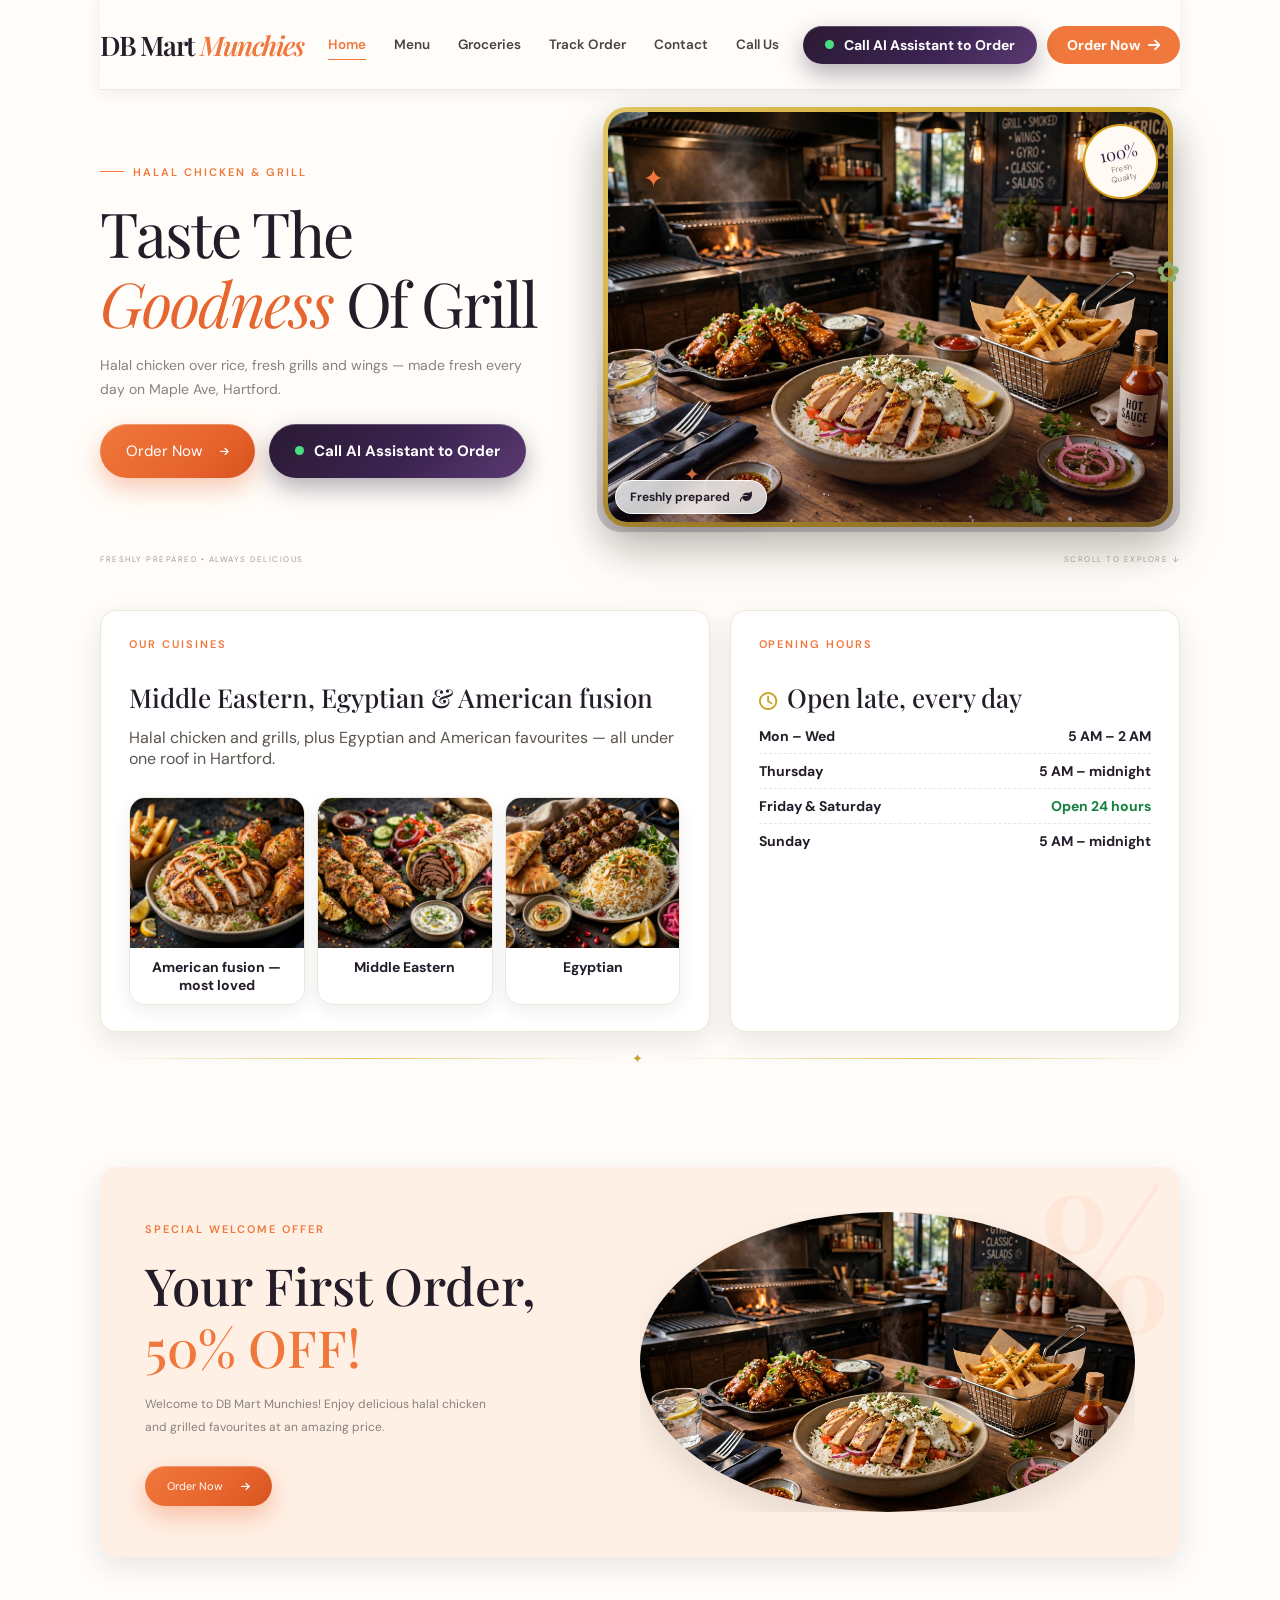
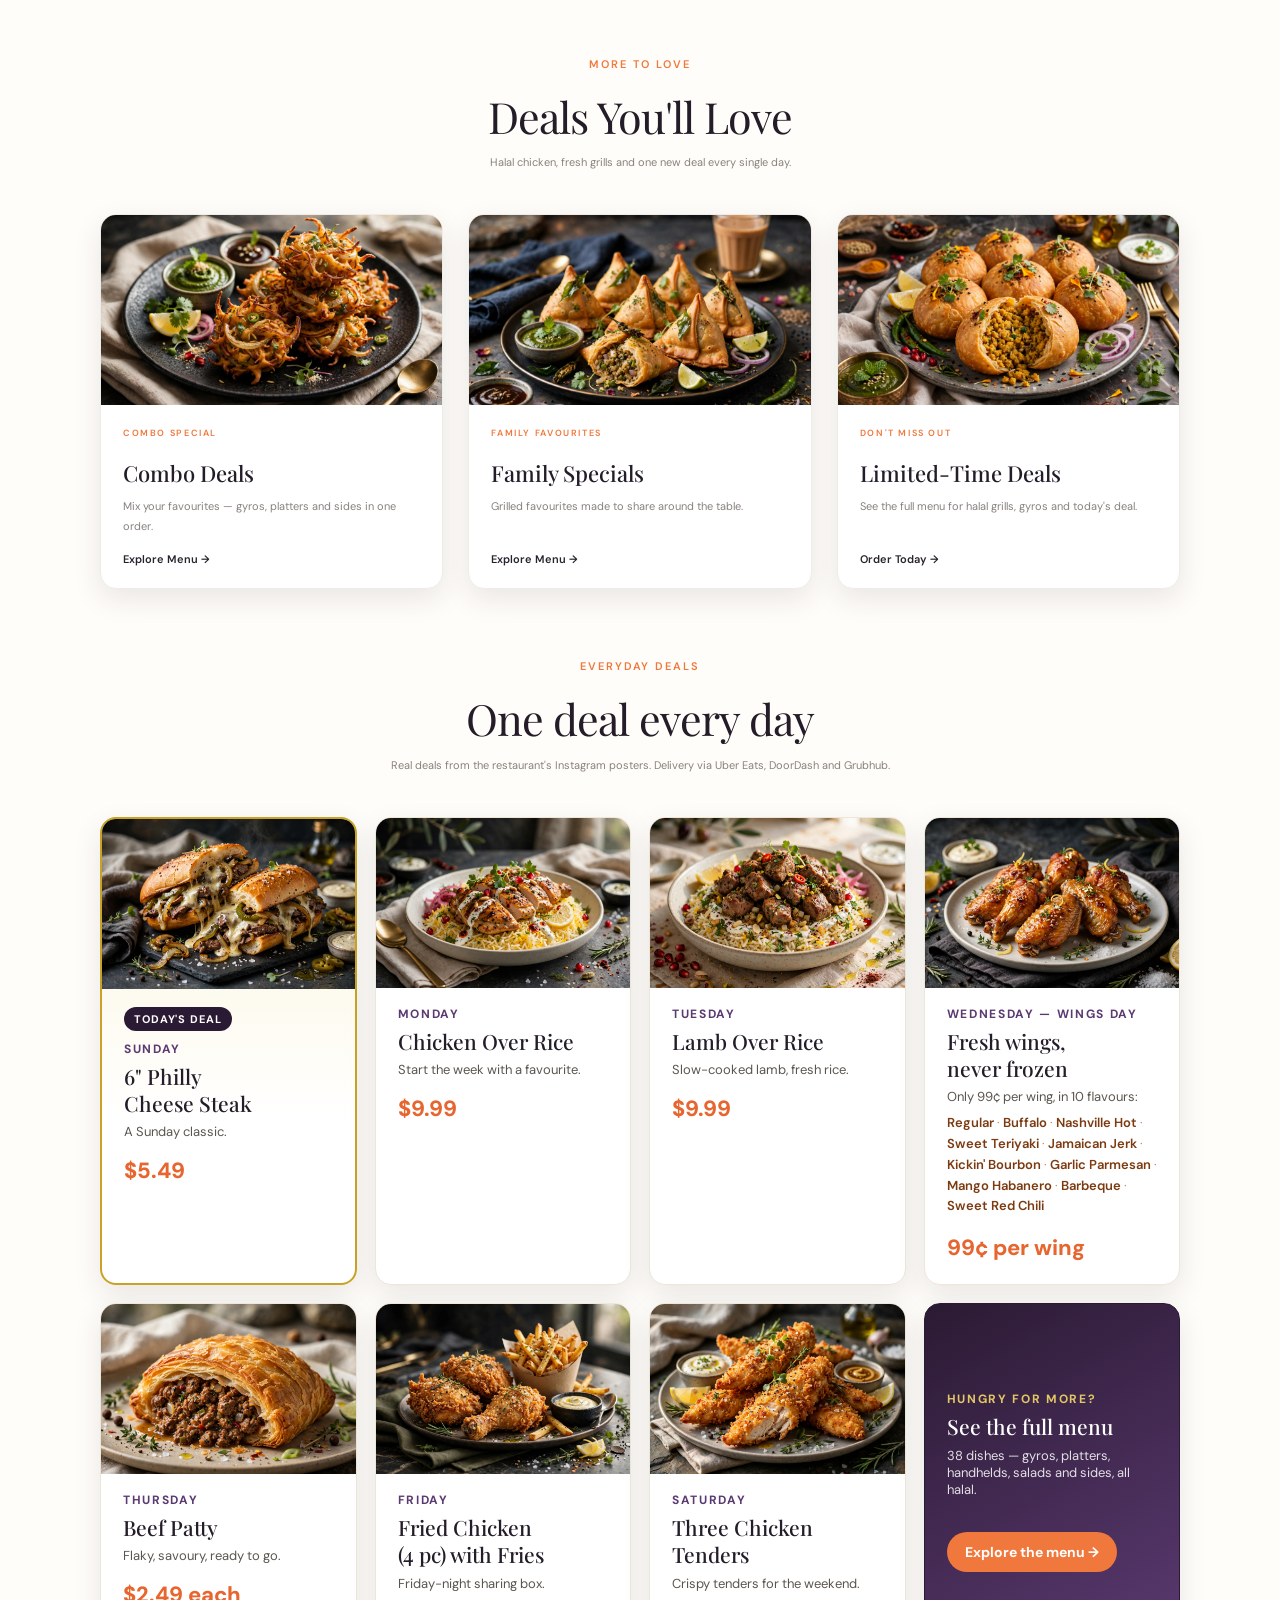
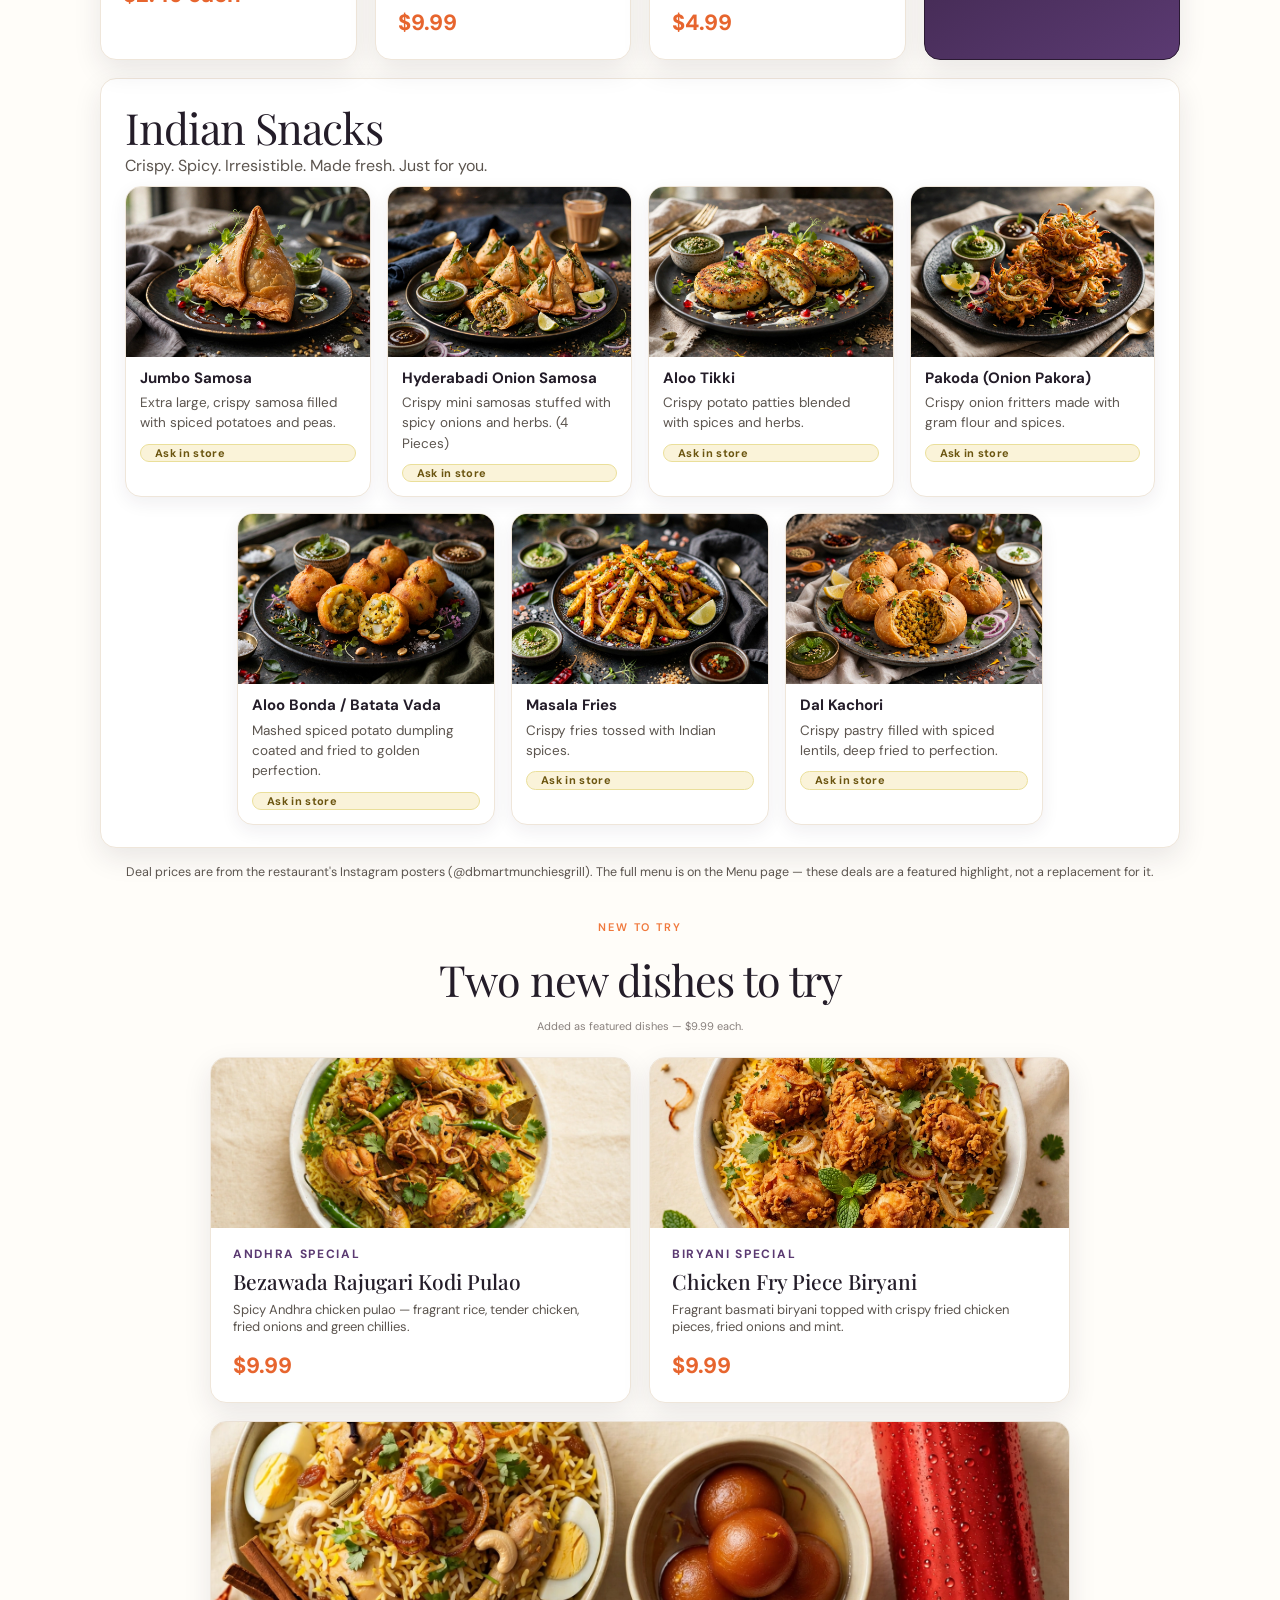
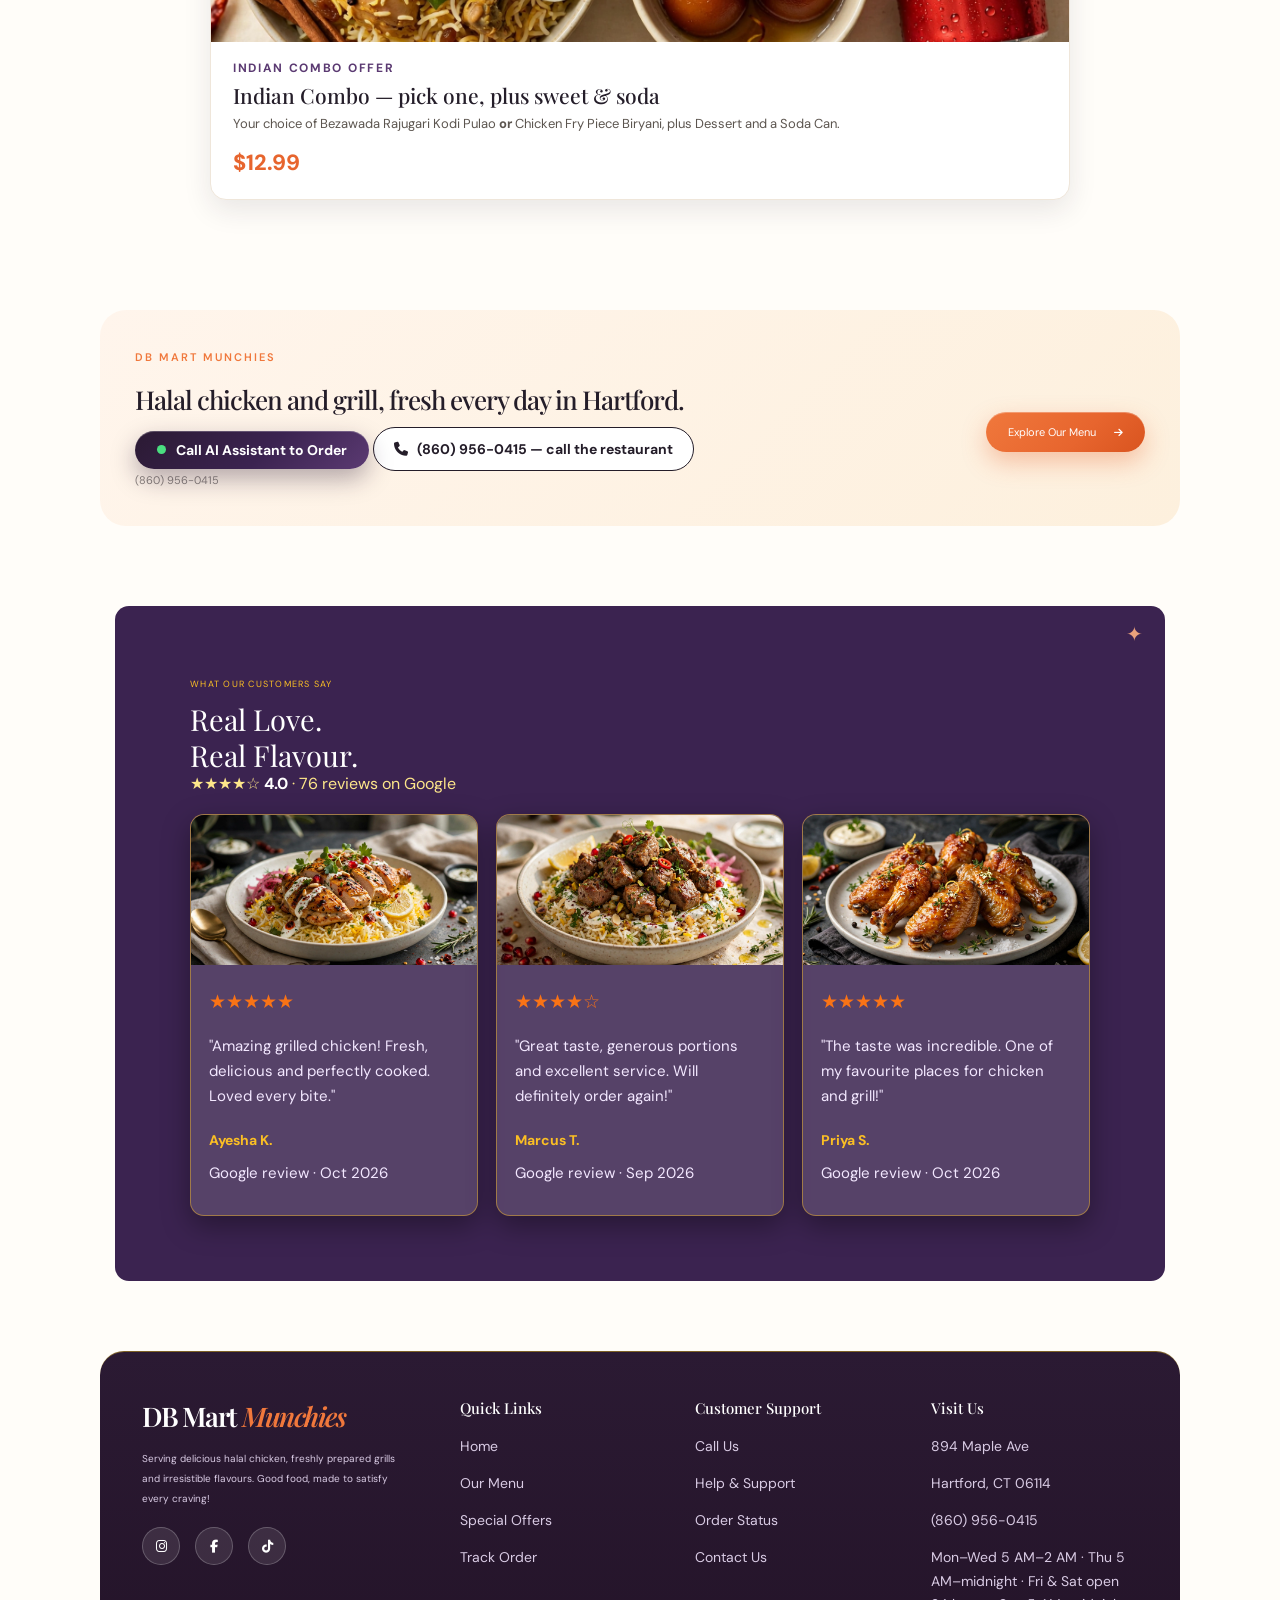
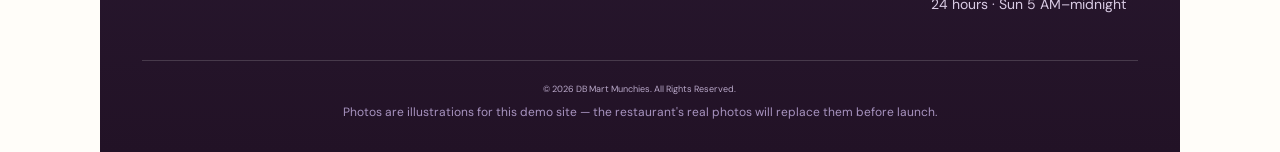
==== index.html @ 598a381e "Polish pass: compact wing flavours, deal cards size to content (no empty bands, esp. mobile), serif " ====
<!DOCTYPE html>
<html lang="en">
<head>
    <meta charset="UTF-8">
    <meta name="viewport" content="width=device-width, initial-scale=1.0">

    <title>DB Mart Munchies — Halal Chicken &amp; Grill | Hartford, CT</title>

    <link rel="preconnect" href="https://fonts.googleapis.com">
    <link rel="preconnect" href="https://fonts.gstatic.com" crossorigin>

    <link href="https://fonts.googleapis.com/css2?family=DM+Sans:wght@400;500;600;700&family=Playfair+Display:ital,wght@0,400;0,500;0,600;1,400&display=swap" rel="stylesheet">

    <link rel="stylesheet" href="style.css">
    <link rel="stylesheet" href="https://cdnjs.cloudflare.com/ajax/libs/font-awesome/6.7.2/css/all.min.css">
<link rel="stylesheet" href="premium.css?v=6">
</head>

<body>

<div class="page-shell">

    <!-- NAVBAR -->
    
<header class="navbar container" id="home">

    <a href="index.html" class="logo">
        DB Mart<span> Munchies</span>
    </a>

    <nav class="nav-links" id="navLinks">
        <a href="index.html" class="active">Home</a>
        <a href="menu.html">Menu</a>
        <a href="groceries.html">Groceries</a>
        <a href="track-order.html">Track Order</a>
        <a href="#contact">Contact</a>
        <a href="call.html">Call Us</a>
    </nav>

    <div class="nav-actions">

        <button type="button" class="ai-call-btn" onclick="callRestaurant()"><span class="live-dot" aria-hidden="true"></span>Call AI Assistant to Order</button>

            <a href="menu.html" class="nav-order-btn">
            Order Now
            <i class="fa-solid fa-arrow-right"></i>
        </a>

        <button class="menu-toggle" id="menuToggle"
                aria-label="Toggle menu">
            <i class="fa-solid fa-bars"></i>
        </button>

    </div>

</header>



    <main>

        <!-- HERO SECTION -->
        <section class="hero container">

            <div class="hero-content hero-enter-text">

                <span class="eyebrow">
    <span class="eyebrow-line"></span>
    HALAL CHICKEN & GRILL
</span>

             <h1>
    Taste The
    <br>
    <em>Goodness</em> Of Grill
</h1>

<p>
    Halal chicken over rice, fresh grills and wings —
    made fresh every day on Maple Ave, Hartford.
</p>

                <div class="hero-actions">
                    <a href="menu.html" class="primary-btn">
                        Order Now
                        <i class="fa-solid fa-arrow-right"></i>
                    </a>
                    <button type="button" class="ai-call-btn" onclick="callRestaurant()"><span class="live-dot" aria-hidden="true"></span>Call AI Assistant to Order</button>
                </div>
            </div>

           <div class="hero-visual hero-enter-image">

                <div class="hero-glow"></div>

                <img
                    src="assets/images/hero-american-grill.webp"
                    alt="American-style grill table — chicken over rice, wings and fries"
                    class="hero-image "
                >

                <div class="hero-stamp">
                    <span>100%</span>
                    <small>Fresh<br>Quality</small>
                </div>

                <span class="decor decor-one">✦</span>
                <span class="decor decor-two">✿</span>
                <span class="decor decor-three">✦</span>

                <div class="hero-caption">
                    <span>Freshly prepared</span>
                    <i class="fa-solid fa-leaf"></i>
                </div>
            </div>

            <div class="hero-bottom-text">
                <span>FRESHLY PREPARED • ALWAYS DELICIOUS</span>
                <span>SCROLL TO EXPLORE ↓</span>
            </div>

        </section>




<!-- CUISINES & HOURS — real restaurant content -->
<section class="info-band" aria-label="Cuisines and opening hours">
  <div class="info-card">
    <span class="eyebrow">OUR CUISINES</span>
    <h2>Middle Eastern, Egyptian &amp; American fusion</h2>
    <p>Halal chicken and grills, plus Egyptian and American favourites — all under one roof in Hartford.</p>
    <div class="cuisine-thumbs">
      <figure><img src="assets/images/cuisines/american-fusion.webp" alt="American fusion chicken over rice with wings and fries" loading="lazy"><figcaption>American fusion — most loved</figcaption></figure>
      <figure><img src="assets/images/cuisines/middle-eastern.webp" alt="Middle Eastern grilled chicken and gyro" loading="lazy"><figcaption>Middle Eastern</figcaption></figure>
      <figure><img src="assets/images/cuisines/egyptian.webp" alt="Egyptian grilled kebab with rice and bread" loading="lazy"><figcaption>Egyptian</figcaption></figure>
    </div>
  </div>
  <div class="info-card">
    <span class="eyebrow">OPENING HOURS</span>
    <h2><i class="fa-regular fa-clock" aria-hidden="true"></i> Open late, every day</h2>
    <ul class="hours-list">
      <li><span>Mon – Wed</span><strong>5 AM – 2 AM</strong></li>
      <li><span>Thursday</span><strong>5 AM – midnight</strong></li>
      <li><span>Friday &amp; Saturday</span><strong class="open-24">Open 24 hours</strong></li>
      <li><span>Sunday</span><strong>5 AM – midnight</strong></li>
    </ul>
  </div>
</section>
<div class="section-divider" aria-hidden="true"><span>✦</span></div>

<!-- FIRST ORDER OFFER -->
<section class="offers section container" id="offers">

    <div class="offer-main reveal">

        <div class="offer-content">

            <span class="eyebrow">SPECIAL WELCOME OFFER</span>

            <h2>
                Your First Order,
                <br>
                <span>50% OFF!</span>
            </h2>

            <p>
                Welcome to DB Mart Munchies!
                Enjoy delicious halal chicken and grilled favourites
                at an amazing price.
            </p>

            <a href="menu.html" class="primary-btn">
                Order Now
                <i class="fa-solid fa-arrow-right"></i>
            </a>

        </div>

        <div class="offer-image">
            <img
                src="assets/images/hero-american-grill.webp"
                alt="Delicious restaurant meal"
            >
        </div>

        <span class="offer-decoration">50%</span>

    </div>

</section>


<!-- MORE OFFERS -->
<section class="other-offers container">

    <div class="section-heading reveal">

        <span class="eyebrow">MORE TO LOVE</span>

        <h2 class="section-title">Deals You'll Love</h2>

        <p>Halal chicken, fresh grills and one new deal every single day.</p>

    </div>


    <div class="offer-grid">

        <article class="offer-card reveal">

            <img
                src="assets/images/indian-snacks/pakoda-onion-pakora.webp"
                alt="Chicken combo meal"
            >

            <div class="offer-card-content">

                <span class="eyebrow">COMBO SPECIAL</span>

                <h3>Combo Deals</h3>

                <p>
                    Mix your favourites — gyros, platters
                    and sides in one order.
                </p>

                <a href="menu.html" class="text-link">
                    Explore Menu →
                </a>

            </div>

        </article>


        <article class="offer-card reveal">

            <img
                src="assets/images/indian-snacks/hyderabadi-onion-samosa.webp"
                alt="Grilled chicken meal"
            >

            <div class="offer-card-content">

                <span class="eyebrow">FAMILY FAVOURITES</span>

                <h3>Family Specials</h3>

                <p>
                    Grilled favourites made to share
                    around the table.
                </p>

                <a href="menu.html" class="text-link">
                    Explore Menu →
                </a>

            </div>

        </article>


        <article class="offer-card reveal">

            <img
                src="assets/images/indian-snacks/dal-kachori.webp"
                alt="Restaurant chicken meal"
            >

            <div class="offer-card-content">

                <span class="eyebrow">DON'T MISS OUT</span>

                <h3>Limited-Time Deals</h3>

                <p>
                    See the full menu for halal grills,
                    gyros and today's deal.
                </p>

                <a href="menu.html" class="text-link">
                    Order Today →
                </a>

            </div>

        </article>

    </div>

</section>



<!-- EVERYDAY DEALS — featured section, from the restaurant's Instagram posters.
     Separate from the 38-item demo menu: deal prices are NOT menu prices.
     Delivery via Uber Eats, DoorDash and Grubhub. -->
<section class="deals-section container" id="everyday-deals" aria-label="Everyday deals">
  <div class="section-heading reveal">
    <span class="eyebrow">EVERYDAY DEALS</span>
    <h2 class="section-title">One deal every day</h2>
    <p>Real deals from the restaurant's Instagram posters. Delivery via Uber Eats, DoorDash and Grubhub.</p>
  </div>
  <div class="deals-grid">
    <article class="deal-card" data-day="0">
      <img class="deal-img" src="assets/images/deals/philly-cheese-steak.webp" alt="Philly Cheese Steak" loading="lazy">
      <span class="deal-day">Sunday</span>
      <h3>6&quot; Philly Cheese Steak</h3>
      <p class="deal-note">A Sunday classic.</p>
      <p class="deal-price">$5.49</p>
    </article>
    <article class="deal-card" data-day="1">
      <img class="deal-img" src="assets/images/deals/chicken-over-rice.webp" alt="Chicken Over Rice" loading="lazy">
      <span class="deal-day">Monday</span>
      <h3>Chicken Over Rice</h3>
      <p class="deal-note">Start the week with a favourite.</p>
      <p class="deal-price">$9.99</p>
    </article>
    <article class="deal-card" data-day="2">
      <img class="deal-img" src="assets/images/deals/lamb-over-rice.webp" alt="Lamb Over Rice" loading="lazy">
      <span class="deal-day">Tuesday</span>
      <h3>Lamb Over Rice</h3>
      <p class="deal-note">Slow-cooked lamb, fresh rice.</p>
      <p class="deal-price">$9.99</p>
    </article>
    <article class="deal-card" data-day="3">
      <img class="deal-img" src="assets/images/deals/chicken-wings.webp" alt="Chicken Wings" loading="lazy">
      <span class="deal-day">Wednesday — Wings Day</span>
      <h3>Fresh wings, never frozen</h3>
      <p class="deal-note">Only 99&cent; per wing, in 10 flavours:</p>
      <div class="flavour-chips">
        <span>Regular</span><span>Buffalo</span><span>Nashville Hot</span><span>Sweet Teriyaki</span><span>Jamaican Jerk</span><span>Kickin' Bourbon</span><span>Garlic Parmesan</span><span>Mango Habanero</span><span>Barbeque</span><span>Sweet Red Chili</span>
      </div>
      <p class="deal-price">99&cent; per wing</p>
    </article>
    <article class="deal-card" data-day="4">
      <img class="deal-img" src="assets/images/deals/beef-patty.webp" alt="Beef Patty" loading="lazy">
      <span class="deal-day">Thursday</span>
      <h3>Beef Patty</h3>
      <p class="deal-note">Flaky, savoury, ready to go.</p>
      <p class="deal-price">$2.49 each</p>
    </article>
    <article class="deal-card" data-day="5">
      <img class="deal-img" src="assets/images/deals/fried-chicken-fries.webp" alt="Fried Chicken with Fries" loading="lazy">
      <span class="deal-day">Friday</span>
      <h3>Fried Chicken (4 pc) with Fries</h3>
      <p class="deal-note">Friday-night sharing box.</p>
      <p class="deal-price">$9.99</p>
    </article>
    <article class="deal-card" data-day="6">
      <img class="deal-img" src="assets/images/deals/chicken-tenders.webp" alt="Chicken Tenders" loading="lazy">
      <span class="deal-day">Saturday</span>
      <h3>Three Chicken Tenders</h3>
      <p class="deal-note">Crispy tenders for the weekend.</p>
      <p class="deal-price">$4.99</p>
    </article>
    <article class="deal-card deal-card--cta">
      <span class="deal-day">Hungry for more?</span>
      <h3>See the full menu</h3>
      <p class="deal-note">38 dishes — gyros, platters, handhelds, salads and sides, all halal.</p>
      <p class="deal-cta"><a href="menu.html">Explore the menu →</a></p>
    </article>
  </div>
  <div class="deals-snacks">
    <h3 class="section-title">Indian Snacks</h3>
    <p>Crispy. Spicy. Irresistible. Made fresh. Just for you.</p>
    <ul class="snack-list">
      <li><img src="assets/images/indian-snacks/jumbo-samosa.webp" alt="Jumbo Samosa" loading="lazy"><strong>Jumbo Samosa</strong><span>Extra large, crispy samosa filled with spiced potatoes and peas.</span><span class="snack-tag">Ask in store</span></li>
      <li><img src="assets/images/indian-snacks/hyderabadi-onion-samosa.webp" alt="Hyderabadi Onion Samosa" loading="lazy"><strong>Hyderabadi Onion Samosa</strong><span>Crispy mini samosas stuffed with spicy onions and herbs. (4 Pieces)</span><span class="snack-tag">Ask in store</span></li>
      <li><img src="assets/images/indian-snacks/aloo-tikki.webp" alt="Aloo Tikki" loading="lazy"><strong>Aloo Tikki</strong><span>Crispy potato patties blended with spices and herbs.</span><span class="snack-tag">Ask in store</span></li>
      <li><img src="assets/images/indian-snacks/pakoda-onion-pakora.webp" alt="Pakoda (Onion Pakora)" loading="lazy"><strong>Pakoda (Onion Pakora)</strong><span>Crispy onion fritters made with gram flour and spices.</span><span class="snack-tag">Ask in store</span></li>
      <li><img src="assets/images/indian-snacks/aloo-bonda-batata-vada.webp" alt="Aloo Bonda / Batata Vada" loading="lazy"><strong>Aloo Bonda / Batata Vada</strong><span>Mashed spiced potato dumpling coated and fried to golden perfection.</span><span class="snack-tag">Ask in store</span></li>
      <li><img src="assets/images/indian-snacks/masala-fries.webp" alt="Masala Fries" loading="lazy"><strong>Masala Fries</strong><span>Crispy fries tossed with Indian spices.</span><span class="snack-tag">Ask in store</span></li>
      <li><img src="assets/images/indian-snacks/dal-kachori.webp" alt="Dal Kachori" loading="lazy"><strong>Dal Kachori</strong><span>Crispy pastry filled with spiced lentils, deep fried to perfection.</span><span class="snack-tag">Ask in store</span></li>
    </ul>
  </div>
  <p class="deals-source">Deal prices are from the restaurant's Instagram posters (@dbmartmunchiesgrill). The full menu is on the Menu page — these deals are a featured highlight, not a replacement for it.</p>
</section>

<!-- NEW FEATURED DISHES — two items added at the user's request, $9.99 each -->
<section class="featured-dishes container" aria-label="New featured dishes">
  <div class="section-heading reveal">
    <span class="eyebrow">NEW TO TRY</span>
    <h2 class="section-title">Two new dishes to try</h2>
    <p>Added as featured dishes — $9.99 each.</p>
  </div>
  <div class="featured-grid">
    <article class="deal-card">
      <img class="deal-img" src="assets/images/featured/kodi-pulao.webp" alt="Bezawada Rajugari Kodi Pulao" loading="lazy">
      <span class="deal-day">Andhra Special</span>
      <h3>Bezawada Rajugari Kodi Pulao</h3>
      <p class="deal-note">Spicy Andhra chicken pulao — fragrant rice, tender chicken, fried onions and green chillies.</p>
      <p class="deal-price">$9.99</p>
    </article>
    <article class="deal-card">
      <img class="deal-img" src="assets/images/featured/chicken-fry-piece-biryani.webp" alt="Chicken Fry Piece Biryani" loading="lazy">
      <span class="deal-day">Biryani Special</span>
      <h3>Chicken Fry Piece Biryani</h3>
      <p class="deal-note">Fragrant basmati biryani topped with crispy fried chicken pieces, fried onions and mint.</p>
      <p class="deal-price">$9.99</p>
    </article>
  </div>
  <div class="combo-offer">
    <article class="deal-card">
      <img class="deal-img" src="assets/images/featured/indian-combo.webp" alt="Indian Combo: pulao or biryani with Dessert and a soda can" loading="lazy">
      <span class="deal-day">Indian Combo Offer</span>
      <h3>Indian Combo — pick one, plus sweet &amp; soda</h3>
      <p class="deal-note">Your choice of Bezawada Rajugari Kodi Pulao <strong>or</strong> Chicken Fry Piece Biryani, plus Dessert and a Soda Can.</p>
      <p class="deal-price">$12.99</p>
    </article>
  </div>
</section>

<!-- CONTACT BANNER -->
<section class="offer-contact container" id="contact">

    <div>

        <span class="eyebrow">DB MART MUNCHIES</span>

        <h2>Halal chicken and grill, fresh every day in Hartford.</h2>

<button type="button" class="ai-call-btn" onclick="callRestaurant()"><span class="live-dot" aria-hidden="true"></span>Call AI Assistant to Order</button>

        <a href="tel:+18609560415" class="phone-btn"><i class="fa-solid fa-phone"></i> (860) 956-0415 — call the restaurant</a>


        <p>(860) 956-0415</p>

    </div>

    <a href="menu.html" class="primary-btn">
        Explore Our Menu
        <i class="fa-solid fa-arrow-right"></i>
    </a>

</section>
        <section class="newsletter container review-banner" id="reviews">

    <div class="newsletter-content">

        <span class="newsletter-label">What Our Customers Say</span>

        <h2>
            Real Love.
            <br>
            Real Flavour.
        </h2>

        <p class="rating-line"><span class="stars">★★★★☆</span> <strong>4.0</strong> · 76 reviews on Google</p>
        <div class="reviews-grid">

            <div class="review-card">
                <img class="review-img" src="assets/images/deals/chicken-over-rice.webp" alt="Grilled chicken over rice" loading="lazy">
                <div class="review-stars">★★★★★</div>
                <p>
                    "Amazing grilled chicken! Fresh, delicious
                    and perfectly cooked. Loved every bite."
                </p>
                <h4>Ayesha K.</h4>
                <p class="review-date">Google review · Oct 2026</p>
            </div>

            <div class="review-card">
                <img class="review-img" src="assets/images/deals/lamb-over-rice.webp" alt="Lamb over rice" loading="lazy">
                <div class="review-stars">★★★★☆</div>
                <p>
                    "Great taste, generous portions and
                    excellent service. Will definitely order again!"
                </p>
                <h4>Marcus T.</h4>
                <p class="review-date">Google review · Sep 2026</p>
            </div>

            <div class="review-card">
                <img class="review-img" src="assets/images/deals/chicken-wings.webp" alt="Chicken wings" loading="lazy">
                <div class="review-stars">★★★★★</div>
                <p>
                    "The taste was incredible. One of my
                    favourite places for chicken and grill!"
                </p>
                <h4>Priya S.</h4>
                <p class="review-date">Google review · Oct 2026</p>
            </div>

        </div>

    </div>

    <span class="newsletter-decoration">✦</span>

</section>

    </main>
<!-- FOOTER -->
<footer class="footer container" id="footer">

    <!-- BRAND -->
    <div class="footer-brand">

        <a href="#home" class="logo">
            DB Mart<span> Munchies</span>
        </a>

        <p>
            Serving delicious halal chicken, freshly prepared
            grills and irresistible flavours. Good food,
            made to satisfy every craving!
        </p>

        <div class="social-links">
            <a href="https://www.instagram.com/dbmartmunchiesgrill/" aria-label="Instagram — @dbmartmunchiesgrill" target="_blank" rel="noopener">
                <i class="fa-brands fa-instagram"></i>
            </a>

            <a href="#" aria-label="Facebook">
                <i class="fa-brands fa-facebook-f"></i>
            </a>

            <a href="#" aria-label="TikTok">
                <i class="fa-brands fa-tiktok"></i>
            </a>
        </div>

    </div>


    <!-- QUICK LINKS -->
    <div class="footer-column">

        <h4>Quick Links</h4>

        <a href="#home">Home</a>
        <a href="menu.html">Our Menu</a>
        <a href="#offers">Special Offers</a>
        <a href="track-order.html">Track Order</a>

    </div>


    <!-- CUSTOMER SUPPORT -->
    <div class="footer-column">

        <h4>Customer Support</h4>

        <a href="call.html">Call Us</a>
        <a href="help.html">Help & Support</a>
        <a href="track-order.html">Order Status</a>
        <a href="#contact">Contact Us</a>

    </div>


    <!-- ADDRESS -->
    <div class="footer-column">

        <h4>Visit Us</h4>

        <p>894 Maple Ave</p>
        <p>Hartford, CT 06114</p>

        <a href="tel:+18609560415">(860) 956-0415</a>
        <p>Mon–Wed 5 AM–2 AM · Thu 5 AM–midnight · Fri &amp; Sat open 24 hours · Sun 5 AM–midnight</p>

    </div>


    <!-- COPYRIGHT -->
    <div class="copyright">
        © 2026 DB Mart Munchies. All Rights Reserved.
        <p class="photo-credit">Photos are illustrations for this demo site — the restaurant's real photos will replace them before launch.</p>
    </div>

</footer>

</div>

<script src="script.js"></script>
<script src="assets/retell-call.js?v=2"></script>

<script src="premium.js" defer></script>
</body>
</html>
---- style.css ----
/* ==========================================
   1. ROOT & RESET
========================================== */

:root {
    --orange: #f0783c;
    --orange-dark: #e7652e;
    --cream: #fffdf9;
    --dark: #29232d;
    --text: #89817d;
    --plum: #302333;
    --white: #ffffff;

    --heading: 'Playfair Display', serif;
    --body: 'DM Sans', sans-serif;
}

* {
    margin: 0;
    padding: 0;
    box-sizing: border-box;
}

html {
    scroll-behavior: smooth;
}

body {
    background: var(--orange);
    color: var(--dark);
    font-family: var(--body);
    overflow-x: hidden;
}

button,
input {
    font: inherit;
}

button,
a {
    -webkit-tap-highlight-color: transparent;
}

a {
    text-decoration: none;
    color: inherit;
}

button {
    border: 0;
    cursor: pointer;
}

img {
    width: 100%;
    display: block;
    object-fit: cover;
}

.page-shell {
    width: min(1440px, 100%);
    min-height: 100vh;
    margin: auto;
    background: var(--cream);
    overflow: hidden;
}

.container {
    width: min(1080px, 86%);
    margin-inline: auto;
}

.section {
    padding-block: 100px;
}


/* ==========================================
   2. NAVBAR
========================================== */

.navbar {
    height: 90px;
    display: flex;
    align-items: center;
    justify-content: space-between;
    position: relative;
    z-index: 100;
}

.logo {
    font-family: var(--heading);
    font-size: 27px;
    font-weight: 600;
    letter-spacing: -1.5px;
}

.logo span {
    color: var(--orange);
}

.nav-links {
    display: flex;
    align-items: center;
    gap: 40px;
}

.nav-links a {
    font-size: 12px;
    color: #746d69;
    transition: color .3s ease;
    position: relative;
}

.nav-links a::after {
    content: "";
    position: absolute;
    width: 0;
    height: 1.5px;
    bottom: -7px;
    left: 0;
    background: var(--orange);
    transition: width .3s ease;
}

.nav-links a:hover,
.nav-links a.active {
    color: var(--orange);
}

.nav-links a:hover::after,
.nav-links a.active::after {
    width: 100%;
}

.nav-actions {
    display: flex;
    gap: 18px;
    align-items: center;
}

.icon-btn {
    position: relative;
    background: transparent;
    color: var(--dark);
    font-size: 14px;
    transition: color .3s, transform .3s;
}

.icon-btn:hover {
    color: var(--orange);
    transform: translateY(-2px);
}

.cart-count {
    position: absolute;
    top: -9px;
    right: -10px;
    background: var(--orange);
    color: white;
    width: 15px;
    height: 15px;
    font-size: 9px;
    border-radius: 50%;
    display: grid;
    place-items: center;
}

.menu-toggle {
    display: none;
    background: transparent;
    font-size: 20px;
    color: var(--dark);
}


/* ==========================================
   3. HERO
========================================== */

.hero {
    min-height: 570px;
    display: grid;
    grid-template-columns: 0.92fr 1.08fr;
    align-items: center;
    position: relative;
    padding-top: 25px;
    padding-bottom: 75px;
}

.hero-content {
    position: relative;
    z-index: 2;
    padding-bottom: 30px;
}

.eyebrow {
    display: inline-flex;
    align-items: center;
    gap: 9px;
    color: var(--orange);
    font-size: 11px;
    font-weight: 600;
    letter-spacing: 1.3px;
    margin-bottom: 19px;
}

.eyebrow-line {
    width: 24px;
    height: 1px;
    background: var(--orange);
}

.hero h1 {
    font-family: var(--heading);
    font-size: clamp(42px, 5.4vw, 69px);
    line-height: 1.13;
    font-weight: 400;
    letter-spacing: -2px;
}

.title-icon {
    font-size: .75em;
}

.hero-content > p,
.about-content > p,
.special-content > p {
    color: var(--text);
    font-size: 12px;
    line-height: 2;
    max-width: 370px;
    margin-top: 22px;
}

.primary-btn {
    margin-top: 27px;
    display: inline-flex;
    align-items: center;
    gap: 18px;
    background: var(--orange);
    color: var(--white);
    padding: 13px 22px;
    border-radius: 30px;
    font-size: 11px;
    transition: all .35s ease;
    box-shadow: 0 6px 16px rgba(240, 120, 60, .13);
}

.primary-btn i {
    font-size: 10px;
    transition: transform .3s;
}

.primary-btn:hover {
    background: var(--orange-dark);
    transform: translateY(-4px);
    box-shadow: 0 12px 24px rgba(240, 120, 60, .25);
}

.primary-btn:hover i {
    transform: translateX(5px);
}

.hero-stamp {
    position: absolute;
    left: 290px;
    bottom: 0;
    width: 75px;
    height: 75px;
    border: 1px solid #e7d9cf;
    border-radius: 50%;
    display: flex;
    flex-direction: column;
    justify-content: center;
    align-items: center;
    transform: rotate(-12deg);
}

.hero-stamp span {
    font-family: var(--heading);
    font-size: 17px;
    color: var(--plum);
}

.hero-stamp small {
    text-align: center;
    font-size: 8px;
    color: var(--text);
}

.hero-visual {
    min-height: 430px;
    display: grid;
    place-items: center;
    position: relative;
}

.hero-glow {
    position: absolute;
    width: 420px;
    height: 350px;
    background: radial-gradient(
        ellipse,
        rgba(255, 207, 165, .45),
        rgba(255, 253, 249, 0) 70%
    );
    border-radius: 50%;
}

.hero-image {
    position: relative;
    width: 112%;
    max-width: 570px;
    height: 390px;
    border-radius: 45% 45% 25% 25%;
    object-fit: cover;
    filter: drop-shadow(0 18px 25px rgba(60, 35, 20, .12));
    z-index: 1;
}

.decor {
    position: absolute;
    color: var(--orange);
    z-index: 2;
    animation: twinkle 3s infinite ease-in-out;
}

.decor-one {
    top: 60px;
    left: 8%;
    font-size: 25px;
}

.decor-two {
    top: 35%;
    right: 0;
    font-size: 29px;
    color: #8cae6e;
}

.decor-three {
    bottom: 45px;
    left: 15%;
    font-size: 19px;
}

.hero-caption {
    position: absolute;
    bottom: 30px;
    right: 5px;
    font-size: 10px;
    color: var(--orange);
    display: flex;
    gap: 10px;
    align-items: center;
}

.hero-bottom-text {
    position: absolute;
    bottom: 12px;
    left: 0;
    right: 0;
    display: flex;
    justify-content: space-between;
    font-size: 8px;
    letter-spacing: 1.5px;
    color: #a69b94;
}


/* ==========================================
   4. ABOUT SECTION
========================================== */

.about {
    display: grid;
    grid-template-columns: 1fr 1fr;
    gap: 90px;
    align-items: center;
}

.about-visual {
    min-height: 360px;
    display: grid;
    place-items: center;
    position: relative;
}

.about-glow {
    position: absolute;
    width: 100%;
    height: 80%;
    background: radial-gradient(
        ellipse,
        #ffe5d1,
        transparent 70%
    );
}

.about-image {
    position: relative;
    width: 95%;
    height: 310px;
    border-radius: 45% 45% 20% 20%;
    z-index: 1;
    box-shadow: 0 20px 45px rgba(60, 35, 20, .08);
}

.leaf-decoration {
    position: absolute;
    right: 8%;
    top: 20px;
    color: #87a96c;
    font-size: 36px;
}

.section-title {
    font-family: var(--heading);
    font-size: clamp(30px, 3.5vw, 43px);
    font-weight: 400;
    line-height: 1.25;
    letter-spacing: -1px;
}

.section-title span {
    font-size: 26px;
}

.about-content > p + p {
    margin-top: 12px;
}

.text-link {
    display: inline-flex;
    align-items: center;
    gap: 12px;
    margin-top: 23px;
    font-size: 11px;
    font-weight: 600;
    color: var(--dark);
    transition: color .3s;
}

.text-link span {
    width: 27px;
    height: 27px;
    display: grid;
    place-items: center;
    background: var(--orange);
    color: white;
    border-radius: 50%;
    transition: transform .3s;
}

.text-link:hover {
    color: var(--orange);
}

.text-link:hover span {
    transform: translateX(5px);
}


/* ==========================================
   5. POPULAR DISHES
========================================== */

.popular {
    padding-top: 75px;
    padding-bottom: 110px;
}

.section-heading {
    text-align: center;
    margin-bottom: 45px;
}

.section-heading .eyebrow {
    display: flex;
    justify-content: center;
}

.section-heading > p {
    margin-top: 12px;
    color: var(--text);
    font-size: 11px;
}

.dish-grid {
    display: grid;
    grid-template-columns: repeat(3, 1fr);
    gap: 28px;
}

.dish-card {
    padding: 17px 16px 18px;
    background: white;
    border: 1px solid #f2eee9;
    border-radius: 8px;
    box-shadow: 0 8px 25px rgba(53, 39, 29, .035);
    transition: transform .4s ease, box-shadow .4s ease;
}

.dish-card:hover {
    transform: translateY(-12px);
    box-shadow: 0 18px 40px rgba(53, 39, 29, .1);
}

.dish-image-wrap {
    height: 170px;
    overflow: hidden;
    border-radius: 6px;
    background: #fff4eb;
}

.dish-image-wrap img {
    height: 100%;
    transition: transform .6s cubic-bezier(.2, .7, .2, 1);
}

.dish-card:hover .dish-image-wrap img {
    transform: scale(1.1);
}

.dish-info {
    padding: 18px 3px 0;
}

.dish-info h3 {
    font-family: var(--heading);
    font-size: 17px;
    font-weight: 500;
}

.dish-info > p {
    font-size: 10px;
    color: var(--text);
    margin-top: 8px;
}

.dish-bottom {
    display: flex;
    align-items: center;
    justify-content: space-between;
    margin-top: 17px;
}

.price {
    color: var(--orange);
    font-size: 12px;
    font-weight: 700;
}

.add-btn {
    width: 29px;
    height: 29px;
    display: grid;
    place-items: center;
    background: var(--orange);
    color: white;
    border-radius: 50%;
    font-size: 11px;
    transition: transform .3s, background .3s;
}

.add-btn:hover {
    transform: rotate(90deg) scale(1.12);
    background: var(--orange-dark);
}


/* ==========================================
   6. SPECIAL DISH
========================================== */

.special {
    display: grid;
    grid-template-columns: 1fr 1.1fr;
    gap: 55px;
    align-items: center;
    padding-top: 50px;
    padding-bottom: 100px;
}

.special-content {
    padding-left: 35px;
    z-index: 2;
}

.special-visual {
    min-height: 350px;
    position: relative;
    display: grid;
    place-items: center;
}

.special-glow {
    position: absolute;
    width: 90%;
    height: 90%;
    background: radial-gradient(
        ellipse,
        #ffe0c6,
        transparent 70%
    );
}

.special-image {
    width: 100%;
    max-width: 480px;
    height: 330px;
    border-radius: 50%;
    position: relative;
    z-index: 1;
}

.special-leaf {
    position: absolute;
    right: 0;
    top: 30px;
    font-size: 38px;
    color: #86a86d;
    z-index: 2;
}


/* ==========================================
   7. NEWSLETTER
========================================== */

.newsletter {
    position: relative;
    min-height: 220px;
    margin-top: 20px;
    margin-bottom: 90px;
    background: var(--plum);
    border-radius: 14px;
    overflow: hidden;
    display: grid;
    grid-template-columns: 36% 64%;
    align-items: center;
    color: white;
}

.newsletter-image {
    height: 220px;
    overflow: hidden;
    position: relative;
}

.newsletter-image img {
    height: 100%;
    border-radius: 0 50% 50% 0;
    object-fit: cover;
}

.newsletter-content {
    padding: 30px 35px;
    position: relative;
    z-index: 2;
}

.newsletter-label {
    font-size: 9px;
    letter-spacing: 1.5px;
    color: #f6a77c;
    text-transform: uppercase;
}

.newsletter-content h2 {
    font-family: var(--heading);
    font-weight: 400;
    font-size: 29px;
    line-height: 1.25;
    margin-top: 9px;
}

.newsletter-form {
    display: flex;
    max-width: 400px;
    height: 42px;
    background: white;
    border-radius: 30px;
    padding: 4px;
    margin-top: 20px;
}

.newsletter-form input {
    flex: 1;
    width: 0;
    min-width: 0;
    border: 0;
    outline: 0;
    padding-left: 15px;
    font-size: 10px;
    border-radius: 30px;
    color: var(--dark);
}

.newsletter-form button {
    background: var(--orange);
    color: white;
    border-radius: 25px;
    padding: 0 16px;
    font-size: 9px;
    white-space: nowrap;
    transition: background .3s;
}

.newsletter-form button:hover {
    background: var(--orange-dark);
}

.newsletter-form button i {
    margin-left: 6px;
}

.form-message {
    color: #f6a77c;
    font-size: 10px;
    margin-top: 8px;
    min-height: 12px;
}

.newsletter-decoration {
    position: absolute;
    top: 15px;
    right: 22px;
    font-size: 20px;
    color: #e9a17b;
}


/* ==========================================
   8. FOOTER
========================================== */

.footer {
    display: grid;
    grid-template-columns: 1.5fr 1fr 1fr 1fr;
    gap: 45px;
    padding-bottom: 25px;
}

.footer-brand > p {
    max-width: 220px;
    color: var(--text);
    font-size: 10px;
    line-height: 1.9;
    margin-top: 15px;
}

.social-links {
    display: flex;
    gap: 15px;
    margin-top: 18px;
}

.social-links a {
    color: var(--orange);
    font-size: 13px;
    transition: transform .3s;
}

.social-links a:hover {
    transform: translateY(-4px);
}

.footer-column {
    display: flex;
    flex-direction: column;
    gap: 13px;
}

.footer-column h4 {
    font-family: var(--heading);
    font-size: 15px;
    font-weight: 500;
    margin-bottom: 4px;
}

.footer-column a,
.footer-column p {
    color: var(--text);
    font-size: 10px;
    transition: color .3s;
}

.footer-column a:hover {
    color: var(--orange);
}

.copyright {
    grid-column: 1 / -1;
    border-top: 1px solid #eee8e2;
    text-align: center;
    padding-top: 20px;
    margin-top: 15px;
    color: #a49b94;
    font-size: 9px;
}


/* ==========================================
   9. ANIMATIONS
========================================== */

.reveal {
    opacity: 0;
    transform: translateY(35px);
    transition:
        opacity .85s ease,
        transform .85s cubic-bezier(.2, .7, .2, 1);
}

.reveal.visible {
    opacity: 1;
    transform: translateY(0);
}

.floating {
    animation: floating 5s ease-in-out infinite;
}

.floating-slow {
    animation: floating 7s ease-in-out infinite;
}

@keyframes floating {
    0%, 100% {
        transform: translateY(0) rotate(0);
    }
    50% {
        transform: translateY(-15px) rotate(1deg);
    }
}

@keyframes twinkle {
    0%, 100% {
        transform: scale(1);
        opacity: .65;
    }
    50% {
        transform: scale(1.25);
        opacity: 1;
    }
}


/* ==========================================
   10. RESPONSIVE DESIGN
========================================== */

@media (max-width: 900px) {

    .container {
        width: 90%;
    }

    .hero {
        min-height: 500px;
        grid-template-columns: 1fr 1fr;
    }

    .hero-stamp {
        display: none;
    }

    .about {
        gap: 35px;
    }

    .dish-grid {
        gap: 15px;
    }

    .special {
        gap: 20px;
    }

    .special-content {
        padding-left: 0;
    }

    .footer {
        gap: 25px;
    }
}


@media (max-width: 650px) {

    .section {
        padding-block: 65px;
    }

    .navbar {
        height: 75px;
    }

    .menu-toggle {
        display: block;
    }

    .nav-links {
        position: absolute;
        top: 65px;
        left: 0;
        right: 0;
        background: white;
        padding: 20px;
        border-radius: 10px;
        box-shadow: 0 12px 30px rgba(0,0,0,.08);
        display: flex;
        flex-direction: column;
        gap: 22px;
        opacity: 0;
        visibility: hidden;
        transform: translateY(-10px);
        transition: .3s ease;
    }

    .nav-links.open {
        opacity: 1;
        visibility: visible;
        transform: translateY(0);
    }

    .nav-actions {
        gap: 16px;
    }

    .hero {
        display: flex;
        flex-direction: column;
        align-items: flex-start;
        padding-top: 45px;
        padding-bottom: 65px;
    }

    .hero h1 {
        font-size: clamp(42px, 12vw, 58px);
    }

    .hero-content > p {
        max-width: 320px;
    }

    .hero-visual {
        width: 100%;
        min-height: 300px;
        margin-top: 15px;
    }

    .hero-image {
        width: 100%;
        height: 280px;
    }

    .hero-bottom-text {
        font-size: 7px;
    }

    .about,
    .special {
        grid-template-columns: 1fr;
        gap: 25px;
    }

    .about-visual {
        min-height: 280px;
        order: 1;
    }

    .about-content {
        order: 2;
    }

    .about-image {
        height: 270px;
    }

    .section-title {
        font-size: 35px;
    }

    .popular {
        padding-top: 55px;
    }

    .dish-grid {
        grid-template-columns: 1fr;
        gap: 20px;
        max-width: 370px;
        margin: auto;
    }

    .dish-image-wrap {
        height: 220px;
    }

    .special-content {
        order: 1;
    }

    .special-visual {
        order: 2;
        min-height: 270px;
    }

    .special-image {
        height: 270px;
    }

    .newsletter {
        grid-template-columns: 1fr;
        margin-bottom: 65px;
    }

    .newsletter-image {
        height: 170px;
    }

    .newsletter-image img {
        border-radius: 0;
    }

    .newsletter-content {
        padding: 25px;
    }

    .newsletter-content h2 {
        font-size: 27px;
    }

    .footer {
        grid-template-columns: 1fr 1fr;
        gap: 35px 20px;
    }

    .footer-brand {
        grid-column: 1 / -1;
    }
}

@media (prefers-reduced-motion: reduce) {
    *,
    *::before,
    *::after {
        scroll-behavior: auto !important;
        animation-duration: .01ms !important;
        transition-duration: .01ms !important;
    }
}


/* ==========================================
   HERO ENTRANCE ANIMATIONS
========================================== */

/* LEFT CONTENT: RISE FROM BOTTOM */

.hero-enter-text {
    opacity: 0;
    animation: textRise 1.1s cubic-bezier(.16, 1, .3, 1)
               .25s forwards;
}

@keyframes textRise {

    0% {
        opacity: 0;
        transform: translateY(110px);
    }

    70% {
        opacity: 1;
    }

    100% {
        opacity: 1;
        transform: translateY(0);
    }
}


/* RIGHT IMAGE: FALL FROM TOP-RIGHT */

.hero-enter-image {
    opacity: 0;
    transform-origin: center center;

    animation: imageFall 1.5s
               cubic-bezier(.16, 1, .3, 1)
               .1s forwards;
}

@keyframes imageFall {

    0% {
        opacity: 0;
        transform: translate(180px, -200px)
                   rotate(22deg)
                   scale(.65);
    }

    60% {
        opacity: 1;
        transform: translate(-12px, 12px)
                   rotate(-4deg)
                   scale(1.04);
    }

    80% {
        transform: translate(5px, -5px)
                   rotate(2deg)
                   scale(.99);
    }

    100% {
        opacity: 1;
        transform: translate(0, 0)
                   rotate(0)
                   scale(1);
    }
}


/* FOOD IMAGE: FLOAT AFTER LANDING */

.hero-image {
    animation: foodFloat 5s ease-in-out 1.8s infinite;
}

@keyframes foodFloat {

    0%, 100% {
        transform: translateY(0);
    }

    50% {
        transform: translateY(-12px);
    }
}


/* DECORATIVE ELEMENTS */

.hero-enter-image .decor-one {
    animation: decorPop .6s ease 1s both;
}

.hero-enter-image .decor-two {
    animation: decorPop .6s ease 1.3s both;
}

.hero-enter-image .decor-three {
    animation: decorPop .6s ease 1.5s both;
}

@keyframes decorPop {

    0% {
        opacity: 0;
        scale: 0;
    }

    80% {
        opacity: 1;
        scale: 1.2;
    }

    100% {
        opacity: 1;
        scale: 1;
    }
}


/* ACCESSIBILITY */

@media (prefers-reduced-motion: reduce) {

    .hero-enter-text,
    .hero-enter-image,
    .hero-image,
    .hero-enter-image .decor {
        animation: none !important;
        opacity: 1 !important;
        transform: none !important;
    }

}


/* UPDATED DB MUNCHIES NAVBAR */

.nav-order-btn {
    display: inline-flex;
    align-items: center;
    gap: 12px;
    padding: 12px 22px;
    background: var(--orange);
    color: white;
    border-radius: 30px;
    font-size: 11px;
    font-weight: 600;
    transition: all .3s ease;
}

.nav-order-btn:hover {
    background: var(--orange-dark);
    transform: translateY(-3px);
    box-shadow: 0 7px 18px rgba(240,120,60,.25);
}

.nav-order-btn i {
    transition: transform .3s ease;
}

.nav-order-btn:hover i {
    transform: translateX(4px);
}

@media (max-width: 650px) {
    .nav-order-btn {
        padding: 10px 15px;
        font-size: 10px;
    }
}


/* =====================================
   RESTAURANT OFFERS
===================================== */

.offer-main {
    position: relative;
    min-height: 390px;
    display: grid;
    grid-template-columns: 1fr 1fr;
    align-items: center;
    overflow: hidden;
    padding: 35px 45px;
    background: #fff0e5;
    border-radius: 15px;
}

.offer-content {
    position: relative;
    z-index: 2;
}

.offer-content h2 {
    font-family: var(--heading);
    font-size: clamp(35px, 4vw, 52px);
    font-weight: 500;
    line-height: 1.2;
}

.offer-content h2 span {
    color: var(--orange);
}

.offer-content p {
    max-width: 350px;
    color: var(--text);
    font-size: 12px;
    line-height: 1.9;
    margin-top: 15px;
}

.offer-image {
    height: 300px;
    position: relative;
    z-index: 1;
    animation: imageFall 1.5s cubic-bezier(.16,1,.3,1) both;
}

.offer-image img {
    height: 100%;
    border-radius: 50%;
    object-fit: cover;
    box-shadow: 0 15px 35px rgba(0,0,0,.1);
}

.offer-decoration {
    position: absolute;
    right: 10px;
    top: -30px;
    font-family: var(--heading);
    font-size: 180px;
    font-weight: 700;
    color: rgba(240,120,60,.08);
}

.offer-grid {
    display: grid;
    grid-template-columns: repeat(3, 1fr);
    gap: 25px;
}

.offer-card {
    background: white;
    border: 1px solid #f0ebe6;
    border-radius: 12px;
    overflow: hidden;
    transition: .35s ease;
}

.offer-card:hover {
    transform: translateY(-8px);
    box-shadow: 0 15px 35px rgba(0,0,0,.08);
}

.offer-card > img {
    height: 190px;
    transition: transform .5s ease;
}

.offer-card:hover > img {
    transform: scale(1.06);
}

.offer-card-content {
    padding: 22px;
}

.offer-card-content h3 {
    font-family: var(--heading);
    font-size: 22px;
    font-weight: 500;
    margin-bottom: 9px;
}

.offer-card-content p {
    font-size: 11px;
    line-height: 1.8;
    color: var(--text);
    margin-bottom: 15px;
}

.offer-card-content .eyebrow {
    font-size: 9px;
}

.offer-contact {
    margin-top: 80px;
    margin-bottom: 80px;
    padding: 35px;
    background: #fff5ec;
    border-radius: 12px;
    display: flex;
    justify-content: space-between;
    align-items: center;
    gap: 20px;
}

.offer-contact h2 {
    font-family: var(--heading);
    font-size: 28px;
    font-weight: 500;
    margin-bottom: 10px;
}

.offer-contact p {
    color: var(--text);
    font-size: 11px;
    line-height: 1.8;
}

@media(max-width: 700px) {

    .offer-main {
        grid-template-columns: 1fr;
        padding: 30px 25px;
    }

    .offer-image {
        height: 230px;
        margin-top: 25px;
    }

    .offer-grid {
        grid-template-columns: 1fr;
    }

    .offer-contact {
        align-items: flex-start;
        flex-direction: column;
    }

}

/* =====================================
   REVIEW BANNER - SAFE BOOK OPENING
===================================== */

.review-banner {
    display: block !important;
    position: relative;
    width: min(1050px, 86%);
    max-width: 1050px;
    min-height: 0;
    margin: 70px auto;
    padding: 35px 40px !important;

    /* Always keep the banner visible */
    opacity: 1;
    transform: none;
    clip-path: none;
}

/* Remove newsletter image */
.review-banner .newsletter-image {
    display: none !important;
}

/* Content */
.review-banner .newsletter-content {
    display: block !important;
    width: 100% !important;
    max-width: none !important;
}

/* Reviews grid */
.review-banner .reviews-grid {
    display: grid !important;
    grid-template-columns: repeat(3, minmax(0, 1fr));
    gap: 18px;
    width: 100%;
    margin-top: 20px;
}

/* Cards remain visible by default */
.review-banner .review-card {
    min-width: 0;
    padding: 18px;
    border-radius: 14px;
    background: rgba(255, 255, 255, 0.08);
    opacity: 1;
    transform: none;
}

.review-banner .review-stars {
    color: var(--orange);
    font-size: 19px;
    margin-bottom: 10px;
}

.review-banner .review-card p {
    font-size: 14px;
    line-height: 1.65;
    margin-bottom: 12px;
}

.review-banner .review-card h4 {
    font-size: 13px;
}

/* Centre opening animation */
@keyframes bookOpenCenter {
    0% {
        clip-path: inset(0 48% 0 48% round 14px);
        transform: perspective(1200px) scaleX(0.75);
    }

    65% {
        clip-path: inset(0 0 0 0 round 14px);
        transform: perspective(1200px) scaleX(1.02);
    }

    100% {
        clip-path: inset(0 0 0 0 round 14px);
        transform: perspective(1200px) scaleX(1);
    }
}

/* Animate only after observer triggers */
.review-banner.is-visible {
    animation: bookOpenCenter 1.4s
        cubic-bezier(0.22, 1, 0.36, 1) both;
}

/* Cards reveal after banner opens */
@keyframes reviewCardReveal {
    from {
        opacity: 0;
        transform: translateY(20px);
    }

    to {
        opacity: 1;
        transform: translateY(0);
    }
}

.review-banner.is-visible .review-card {
    animation: reviewCardReveal 0.8s ease both;
}

.review-banner.is-visible .review-card:nth-child(1) {
    animation-delay: 0.65s;
}

.review-banner.is-visible .review-card:nth-child(2) {
    animation-delay: 0.85s;
}

.review-banner.is-visible .review-card:nth-child(3) {
    animation-delay: 1.05s;
}

/* Mobile */
@media (max-width: 768px) {
    .review-banner {
        width: 90%;
        padding: 28px 20px !important;
        margin: 45px auto;
    }

    .review-banner .reviews-grid {
        grid-template-columns: 1fr;
    }
}

/* Accessibility */
@media (prefers-reduced-motion: reduce) {
    .review-banner.is-visible,
    .review-banner.is-visible .review-card {
        animation: none !important;
    }
}
/* FOOTER IMPROVEMENTS */

.footer {
    padding-top: 35px;
    row-gap: 35px;
}

.footer-brand > p {
    max-width: 260px;
    line-height: 2;
}

.footer-column a,
.footer-column p {
    line-height: 1.6;
}

.footer-column a:hover {
    color: var(--orange);
    transform: translateX(3px);
}

.footer-column a {
    transition: color .3s ease, transform .3s ease;
}
---- premium.css ----
/* ============================================================
   DB MART MUNCHIES — PREMIUM REDESIGN LAYER
   Local redesign only. Loaded AFTER the original style.css
   (and page CSS) on every page, so it refines — never replaces —
   the original design. Original prices, menu data, demo orders,
   and the existing AI-call script are all untouched.
   Design tokens: deep plum + gold, on the site's existing
   orange / cream / plum palette.
   ============================================================ */

:root {
  --plum-deep: #2b1a33;
  --plum: #3b2350;
  --plum-soft: #5b3a72;
  --gold: #c9a227;
  --gold-light: #e3c766;
  --gold-pale: #faf3d9;
  --ink: #241d29;
  --ink-soft: #5c554f;
  --line: #efe6da;
  --card: #ffffff;
  --shadow-sm: 0 6px 18px rgba(43, 26, 51, .07);
  --shadow-md: 0 16px 40px rgba(43, 26, 51, .12);
  --radius: 18px;
  --radius-lg: 26px;
}

/* ---------- Base: type scale, rhythm, contrast ---------- */
body { color: var(--ink); }
p { color: var(--ink-soft); }
h1, h2, h3, h4 { color: var(--ink); text-wrap: balance; }

.section-heading,
.menu-heading,
.call-section-heading,
.help-form-heading {
  text-align: center;
}
.section-heading > p,
.menu-heading p { max-width: 560px; margin-inline: auto; }

/* Creative section divider: thin gold rule with a centre dot */
.section-divider {
  width: min(1080px, 86%);
  margin: 8px auto 0;
  display: flex; align-items: center; gap: 12px;
  color: var(--gold);
}
.section-divider::before,
.section-divider::after {
  content: ""; flex: 1; height: 1px;
  background: linear-gradient(90deg, transparent, var(--gold-light), transparent);
}
.section-divider span { font-size: 13px; letter-spacing: .35em; }

/* ---------- Navbar: aligned, AI button in every navbar ---------- */
.navbar { gap: 16px; }
.nav-links { gap: 28px; }
.nav-links a { font-size: 13px; font-weight: 600; color: #5c554f; }
.nav-actions { display: flex; align-items: center; gap: 10px; flex-shrink: 0; }
.nav-order-btn {
  display: inline-flex; align-items: center; gap: 8px;
  padding: 12px 20px; border-radius: 999px;
  font-size: 14px; font-weight: 700; line-height: 1; white-space: nowrap;
}

/* ---------- Call AI Assistant to Order button (one style, everywhere) ---------- */
.ai-call-btn {
  position: relative;
  display: inline-flex; align-items: center; justify-content: center; gap: 10px;
  padding: 12px 22px; border: 0; border-radius: 999px;
  font-size: 14px; font-weight: 700; line-height: 1; white-space: nowrap;
  color: #fff; cursor: pointer; text-decoration: none;
  background: linear-gradient(135deg, var(--plum-deep) 0%, var(--plum) 55%, var(--plum-soft) 100%);
  box-shadow: 0 10px 24px rgba(43, 26, 51, .35), inset 0 1px 0 rgba(255,255,255,.22);
  overflow: hidden;
  transition: transform .25s ease, box-shadow .25s ease;
}
.ai-call-btn:hover, .ai-call-btn:focus-visible {
  transform: translateY(-2px);
  box-shadow: 0 16px 32px rgba(43, 26, 51, .42), inset 0 1px 0 rgba(255,255,255,.22);
}
.ai-call-btn:active { transform: translateY(0); }
.ai-call-btn:focus-visible { outline: 3px solid var(--gold-light); outline-offset: 3px; }
/* Button shine on hover */
.ai-call-btn::after {
  content: ""; position: absolute; top: 0; left: -80%;
  width: 50%; height: 100%;
  background: linear-gradient(105deg, transparent, rgba(255,255,255,.35), transparent);
  transform: skewX(-20deg); transition: left .6s ease;
}
.ai-call-btn:hover::after { left: 130%; }
/* Pulsing live dot */
.live-dot {
  width: 9px; height: 9px; border-radius: 50%; flex-shrink: 0;
  background: #4ade80; box-shadow: 0 0 0 0 rgba(74, 222, 128, .7);
  animation: livePulse 1.8s infinite;
}
@keyframes livePulse {
  0% { box-shadow: 0 0 0 0 rgba(74, 222, 128, .7); }
  70% { box-shadow: 0 0 0 9px rgba(74, 222, 128, 0); }
  100% { box-shadow: 0 0 0 0 rgba(74, 222, 128, 0); }
}
@media (prefers-reduced-motion: reduce) {
  .live-dot { animation: none; }
  .ai-call-btn::after { display: none; }
  * { scroll-behavior: auto !important; }
}
/* Hero: AI button exactly the same size/alignment as Order Now */
.hero-actions { display: flex; flex-wrap: wrap; align-items: center; gap: 14px; margin-top: 26px; }
.hero-actions .primary-btn,
.hero-actions .ai-call-btn { padding: 15px 26px; font-size: 15px; }

/* ---------- Trust chips / pill badges ---------- */
.trust-chips {
  display: flex; flex-wrap: wrap; gap: 10px; margin-top: 22px;
  list-style: none; padding: 0;
}
.trust-chips li {
  display: inline-flex; align-items: center; gap: 7px;
  padding: 8px 14px; border-radius: 999px;
  background: #fff; border: 1px solid var(--line);
  font-size: 13px; font-weight: 700; color: var(--ink);
  box-shadow: var(--shadow-sm);
}
.trust-chips li .stars { color: var(--gold); letter-spacing: 1px; }

/* ---------- Glass hero card + gold ring ---------- */
.hero-visual { position: relative; }
.hero-visual .hero-image {
  border: 5px solid transparent;
  background: linear-gradient(var(--cream), var(--cream)) padding-box,
              linear-gradient(135deg, var(--gold-light), var(--gold), #8a6d1d) border-box;
  box-shadow: 0 24px 55px rgba(43, 26, 51, .22);
}
.hero-glass-card {
  position: absolute; left: -14px; bottom: 26px; z-index: 3;
  max-width: 240px; padding: 16px 18px; border-radius: var(--radius);
  background: rgba(255, 255, 255, .72);
  -webkit-backdrop-filter: blur(14px); backdrop-filter: blur(14px);
  border: 1px solid rgba(255, 255, 255, .9);
  box-shadow: var(--shadow-md);
  font-size: 13px; line-height: 1.5; color: var(--ink);
}
.hero-glass-card strong { display: block; font-size: 14px; margin-bottom: 2px; }
.hero-glass-card .open-now { color: #15803d; font-weight: 700; }

/* Broken local photos: honest placeholder, never a fake "real" photo.
   premium.js swaps a missing assets/images/* photo for a generic
   Unsplash food placeholder (same pattern menu.js already uses)
   and marks it data-placeholder="true". */
img[data-placeholder="true"] { filter: saturate(.95); }
.photo-note {
  font-size: 12px; color: var(--ink-soft); margin-top: 10px;
}

/* ---------- Cuisines + hours band ---------- */
.info-band {
  width: min(1080px, 86%); margin: 0 auto; padding: 34px 0 10px;
  display: grid; grid-template-columns: 1.15fr .85fr; gap: 20px; align-items: start;
}
.today-badge { position: relative; z-index: 2; margin-bottom: 4px; }
.info-card {
  background: var(--card); border: 1px solid var(--line); border-radius: var(--radius-lg);
  padding: 26px 28px; box-shadow: var(--shadow-sm);
  display: flex; flex-direction: column; gap: 12px;
}
.info-card h2 { font-size: 22px; }
.cuisine-pills { display: flex; flex-wrap: wrap; gap: 10px; }
.cuisine-pills span {
  padding: 9px 15px; border-radius: 999px; font-size: 13px; font-weight: 700;
  background: var(--gold-pale); border: 1px solid #eadf9a; color: #6b5510;
}
.hours-list { list-style: none; padding: 0; margin: 0; display: grid; gap: 8px; }
.hours-list li {
  display: flex; justify-content: space-between; gap: 16px;
  padding-bottom: 8px; border-bottom: 1px dashed var(--line);
  font-size: 14px;
}
.hours-list li:last-child { border-bottom: 0; padding-bottom: 0; }
.hours-list li strong { font-weight: 700; color: var(--ink); }
.hours-list li .open-24 { color: #15803d; font-weight: 700; }

/* ---------- Equal-height cards, price + button pinned to bottom ---------- */
.offer-grid, .dish-grid, .reviews-grid { align-items: stretch; }
.offer-card, .dish-card, .review-card, .call-option-card {
  display: flex; flex-direction: column; height: 100%;
  border-radius: var(--radius);
}
.offer-card-content, .dish-info, .review-card { flex: 1; display: flex; flex-direction: column; }
.offer-card-content .text-link, .dish-bottom { margin-top: auto; }
.dish-info > p { flex: 0 0 auto; }
.dish-bottom { padding-top: 14px; }
.review-card { gap: 10px; justify-content: flex-start; }
.review-card h4 { margin-top: auto; }

/* Menu page cards: same alignment rule, price row pinned down */
.menu-grid { align-items: stretch; }
.menu-card { display: flex; flex-direction: column; height: 100%; }
.menu-card-content { flex: 1; display: flex; flex-direction: column; }
.menu-card-content h3 { min-height: 2.6em; }
.menu-card-bottom { margin-top: auto; padding-top: 12px; }
.menu-card-image { height: 190px; }

/* ---------- Everyday Deals (featured, home page) ---------- */
.deals-section { padding: 70px 0 30px; }
.deals-grid {
  display: grid; grid-template-columns: repeat(4, 1fr); gap: 18px; margin-top: 34px;
}
.deal-card {
  display: flex; flex-direction: column; gap: 6px;
  background: var(--card); border: 1px solid var(--line); border-radius: var(--radius);
  padding: 22px; box-shadow: var(--shadow-sm);
  transition: transform .25s ease, box-shadow .25s ease;
}
.deal-card:hover { transform: translateY(-5px); box-shadow: var(--shadow-md); }
.deal-card .deal-day {
  font-size: 12px; font-weight: 700; letter-spacing: .14em; text-transform: uppercase;
  color: var(--plum-soft);
}
.deal-card h3 { font-size: 19px; line-height: 1.3; }
.deal-card .deal-price { margin-top: auto; padding-top: 10px; font-size: 24px; font-weight: 700; color: var(--orange-dark); }
.deal-card .deal-note { font-size: 13px; }
.deal-card.is-today {
  border: 2px solid var(--gold);
  background: linear-gradient(180deg, var(--gold-pale), #fff 65%);
}
.today-badge {
  align-self: flex-start; padding: 5px 10px; border-radius: 999px;
  background: var(--plum-deep); color: #fff; font-size: 11px; font-weight: 700; letter-spacing: .08em;
}
.deal-card--wings { grid-column: span 2; }
.flavour-chips { display: flex; flex-wrap: wrap; gap: 8px; margin-top: 6px; }
.flavour-chips span {
  padding: 6px 11px; border-radius: 999px; font-size: 12px; font-weight: 600;
  background: #fff4eb; border: 1px solid #ffd9bd; color: #7c3a10;
}
.deals-snacks {
  margin-top: 18px; padding: 22px 24px;
  background: var(--card); border: 1px solid var(--line); border-radius: var(--radius);
  box-shadow: var(--shadow-sm);
}
.deals-snacks ul { display: flex; flex-wrap: wrap; gap: 10px; list-style: none; padding: 0; margin-top: 10px; }
.deals-snacks li {
  padding: 8px 14px; border-radius: 999px; font-size: 13px; font-weight: 600;
  background: var(--gold-pale); border: 1px solid #eadf9a;
}
.deals-snacks ul.snack-list {
  display: flex !important; flex-wrap: wrap; justify-content: center; gap: 16px;
  list-style: none; padding: 0; margin-top: 10px;
}
.deals-snacks ul.snack-list li {
  flex: 1 1 220px; max-width: 258px;
}
.snack-list li {
  display: block; padding: 0 0 14px 0; border-radius: 16px; overflow: hidden;
  font-size: 14px; font-weight: 400; line-height: 1.5;
  background: #fff; border: 1px solid var(--line); box-shadow: var(--shadow-sm);
}
.snack-list li img { width: 100%; height: 170px; object-fit: cover; display: block; margin-bottom: 10px; }
.snack-list li strong, .snack-list li span { display: block; padding: 0 14px; }
.snack-list li strong { font-size: 15px; }
.deals-source { margin-top: 16px; font-size: 12.5px; color: var(--ink-soft); text-align: center; }

/* ---------- New featured dishes (two items, fills the gap after Everyday Deals) ---------- */
.featured-dishes { padding: 10px 0 30px; }
.featured-dishes .section-heading { text-align: center; margin-bottom: 24px; }
.featured-grid {
  display: grid; grid-template-columns: repeat(2, 1fr); gap: 18px; max-width: 860px; margin: 0 auto;
}
@media (max-width: 640px) {
  .featured-grid { grid-template-columns: 1fr; }
}
.combo-offer { margin-top: 18px; max-width: 860px; margin-left: auto; margin-right: auto; }
.combo-offer .deal-img { height: 220px; }

/* ---------- Contact banner: AI button + phone kept distinct ---------- */
.offer-contact, .call-contact-strip, .help-contact-strip, .tracking-help {
  border-radius: var(--radius-lg);
}
.contact-actions { display: flex; flex-wrap: wrap; align-items: center; gap: 14px; margin-top: 18px; }
.phone-btn {
  display: inline-flex; align-items: center; gap: 9px;
  padding: 12px 20px; border-radius: 999px; border: 1.5px solid var(--ink);
  font-size: 14px; font-weight: 700; color: var(--ink); background: #fff;
  transition: transform .25s ease, background .25s ease;
}
.phone-btn:hover { transform: translateY(-2px); background: #f7f2ea; }

/* ---------- Footer: aligned grid, Instagram, hours ---------- */
.footer {
  display: grid; grid-template-columns: 1.4fr 1fr 1fr 1fr; gap: 28px;
  align-items: start; padding-top: 44px;
}
.footer .copyright { grid-column: 1 / -1; text-align: center; padding-top: 22px; border-top: 1px solid var(--line); }
.footer-column p, .footer-column a { font-size: 14px; line-height: 1.7; }
.social-links a {
  display: inline-grid; place-items: center; width: 38px; height: 38px;
  border-radius: 50%; border: 1px solid var(--line); background: #fff;
  transition: transform .25s ease, background .25s ease, color .25s ease;
}
.social-links a:hover { transform: translateY(-3px); background: var(--plum-deep); color: #fff; }

/* ---------- Forms: polished, consistent ---------- */
.help-field input, .help-field select, .help-field textarea,
.form-group input, .form-group textarea,
.tracking-input-wrap input, .menu-search input {
  border: 1.5px solid #e5dccf; border-radius: 12px;
  background: #fff; transition: border-color .2s ease, box-shadow .2s ease;
}
.help-field input:focus, .help-field select:focus, .help-field textarea:focus,
.form-group input:focus, .form-group textarea:focus,
.tracking-input-wrap input:focus, .menu-search input:focus {
  outline: none; border-color: var(--plum-soft);
  box-shadow: 0 0 0 4px rgba(91, 58, 114, .14);
}
.support-submit-btn, .confirm-order-btn, .tracking-btn {
  border-radius: 999px; transition: transform .25s ease, box-shadow .25s ease;
}
.support-submit-btn:hover, .confirm-order-btn:hover, .tracking-btn:hover { transform: translateY(-2px); }

/* ---------- AI call strip (menu / track / checkout pages) ---------- */
.ai-strip {
  width: min(1080px, 86%); margin: 26px auto 0;
  display: flex; flex-wrap: wrap; align-items: center; justify-content: space-between; gap: 16px;
  padding: 20px 24px; border-radius: var(--radius-lg);
  background: linear-gradient(135deg, var(--plum-deep), var(--plum-soft));
  color: #fff; box-shadow: var(--shadow-md);
}
.ai-strip h2 { color: #fff; font-size: 21px; }
.ai-strip p { color: rgba(255,255,255,.85); margin-top: 4px; font-size: 14px; }
.ai-strip .ai-call-btn { background: linear-gradient(135deg, #f0783c, #e7652e); }

/* ---------- Responsive ---------- */
@media (max-width: 980px) {
  .info-band { grid-template-columns: 1fr; }
  .deals-grid { grid-template-columns: repeat(2, 1fr); }
  .deal-card--wings { grid-column: span 2; }
  .footer { grid-template-columns: 1fr 1fr; }
  .hero-glass-card { position: static; max-width: none; margin-top: 16px; }
}
@media (max-width: 640px) {
  .navbar { height: auto; padding-block: 14px; flex-wrap: wrap; }
  .nav-links { gap: 18px; }
  .nav-actions { flex-wrap: wrap; }
  .ai-call-btn, .nav-order-btn { padding: 11px 16px; font-size: 13px; }
  .deals-grid { grid-template-columns: 1fr; }
  .deal-card--wings { grid-column: span 1; }
  .footer { grid-template-columns: 1fr; }
  .hero-actions .primary-btn, .hero-actions .ai-call-btn { width: 100%; justify-content: center; }
}

/* ---------- American-style restaurant look: bold, clean, photo-led ---------- */
.hero-visual .hero-image { width: 100%; height: 420px; object-fit: cover; border-radius: 24px; box-shadow: 0 18px 40px rgba(0,0,0,.22); }
.snack-list li { transition: transform .25s ease, box-shadow .25s ease; }
.snack-list li:hover { transform: translateY(-4px); box-shadow: 0 14px 30px rgba(0,0,0,.16); }
.deals-snacks h3, .deals h2, .section-title { letter-spacing: -.01em; text-transform: none; }
.deal-card { overflow: hidden; }
.deal-card .deal-price { font-size: 22px; font-weight: 800; }
.photo-note { font-size: 12.5px; color: var(--ink-soft); text-align: center; margin-top: 12px; }
@media (max-width: 640px) { .hero-visual .hero-image { height: 280px; } }

/* ---------- Cuisine thumbnails ---------- */
.cuisine-thumbs { display: grid; grid-template-columns: repeat(3, 1fr); gap: 12px; margin-top: 16px; }
.cuisine-thumbs figure { margin: 0; border-radius: 16px; overflow: hidden; border: 1px solid var(--line); box-shadow: var(--shadow-sm); background: #fff; transition: transform .25s ease, box-shadow .25s ease; }
.cuisine-thumbs figure:hover { transform: translateY(-4px); box-shadow: 0 14px 30px rgba(0,0,0,.16); }
.cuisine-thumbs img { width: 100%; height: 140px; object-fit: cover; display: block; }
.cuisine-thumbs figcaption { padding: 10px 12px; font-size: 14px; font-weight: 700; text-align: center; }
@media (max-width: 640px) { .cuisine-thumbs { grid-template-columns: 1fr; } .cuisine-thumbs img { height: 180px; } }
.cuisine-featured { grid-column: span 2; }
.cuisine-featured img { height: 220px; }
.cuisine-featured figcaption { background: var(--gold-pale); }
@media (max-width: 640px) { .cuisine-featured { grid-column: span 1; } .cuisine-featured img { height: 180px; } }
.deal-img { width: 100%; height: 170px; object-fit: cover; display: block; border-radius: 12px 12px 0 0; margin: -22px -22px 12px -22px; width: calc(100% + 44px); }
.deal-card { overflow: hidden; }

/* Reviews — fix dull / low-contrast look */
.review-banner .newsletter-label { color: #fbbf24; letter-spacing: .14em; }
.review-banner h2 { color: #ffffff; }
.review-banner .rating-line { color: #fde68a; }
.review-banner .rating-line strong { color: #ffffff; }
.review-banner .review-card { background: rgba(255,255,255,.14); border: 1px solid rgba(251,191,36,.45); box-shadow: 0 10px 28px rgba(0,0,0,.35); overflow: hidden; padding: 0 18px 18px; transition: transform .25s ease, box-shadow .25s ease; }
.review-banner .review-card:hover { transform: translateY(-4px); box-shadow: 0 16px 34px rgba(0,0,0,.45); }
.review-banner .review-img { width: calc(100% + 36px); height: 150px; object-fit: cover; display: block; margin: 0 -18px 14px -18px; }
.review-banner .review-card p { color: #f3e8ff; font-size: 15px; }
.review-banner .review-card h4 { color: #fbbf24; font-size: 14px; }
.review-banner .review-stars { color: #f97316; }

/* ============================================================
   PREMIUM FINISH — v2 (preview only)
   Fixes from the visual audit: depth, grid balance, heading
   system, hero, reviews, footer, menu-page polish.
   ============================================================ */

/* ---------- 1. Depth + consistency ---------- */
.offer-card, .menu-card, .deal-card, .review-card, .info-card,
.deals-snacks, .offer-main, .call-option-card {
  box-shadow: 0 10px 28px rgba(43, 26, 51, .10);
  border-radius: 16px;
}
.offer-card, .menu-card, .deal-card { transition: transform .25s ease, box-shadow .25s ease; }
.offer-card:hover, .menu-card:hover, .deal-card:hover {
  transform: translateY(-5px);
  box-shadow: 0 18px 38px rgba(43, 26, 51, .16);
}
/* Sticky header with a soft shadow, same on every page */
.navbar {
  position: sticky; top: 0; z-index: 100;
  background: rgba(255, 253, 249, .97);
  -webkit-backdrop-filter: blur(8px); backdrop-filter: blur(8px);
  box-shadow: 0 2px 16px rgba(43, 26, 51, .08);
}
.nav-links a { font-size: 13.5px; font-weight: 600; color: #4a423e; }
/* One heading system: title-case serif, never all-caps serif */
.section-title, .deals h2, .deals-snacks h3.section-title,
.offer-contact h2, .menu-heading .section-title {
  text-transform: none !important; letter-spacing: -1px;
}
/* Fade-in fix: never start ghostly. Quick, subtle rise from near-full opacity. */
.reveal { opacity: 1; transform: none; transition: opacity .35s ease, transform .35s ease; }
.hero-enter-text, .hero-enter-image { animation: premiumFade .55s ease both; }
@keyframes premiumFade {
  from { opacity: .88; transform: translateY(8px); }
  to   { opacity: 1; transform: translateY(0); }
}
/* Menu cards: same fix — start almost visible, tiny rise */
@keyframes cardAppear {
  from { opacity: .85; transform: translateY(6px); }
  to   { opacity: 1; transform: translateY(0); }
}

/* ---------- 2. Hero — tighter, balanced ---------- */
.hero { min-height: 0; padding-top: 12px; padding-bottom: 44px; }
.hero-content { padding-bottom: 0; }
.hero h1 { font-size: clamp(40px, 5vw, 62px); }
.hero-content > p { font-size: 14px; line-height: 1.7; max-width: 430px; margin-top: 16px; }
.hero-actions { margin-top: 22px; }
.trust-chips { margin-top: 18px; }

/* Hero stamp: moved off the text column onto the photo's bottom-left corner,
   so it can never cover the trust chips again */
.hero-visual .hero-stamp {
  right: 22px; left: auto; top: 22px; bottom: auto;
  background: #fffaf3; border: 2px solid #d4a017;
  box-shadow: 0 12px 26px rgba(43, 26, 51, .20); z-index: 3;
}
.trust-chips li .stars { color: var(--gold); }

/* ---------- 3. Cuisines + hours — equal 3-col row, equal-height cards ---------- */
.info-band { align-items: stretch; }
.info-card { height: 100%; }
.cuisine-thumbs { grid-template-columns: repeat(3, 1fr); }
.cuisine-thumbs figure { display: flex; flex-direction: column; }
.cuisine-thumbs img { height: 150px; }
.cuisine-thumbs .cuisine-featured { grid-column: auto; }
.cuisine-thumbs .cuisine-featured img { height: 150px; }
.cuisine-thumbs figcaption { background: #fff; }
.hours-list li span { font-weight: 700; color: var(--ink); }
.info-card h2 .fa-clock { color: var(--gold); font-size: 18px; margin-right: 4px; }

/* ---------- 4. Everyday Deals — clean 4x2 grid, no spanning card ---------- */
.deals-grid { grid-template-columns: repeat(4, 1fr); }
.deal-card--wings { grid-column: auto; }
.deal-card--cta {
  background: linear-gradient(150deg, var(--plum-deep), var(--plum-soft));
  border: 1px solid var(--plum-deep); color: #fff;
  justify-content: center;
}
.deal-card--cta .deal-day { color: var(--gold-light); }
.deal-card--cta h3 { color: #fff; }
.deal-card--cta .deal-note { color: rgba(255, 255, 255, .85); }
.deal-card--cta .deal-cta { margin-top: auto; padding-top: 14px; }
.deal-card--cta .deal-cta a {
  display: inline-block; padding: 11px 18px; border-radius: 999px;
  background: #f0783c; color: #fff; font-size: 14px; font-weight: 700;
}
.deal-card--cta .deal-cta a:hover { background: #e7652e; }

/* ---------- 5. Indian Snacks — proper grid, same-size heading, Ask in store ---------- */
.deals-snacks h3.section-title {
  font-size: clamp(30px, 3.5vw, 43px); line-height: 1.25; font-weight: 400;
}
.snack-list li { text-align: left; }
.snack-tag {
  display: inline-block; margin: 10px 14px 0; padding: 5px 11px;
  border-radius: 999px; background: var(--gold-pale);
  border: 1px solid #eadf9a; color: #6b5510;
  font-size: 11px; font-weight: 700; letter-spacing: .03em;
}

/* ---------- 6. Reviews — date line ---------- */
.review-banner .review-date {
  color: rgba(255, 255, 255, .75); font-size: 12px; margin-top: 2px;
}
.review-banner .review-card h4 { margin-top: auto; }

/* ---------- 7. Closing band + dark footer ---------- */
.offer-contact { background: linear-gradient(135deg, #fff5ec, #fdf0dd); }
.offer-contact h2 { font-size: 26px; line-height: 1.3; }
.footer {
  background: linear-gradient(180deg, #2b1a33, #221226);
  color: #efe6f5; border-radius: 24px 24px 0 0;
  padding: 46px 42px 30px; margin-top: 40px;
}
#contact.footer { grid-template-columns: 1.4fr 1fr 1fr; }
.footer .logo { color: #fff; }
.footer .footer-brand > p,
.footer .footer-column p,
.footer .footer-column a { color: #d9cbe4; }
.footer .footer-column h4 { color: #fff; }
.footer .footer-column a:hover { color: var(--gold-light); }
.footer .social-links a {
  background: rgba(255, 255, 255, .10); border-color: rgba(255, 255, 255, .22);
  color: #fff;
}
.footer .social-links a:hover { background: var(--gold); border-color: var(--gold); color: #2b1a33; }
.footer .copyright { border-top: 1px solid rgba(255, 255, 255, .16); color: #b9a8c9; }
.footer .photo-credit { font-size: 12px; color: #a894c0; margin-top: 8px; line-height: 1.6; }

/* ---------- 8. Menu page ---------- */
/* Readable dark "Menu" word (was pale peach/orange on cream) */
.menu-hero h1 span { color: var(--plum-deep); }
/* Descriptions + badges */
.menu-desc { font-size: 13px; line-height: 1.55; color: var(--ink-soft); margin-top: 6px; }
.menu-badges { display: flex; flex-wrap: wrap; gap: 6px; margin: 10px 0 2px; }
.menu-badge {
  padding: 4px 10px; border-radius: 999px;
  font-size: 10.5px; font-weight: 700; letter-spacing: .04em; line-height: 1.4;
}
.menu-badge--halal { background: #e7f6ec; color: #166534; border: 1px solid #bfe6c9; }
.menu-badge--veg { background: #eef7e6; color: #3f6212; border: 1px solid #d3e8b8; }
.menu-badge--spicy { background: #fdecea; color: #b42318; border: 1px solid #f5c6c0; }
.menu-badge--unavailable { background: #ece7ef; color: #5b3a72; border: 1px solid #d8cfe0; }
/* Jojo Potatoes: clearly greyed-out card, never re-enabled */
.menu-card.unavailable { opacity: .74; border-style: dashed; }
.menu-card.unavailable .menu-card-image img { filter: grayscale(.75); }
.menu-card.unavailable .menu-add-btn {
  background: #b9b0bd; width: auto; height: 35px; padding: 0 14px;
  border-radius: 999px; font-size: 11px; font-weight: 700; cursor: not-allowed;
}
.menu-card.unavailable .menu-add-btn:hover { background: #b9b0bd; transform: none; }
/* Category tag on every card, consistent */
.menu-category-tag { text-transform: capitalize; box-shadow: 0 2px 8px rgba(43, 26, 51, .12); }
/* Filter pills with depth */
.category-btn { box-shadow: 0 4px 12px rgba(43, 26, 51, .06); }
/* Cart as a proper card */
.cart-panel {
  background: #fff; box-shadow: -18px 0 44px rgba(43, 26, 51, .22);
  border-radius: 20px 0 0 20px;
}
.cart-footer { background: #faf6ef; border: 1px solid var(--line); border-radius: 14px; padding: 16px; margin-top: 14px; }
.cart-total strong { color: var(--orange-dark); font-size: 19px; }
.cart-item {
  background: #fff; border: 1px solid var(--line) !important; border-radius: 12px;
  padding: 12px 14px !important; margin-bottom: 10px; box-shadow: 0 4px 12px rgba(43, 26, 51, .05);
}
.cart-item h4 { font-size: 14px; }
.empty-cart { background: #faf6ef; border: 1px dashed #e5dccf; border-radius: 12px; padding: 22px 14px !important; margin-top: 24px !important; }

/* ---------- Responsive tweaks for the new grids ---------- */
@media (max-width: 980px) {
  .deals-grid { grid-template-columns: repeat(2, 1fr); }
  .cuisine-thumbs { grid-template-columns: repeat(3, 1fr); }
  .footer { padding: 38px 26px 26px; }
}
@media (max-width: 640px) {
  .deals-grid { grid-template-columns: 1fr; }
  .cuisine-thumbs { grid-template-columns: 1fr; }
  .cuisine-thumbs img { height: 180px; }
  .footer { border-radius: 18px 18px 0 0; }
}

/* ============================================================
   PREMIUM FINISH — v3 (preview only)
   "A little bit premium": photo zoom on hover everywhere,
   gradient primary buttons with a shine sweep, hero photo
   depth + glass caption, refined logo, tabular prices,
   gold hairlines, selection + smooth scroll. No layout,
   data, prices or behaviour changes.
   ============================================================ */

/* ---------- 1. Photo zoom on hover — every photo card ---------- */
.deal-card, .snack-list li, .cuisine-thumbs figure, .offer-image,
.featured-grid .dish-card, .review-banner .review-card { overflow: hidden; }
.deal-img, .snack-list li img, .cuisine-thumbs img, .offer-image img,
.featured-grid .dish-card img, .review-banner .review-img {
  transition: transform .55s cubic-bezier(.22, .61, .36, 1);
}
.deal-card:hover .deal-img, .snack-list li:hover img,
.cuisine-thumbs figure:hover img, .offer-image:hover img,
.featured-grid .dish-card:hover img, .review-banner .review-card:hover .review-img {
  transform: scale(1.06);
}
/* Menu + grocery cards already zoom; make the zoom a touch slower and smoother */
.menu-card-image img { transition: transform .55s cubic-bezier(.22, .61, .36, 1); }

/* ---------- 2. Primary buttons — rich gradient + shine ---------- */
.primary-btn {
  background: linear-gradient(135deg, #f0783c 0%, #e7652e 60%, #d9541f 100%);
  box-shadow: 0 10px 24px rgba(231, 101, 46, .35), inset 0 1px 0 rgba(255, 255, 255, .28);
  position: relative; overflow: hidden;
}
.primary-btn:hover {
  background: linear-gradient(135deg, #f4844a 0%, #ec7136 60%, #e05f27 100%);
  box-shadow: 0 16px 32px rgba(231, 101, 46, .42), inset 0 1px 0 rgba(255, 255, 255, .28);
}
.primary-btn::after {
  content: ""; position: absolute; top: 0; left: -80%;
  width: 50%; height: 100%;
  background: linear-gradient(105deg, transparent, rgba(255, 255, 255, .35), transparent);
  transform: skewX(-20deg); transition: left .6s ease;
}
.primary-btn:hover::after { left: 130%; }

/* ---------- 3. Hero photo — depth + glass caption ---------- */
.hero-visual { position: relative; }
.hero-visual::after {
  content: ""; position: absolute; inset: 0; z-index: 2;
  border-radius: 24px; pointer-events: none;
  background: linear-gradient(180deg, rgba(43, 26, 51, 0) 55%, rgba(43, 26, 51, .22) 100%);
}
.hero-caption {
  z-index: 3; bottom: 18px; right: auto; left: 18px;
  padding: 8px 14px; border-radius: 999px;
  background: rgba(255, 255, 255, .78);
  -webkit-backdrop-filter: blur(10px); backdrop-filter: blur(10px);
  border: 1px solid rgba(255, 255, 255, .9);
  box-shadow: 0 8px 20px rgba(43, 26, 51, .18);
  font-size: 12px; font-weight: 700; color: var(--ink);
}
.hero h1 em { font-style: italic; color: var(--orange-dark); }

/* ---------- 4. Logo + eyebrows + navbar hairline ---------- */
.logo span { font-style: italic; }
.eyebrow { letter-spacing: .18em; }
.navbar { border-bottom: 1px solid var(--line); }

/* ---------- 5. Prices — tabular numerals, never jumpy ---------- */
.menu-price, .deal-price, .cart-total strong, .combo-offer .deal-price {
  font-variant-numeric: tabular-nums;
}

/* ---------- 6. Footer gold hairline + selection + smooth scroll ---------- */
.footer { border-top: 1px solid rgba(201, 162, 39, .55); }
::selection { background: #f6e3b4; color: #2b1a33; }
html { scroll-behavior: smooth; }
@media (prefers-reduced-motion: reduce) {
  .deal-img, .snack-list li img, .cuisine-thumbs img, .offer-image img,
  .featured-grid .dish-card img, .review-banner .review-img,
  .menu-card-image img { transition: none; }
  .primary-btn::after { display: none; }
}

/* ---------- 7. Hero buttons — same size, proper alignment ---------- */
/* Root cause of the mismatch: .primary-btn carries margin-top: 27px
   (needed elsewhere) and a taller inherited line-height, while
   .ai-call-btn uses line-height: 1 — so "Order Now" sat lower and
   shorter. Reset both to identical metrics, scoped to the hero only. */
.hero-actions .primary-btn,
.hero-actions .ai-call-btn {
  margin-top: 0;
  padding: 15px 26px;
  font-size: 15px;
  line-height: 1.2;
  min-height: 54px;
  display: inline-flex;
  align-items: center;
  justify-content: center;
  box-sizing: border-box;
  white-space: nowrap;
}

/* ---------- 8. Everyday Deals — same-size cards, no empty gap ---------- */
/* The Sunday–Tuesday cards had a big empty band between the description
   and the price: the grid stretches every card in a row to the height of
   the tallest card (Wednesday, with its 10 flavour chips), and
   .deal-price { margin-top: auto } pushed the price to the bottom.
   Fix: both rows the same height so all 8 cards are the same size,
   price right under the description, Wednesday's chips made more
   compact so the shared height stays close to the other cards, and the
   "View full menu" button stays with the CTA card's text. */
.deals-grid { grid-auto-rows: 1fr; }
.deal-card .deal-price { margin-top: 0; }
.flavour-chips { gap: 6px; margin-top: 4px; }
.flavour-chips span { padding: 5px 9px; font-size: 11.5px; }
.deal-card--cta .deal-cta { margin-top: 14px; }

/* ---------- 9. Polish pass (Nov 2026) ---------- */
/* Wings flavours: a compact dot-separated line instead of 10 chips, so the
   Wednesday card is close to the others and no card carries a tall empty band. */
.flavour-chips { display: block; gap: 0; margin-top: 2px; font-size: 13px; line-height: 1.6; color: #7c3a10; }
.flavour-chips span { display: inline; padding: 0; border: 0; background: none; font-size: 13px; font-weight: 600; color: #7c3a10; }
.flavour-chips span:not(:last-child)::after { content: " · "; color: #d9a27a; font-weight: 400; }
.deal-card h3 { font-family: var(--heading); font-weight: 500; font-size: 21px; }
/* Equal rows only where cards sit side by side; stacked cards size to content. */
.deals-grid { grid-auto-rows: auto; }
.flavour-chips span { white-space: nowrap; }
.flavour-chips span:not(:last-child)::after { color: #c98a5e; white-space: normal; }

/* Snack cards: description as its own soft line. */
.snack-list li span:not(.snack-tag) { margin-top: 4px; font-size: 13.5px; line-height: 1.5; color: var(--ink-soft, #6b6470); }
.snack-list li { padding-bottom: 14px; }

/* Section headings in the display serif, matching the rest of the page. */
.info-card h2 { font-family: var(--heading); font-weight: 500; font-size: 26px; line-height: 1.25; }

/* Menu search: one clean pill, readable text, no box inside the box. */
.menu-search { width: 320px; height: 48px; padding: 0 18px; border: 1.5px solid #e5dccf; }
.menu-search input,
.menu-search input:focus { border: 0; border-radius: 0; box-shadow: none; padding: 0; font-size: 14px; background: transparent; }
.menu-search:focus-within { border-color: var(--plum-soft); box-shadow: 0 0 0 4px rgba(91, 58, 114, .12); }

@media (max-width: 700px) {
  .menu-search { width: 100%; }
  .menu-search input, .menu-search input:focus { font-size: 16px; } /* stops iOS zoom on tap */
  .menu-card-content h3 { min-height: 0; }
  .info-card h2 { font-size: 23px; }
}

/* Menu heading: left-aligned beside the search on wide screens, so the
   eyebrow and line under the title line up with it. */
@media (min-width: 901px) {
  .menu-heading { text-align: left; }
  .menu-heading p { margin-inline: 0; }
}
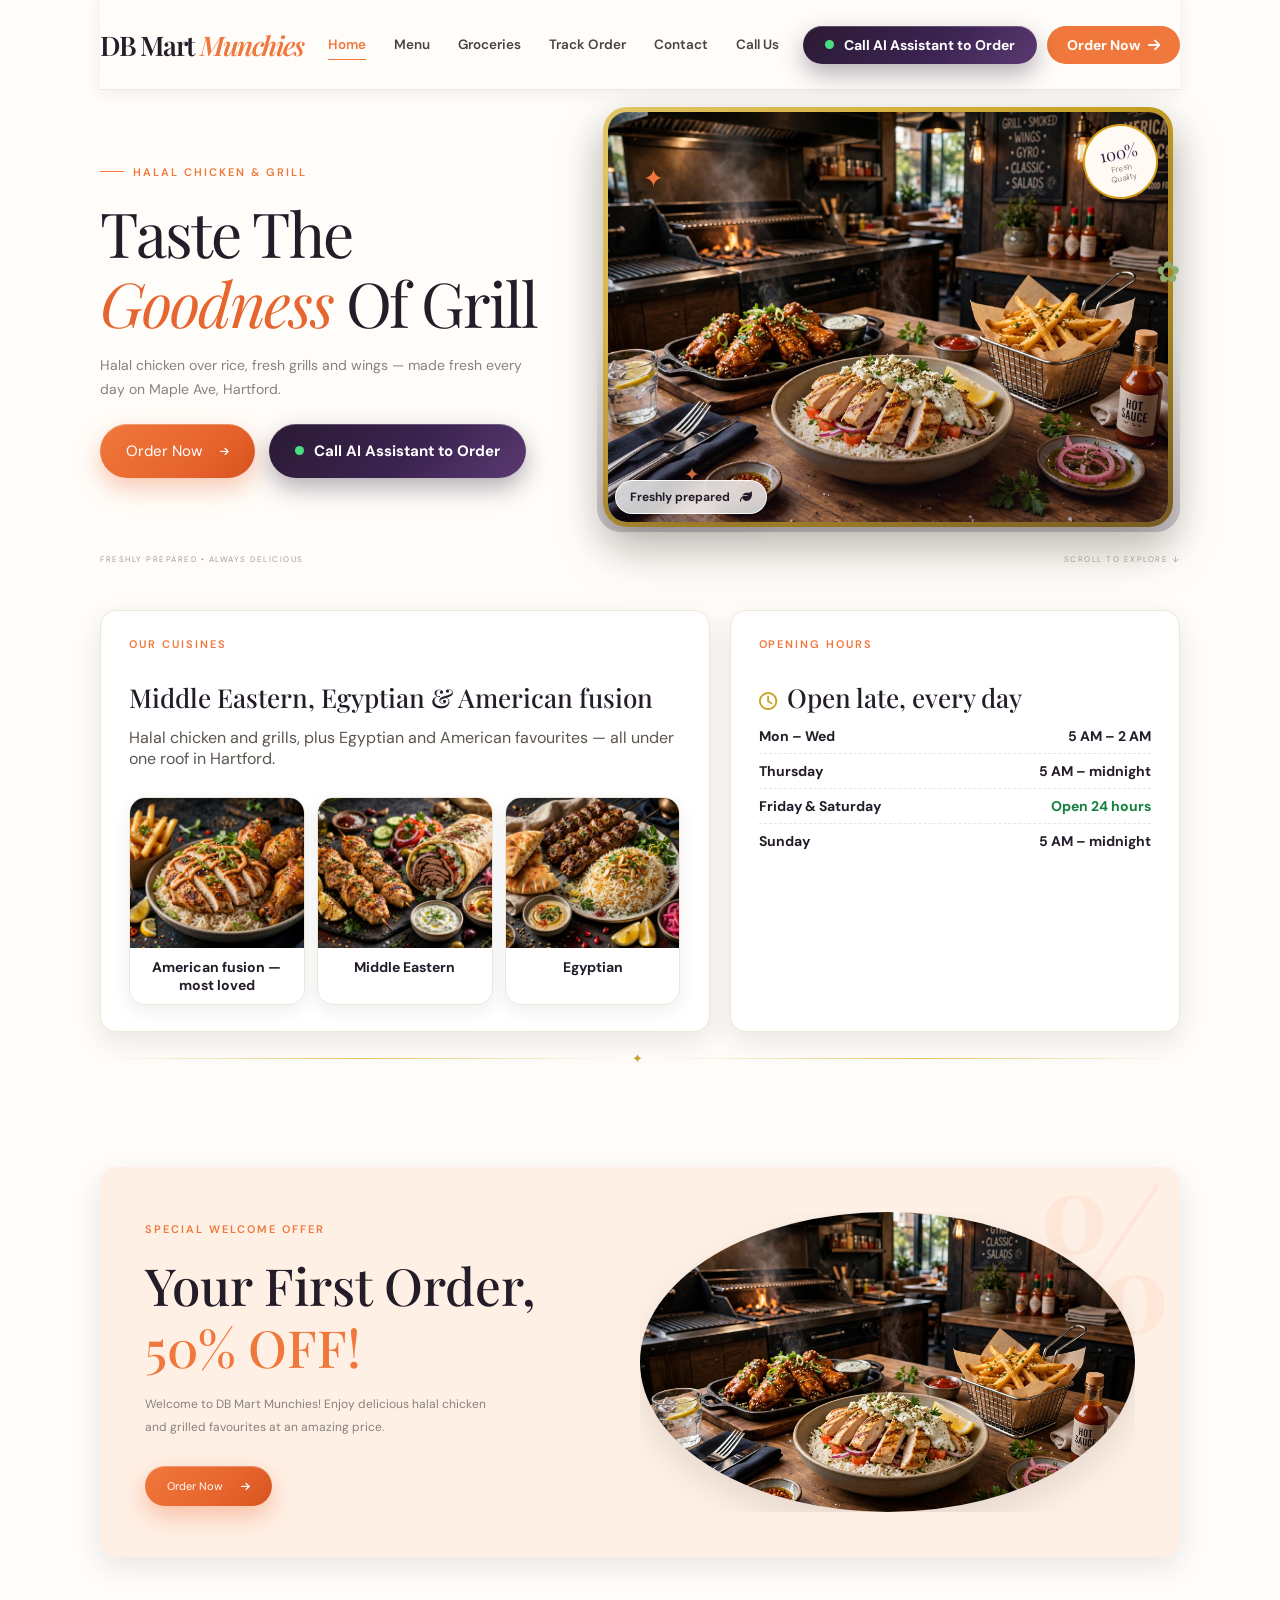
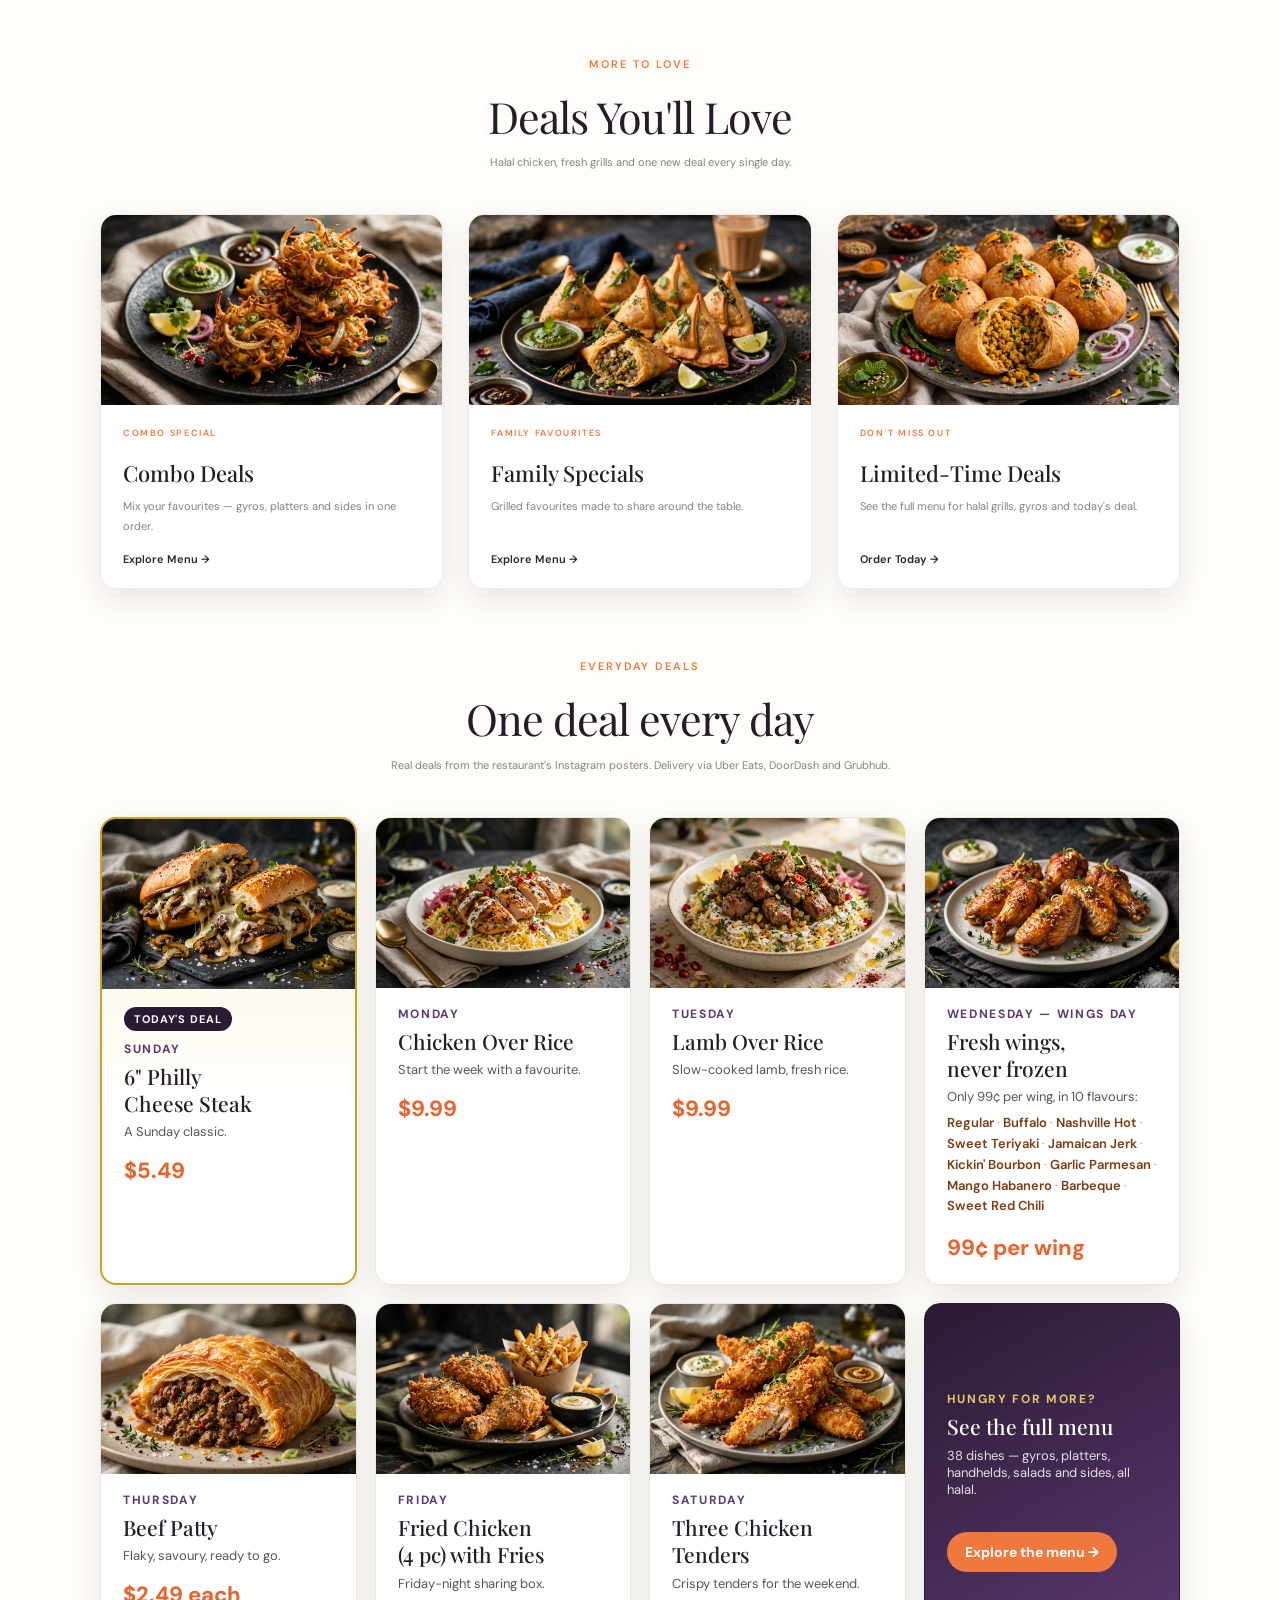
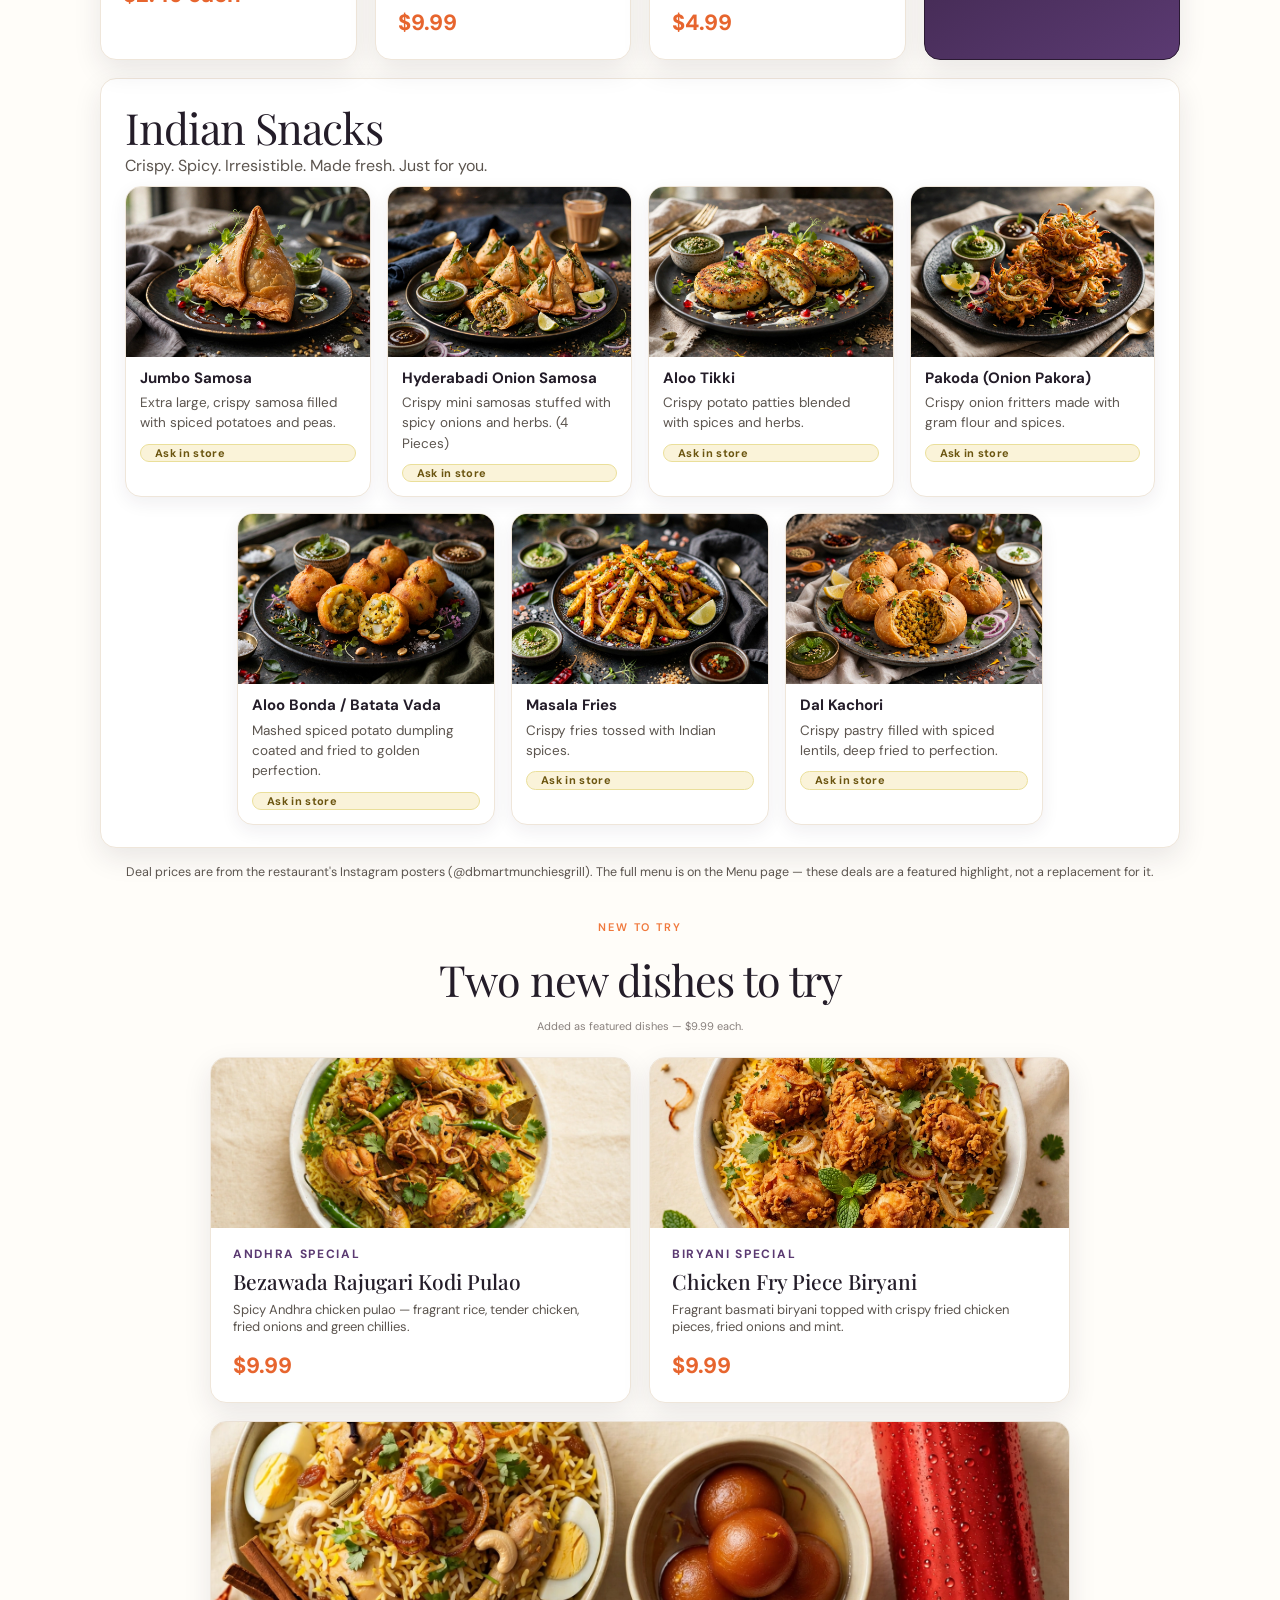
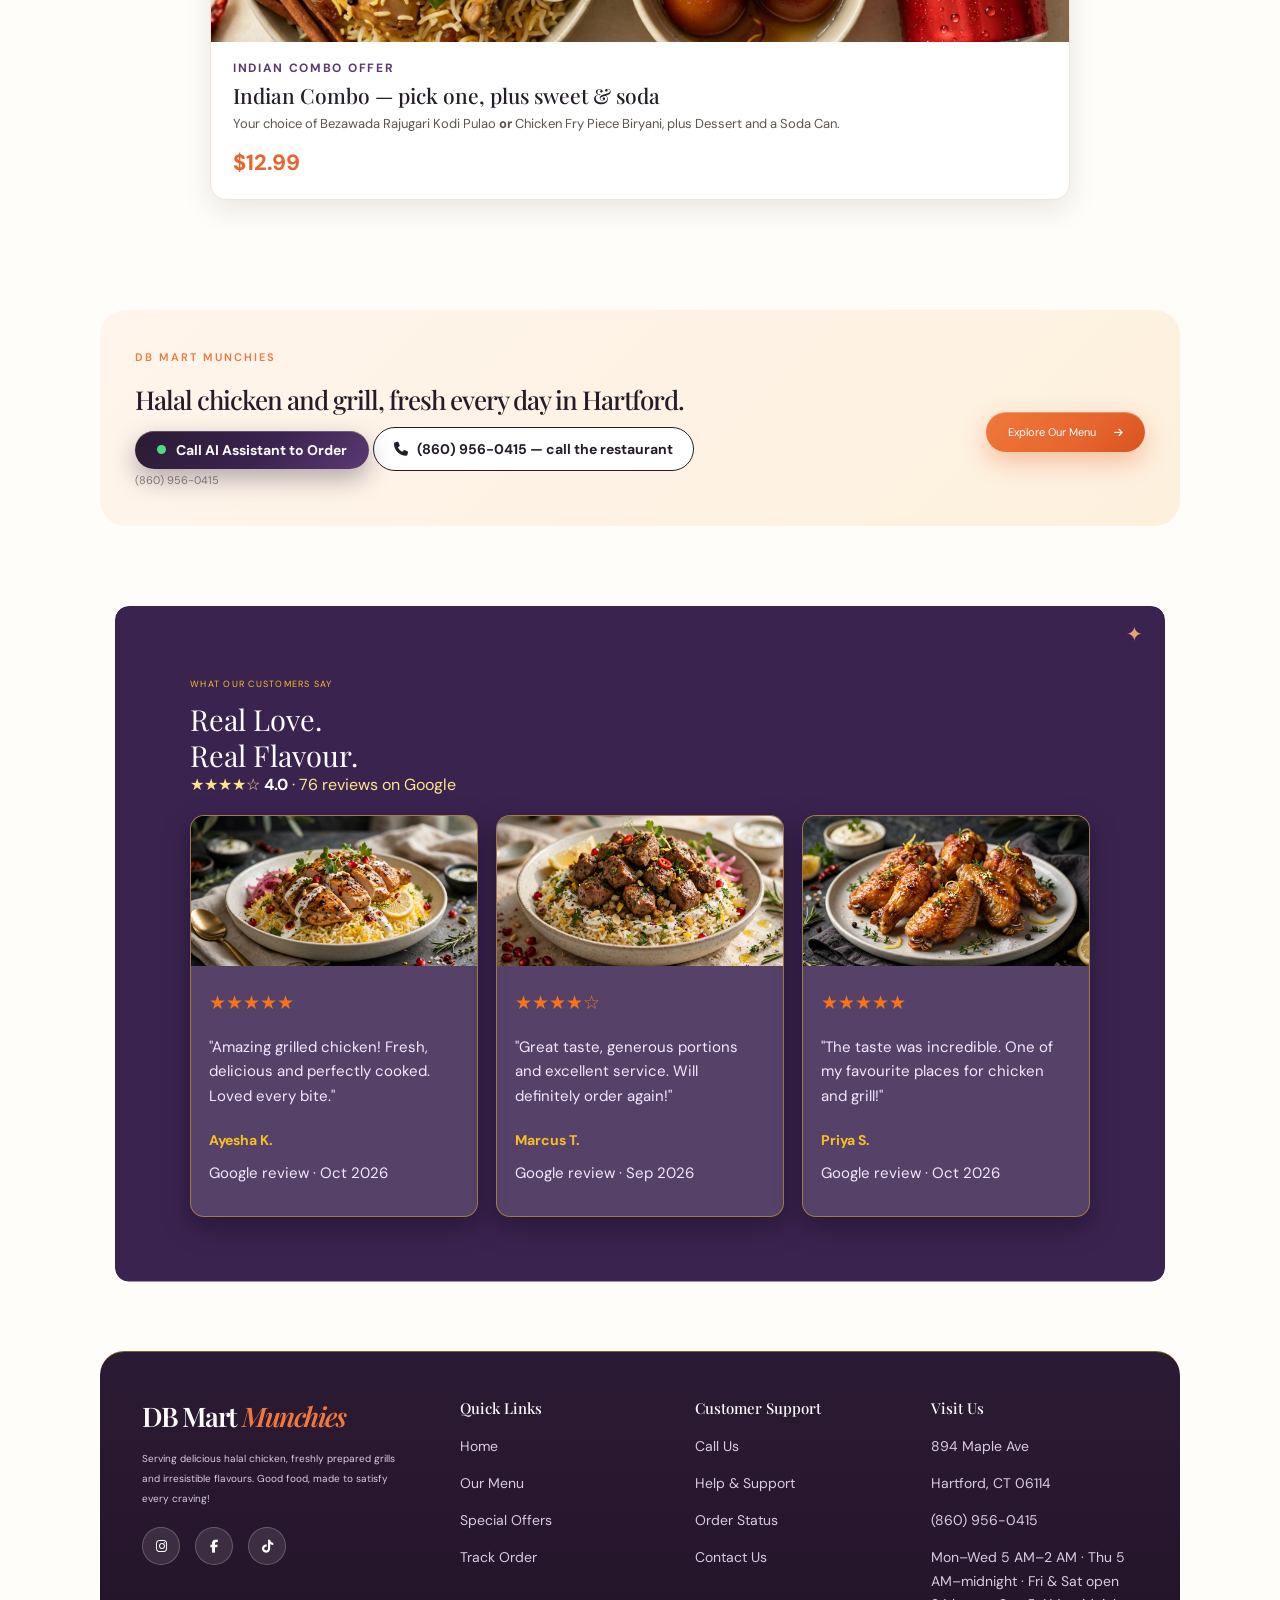
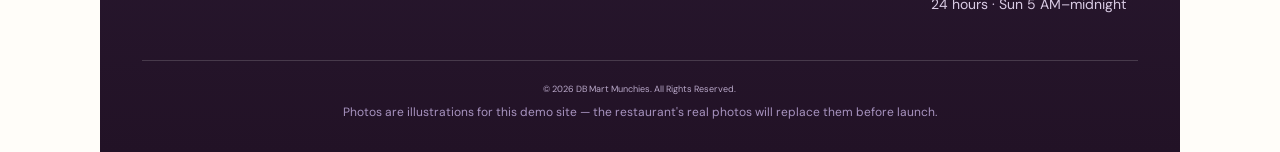
==== commit cd1a26aa: "Home: glass navbar that blurs and shrinks into a floating pill on scroll (option 5, home-polish.css/" ====
--- a/index.html
+++ b/index.html
@@ -15,6 +15,7 @@
     <link rel="stylesheet" href="style.css">
     <link rel="stylesheet" href="https://cdnjs.cloudflare.com/ajax/libs/font-awesome/6.7.2/css/all.min.css">
 <link rel="stylesheet" href="premium.css?v=6">
+<link rel="stylesheet" href="home-polish.css?v=1">
 </head>
 
 <body>
@@ -581,5 +582,6 @@
 <script src="assets/retell-call.js?v=2"></script>
 
 <script src="premium.js" defer></script>
+<script src="home-polish.js?v=1" defer></script>
 </body>
 </html>
--- a/home-polish.css
+++ b/home-polish.css
@@ -0,0 +1,32 @@
+/* Premium option 5 — glass navbar that blurs and shrinks on scroll (home page only). */
+.page-shell { overflow: clip; }            /* lets position: sticky work (hidden blocks it) */
+.navbar {
+  position: sticky; top: 0; z-index: 200;
+  transition: height .35s ease, padding .35s ease, margin .35s ease,
+              border-radius .35s ease, background .35s ease, box-shadow .35s ease;
+}
+.navbar .logo { transition: font-size .35s ease; }
+.navbar .nav-order-btn, .navbar .ai-call-btn { transition: padding .35s ease, font-size .35s ease; }
+
+.navbar.is-scrolled {
+  height: 64px;
+  top: 10px;
+  margin-inline: max(12px, calc((100% - 1240px) / 2));
+  padding-inline: 22px;
+  border-radius: 999px;
+  background: rgba(255, 253, 249, .62);
+  -webkit-backdrop-filter: saturate(170%) blur(18px);
+  backdrop-filter: saturate(170%) blur(18px);
+  border: 1px solid rgba(255, 255, 255, .7);
+  box-shadow: 0 10px 32px rgba(43, 26, 51, .14), inset 0 1px 0 rgba(255,255,255,.8);
+}
+.navbar.is-scrolled .logo { font-size: 22px; }
+.navbar.is-scrolled .ai-call-btn,
+.navbar.is-scrolled .nav-order-btn { padding-block: 9px; font-size: 13px; }
+
+@media (max-width: 900px) {
+  .navbar.is-scrolled { height: 58px; top: 8px; padding-block: 0; flex-wrap: nowrap; }
+}
+@media (prefers-reduced-motion: reduce) {
+  .navbar, .navbar * { transition: none !important; }
+}
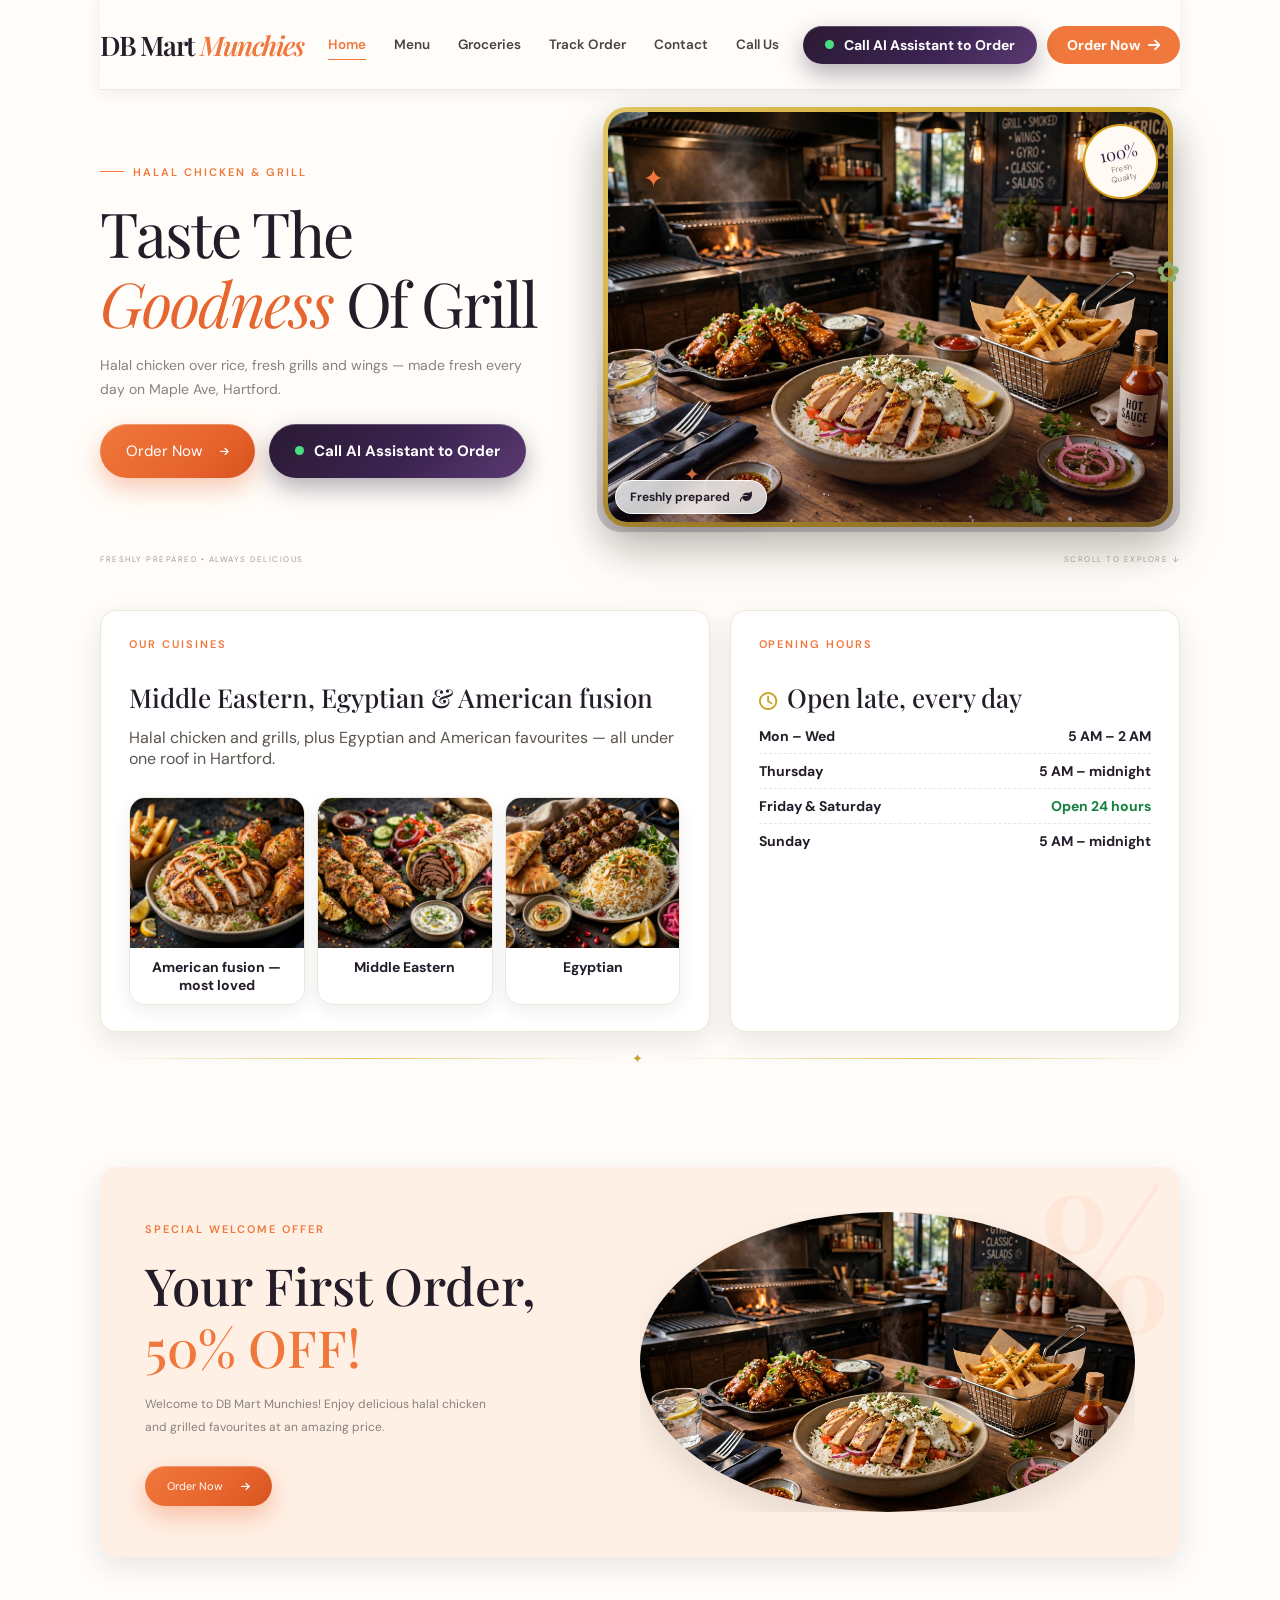
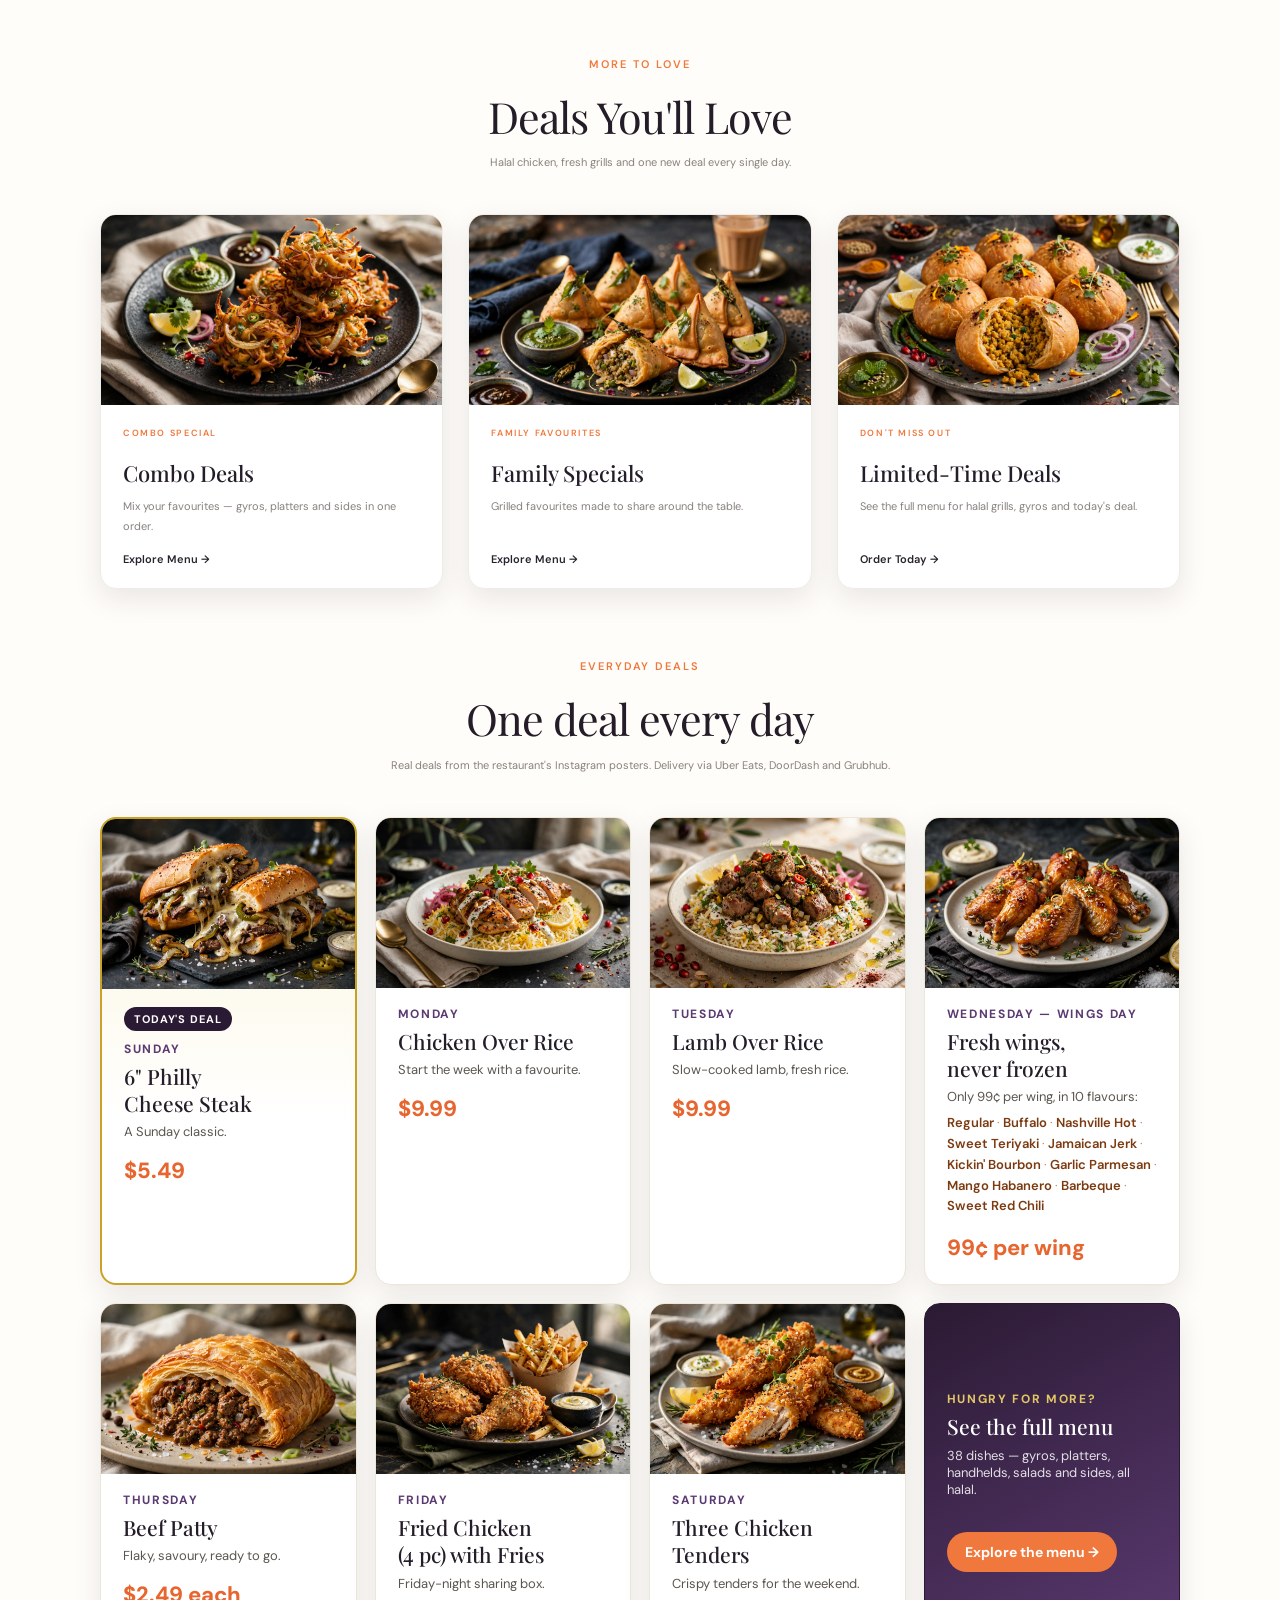
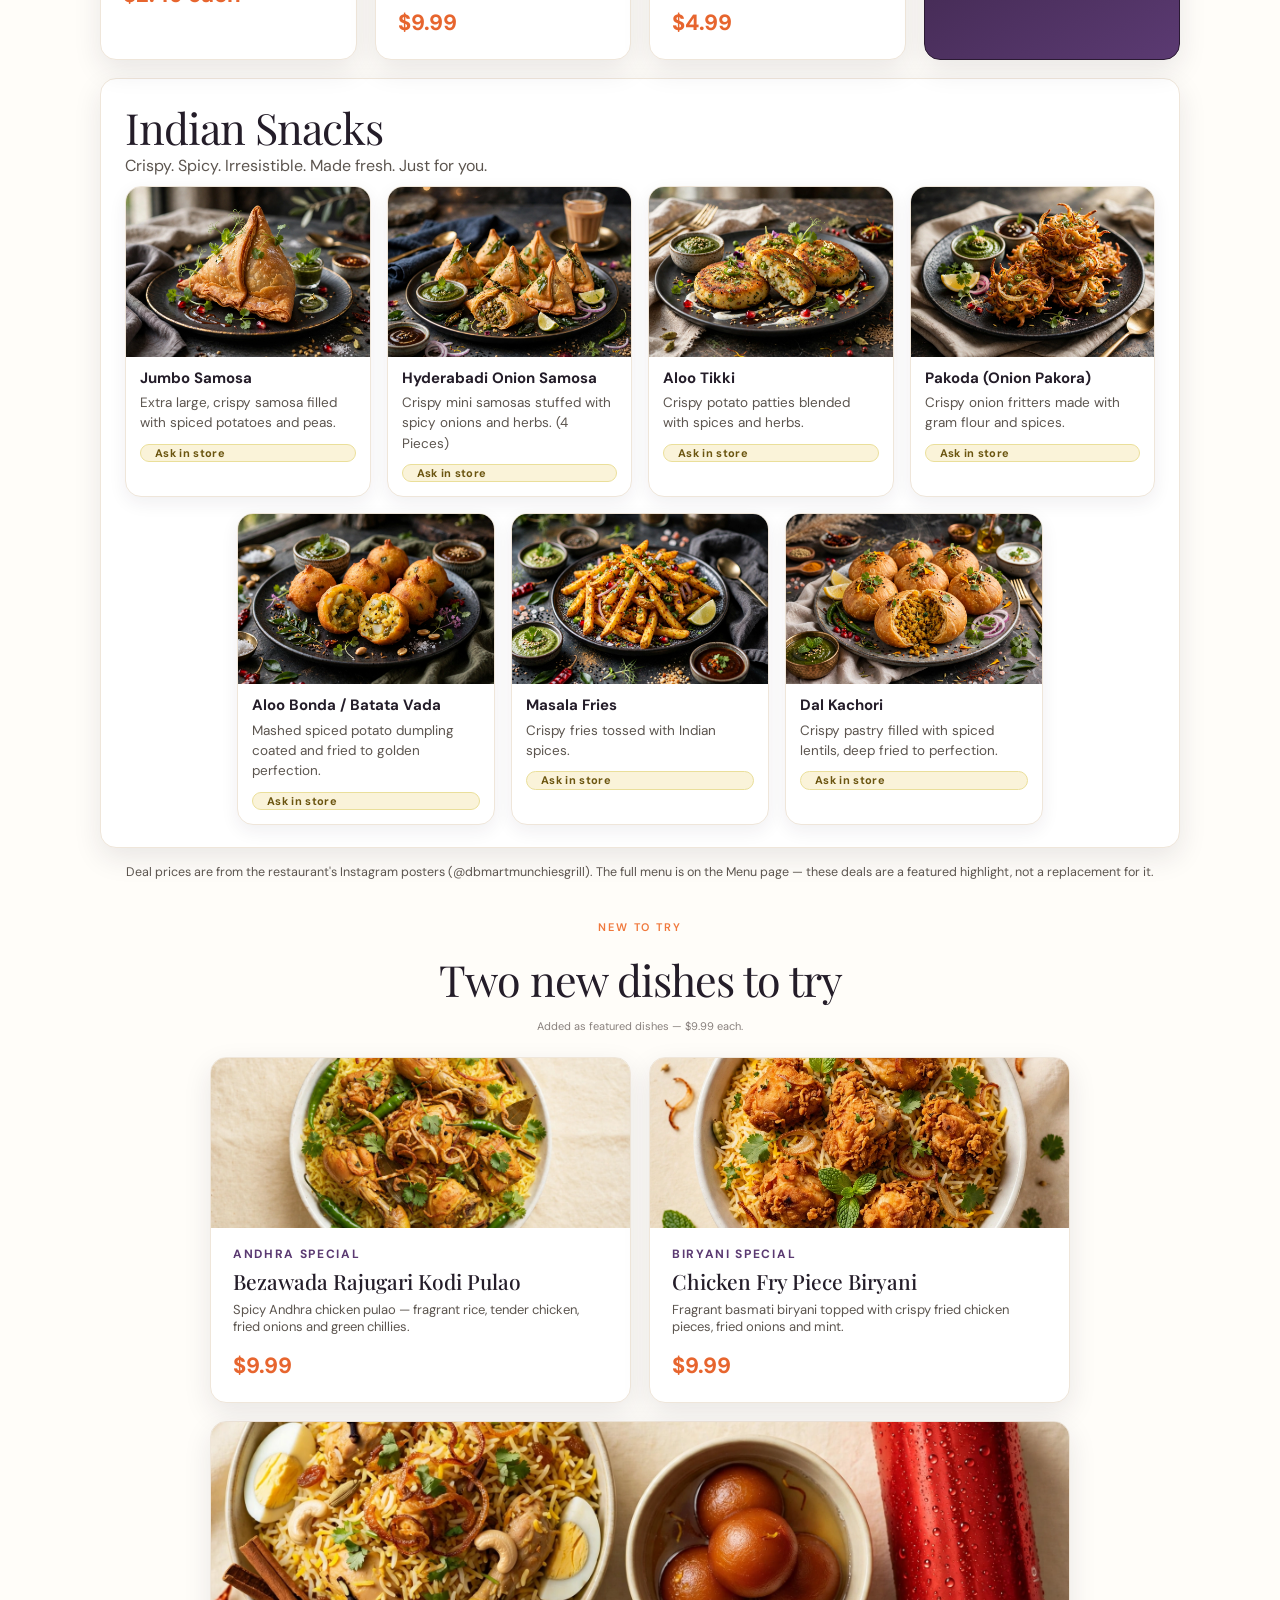
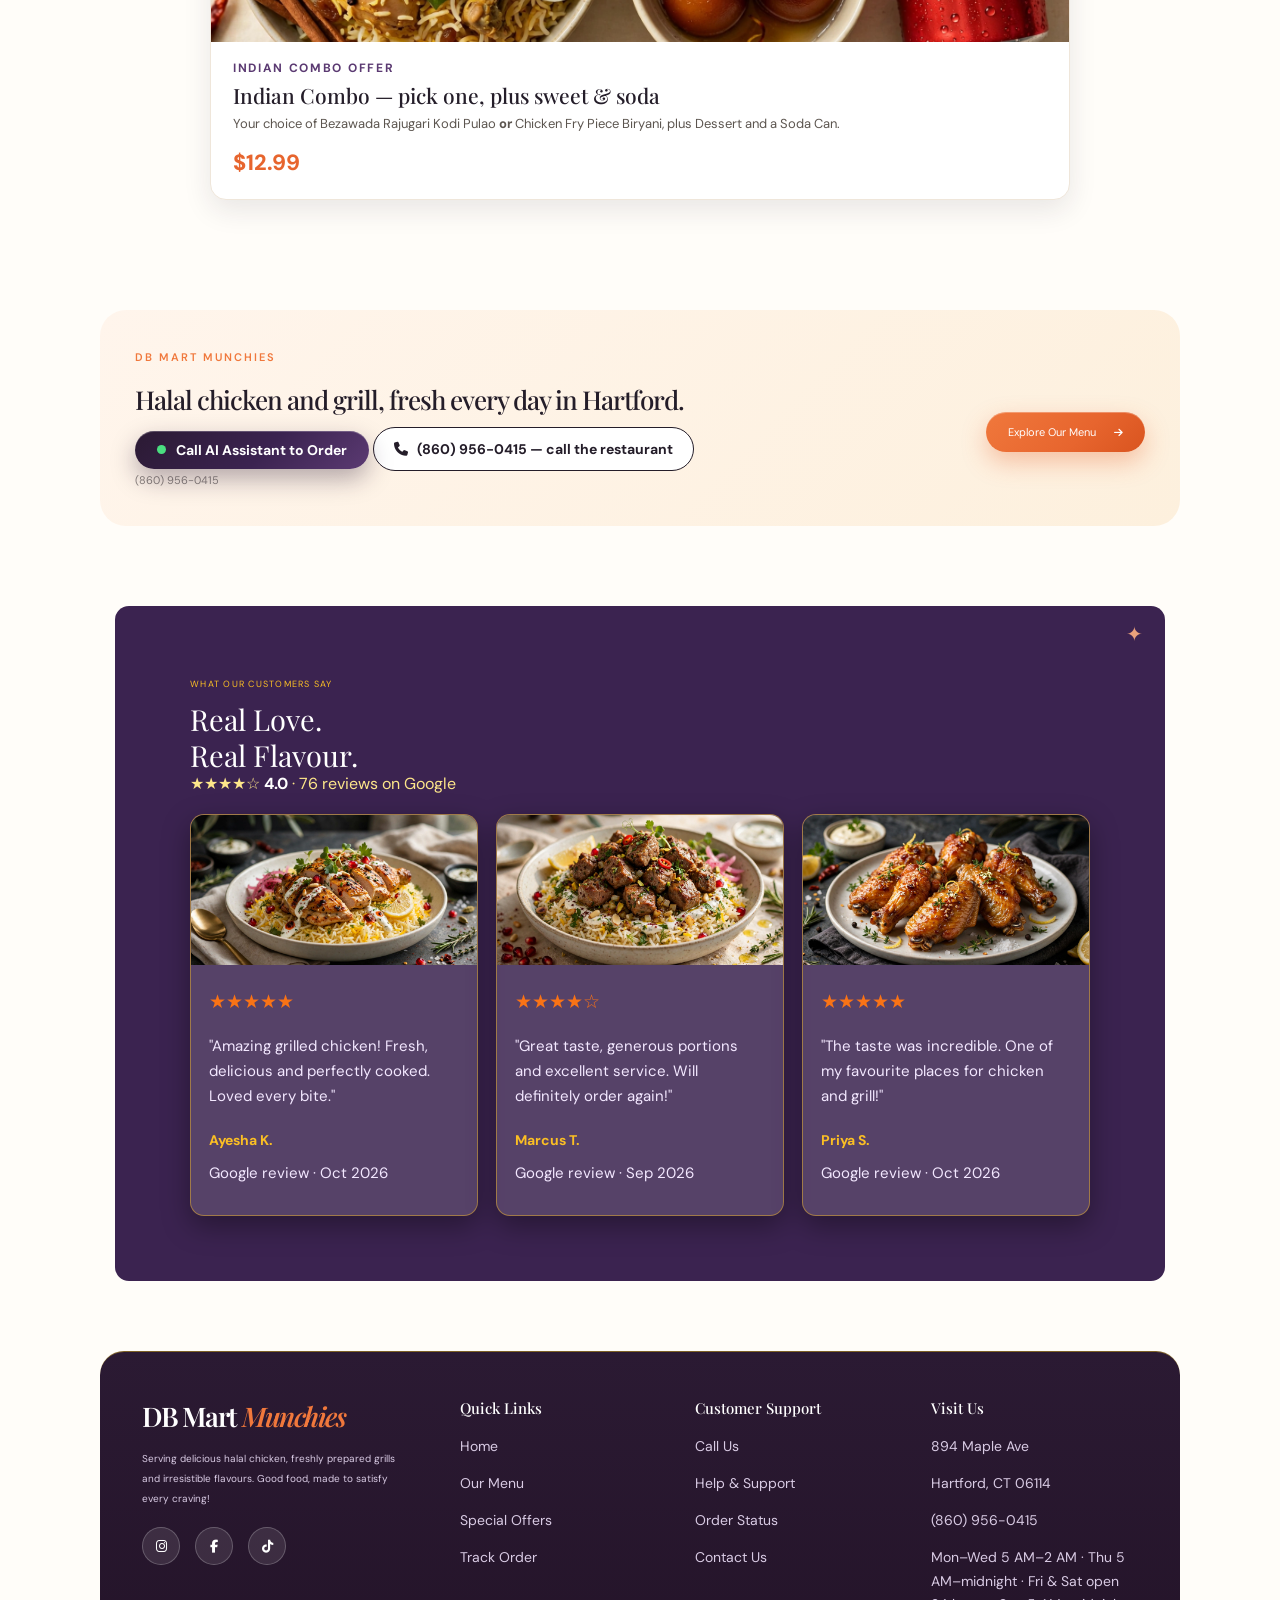
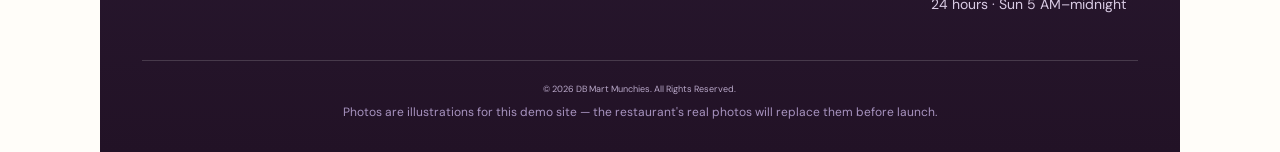
==== commit b60129dc: "Home glass navbar: switch to position fixed with a spacer so it floats on scroll (sticky was blocked" ====
--- a/index.html
+++ b/index.html
@@ -15,7 +15,7 @@
     <link rel="stylesheet" href="style.css">
     <link rel="stylesheet" href="https://cdnjs.cloudflare.com/ajax/libs/font-awesome/6.7.2/css/all.min.css">
 <link rel="stylesheet" href="premium.css?v=6">
-<link rel="stylesheet" href="home-polish.css?v=1">
+<link rel="stylesheet" href="home-polish.css?v=2">
 </head>
 
 <body>
@@ -582,6 +582,6 @@
 <script src="assets/retell-call.js?v=2"></script>
 
 <script src="premium.js" defer></script>
-<script src="home-polish.js?v=1" defer></script>
+<script src="home-polish.js?v=2" defer></script>
 </body>
 </html>
--- a/home-polish.css
+++ b/home-polish.css
@@ -9,9 +9,11 @@
 .navbar .nav-order-btn, .navbar .ai-call-btn { transition: padding .35s ease, font-size .35s ease; }
 
 .navbar.is-scrolled {
+  position: fixed !important;
   height: 64px;
-  top: 10px;
-  margin-inline: max(12px, calc((100% - 1240px) / 2));
+  top: 10px; left: 0; right: 0;
+  width: auto; max-width: 1240px;
+  margin-inline: auto !important;
   padding-inline: 22px;
   border-radius: 999px;
   background: rgba(255, 253, 249, .62);
@@ -25,8 +27,12 @@
 .navbar.is-scrolled .nav-order-btn { padding-block: 9px; font-size: 13px; }
 
 @media (max-width: 900px) {
-  .navbar.is-scrolled { height: 58px; top: 8px; padding-block: 0; flex-wrap: nowrap; }
+  .navbar.is-scrolled { left: 10px; right: 10px; height: 58px; top: 8px; padding-block: 0; flex-wrap: nowrap; }
 }
 @media (prefers-reduced-motion: reduce) {
   .navbar, .navbar * { transition: none !important; }
 }
+
+/* keeps the page from jumping when the bar turns fixed */
+.nav-spacer { display: none; }
+.nav-spacer.on { display: block; }
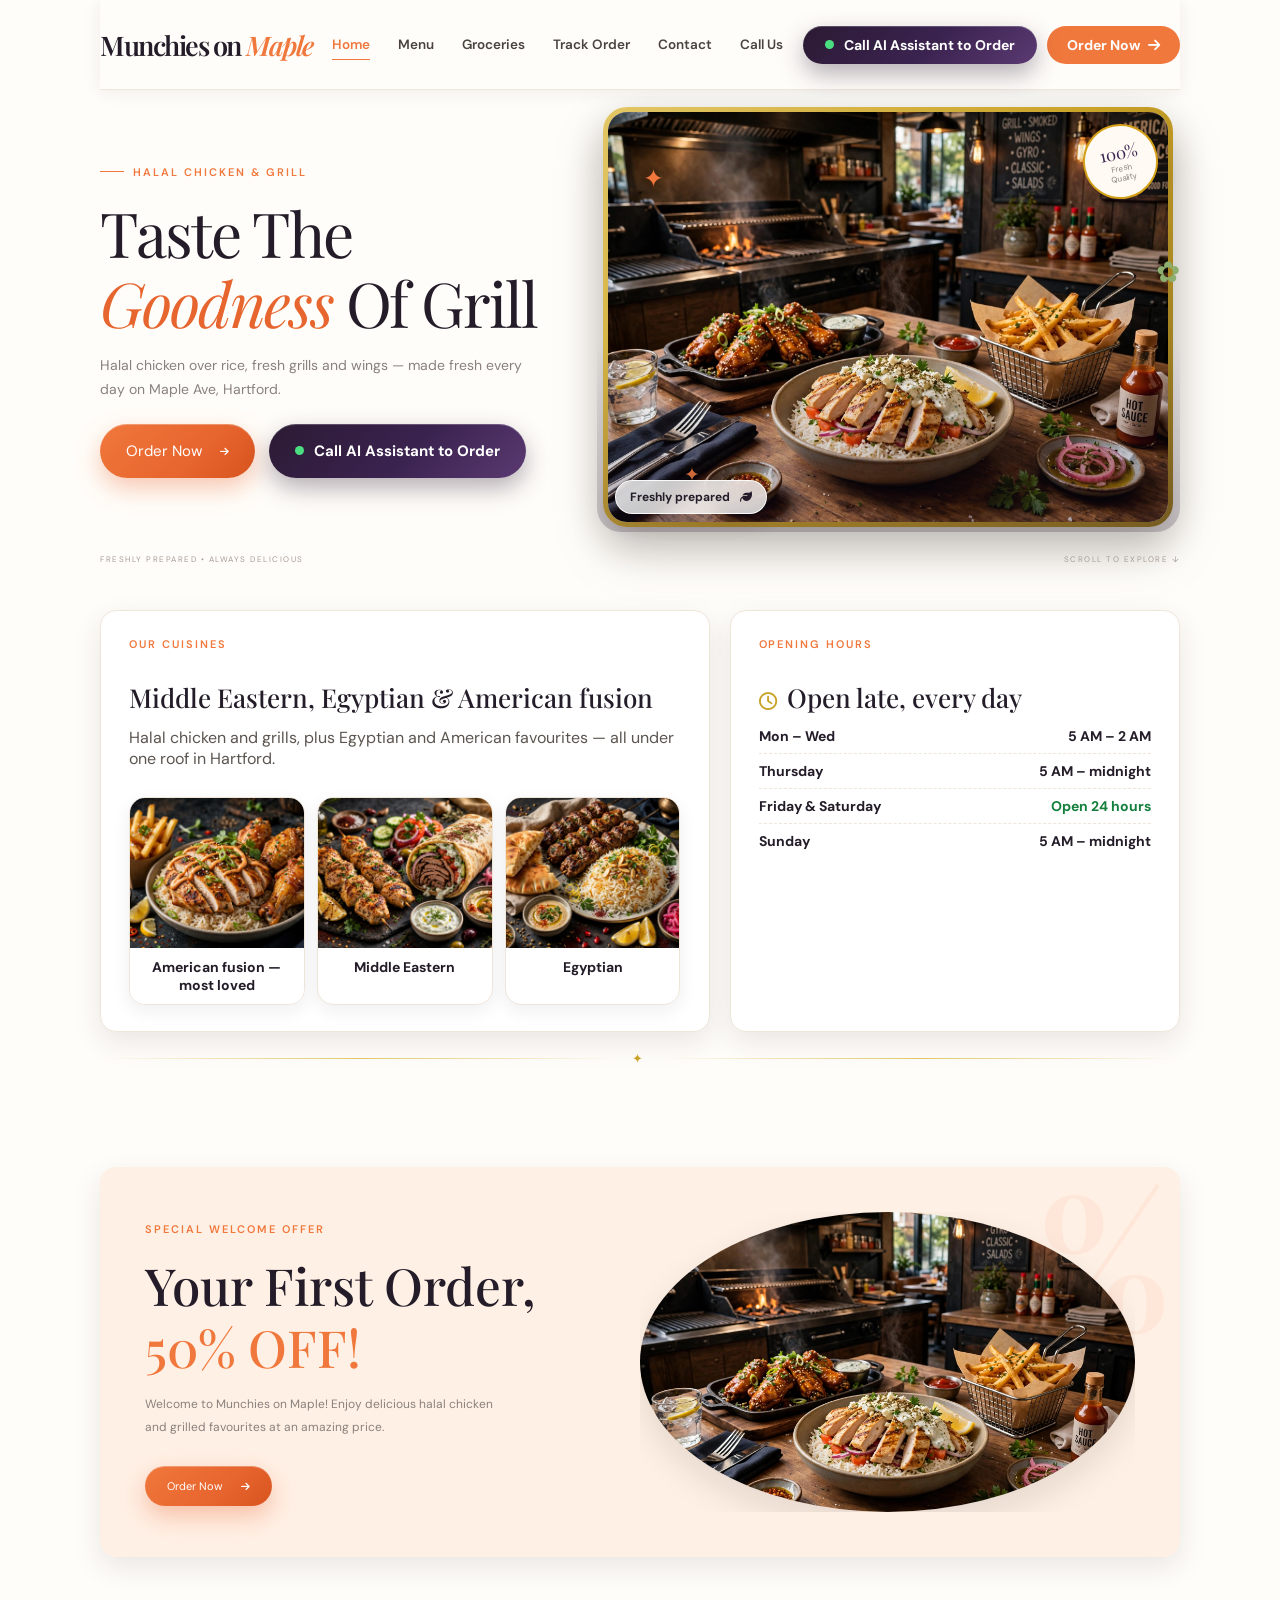
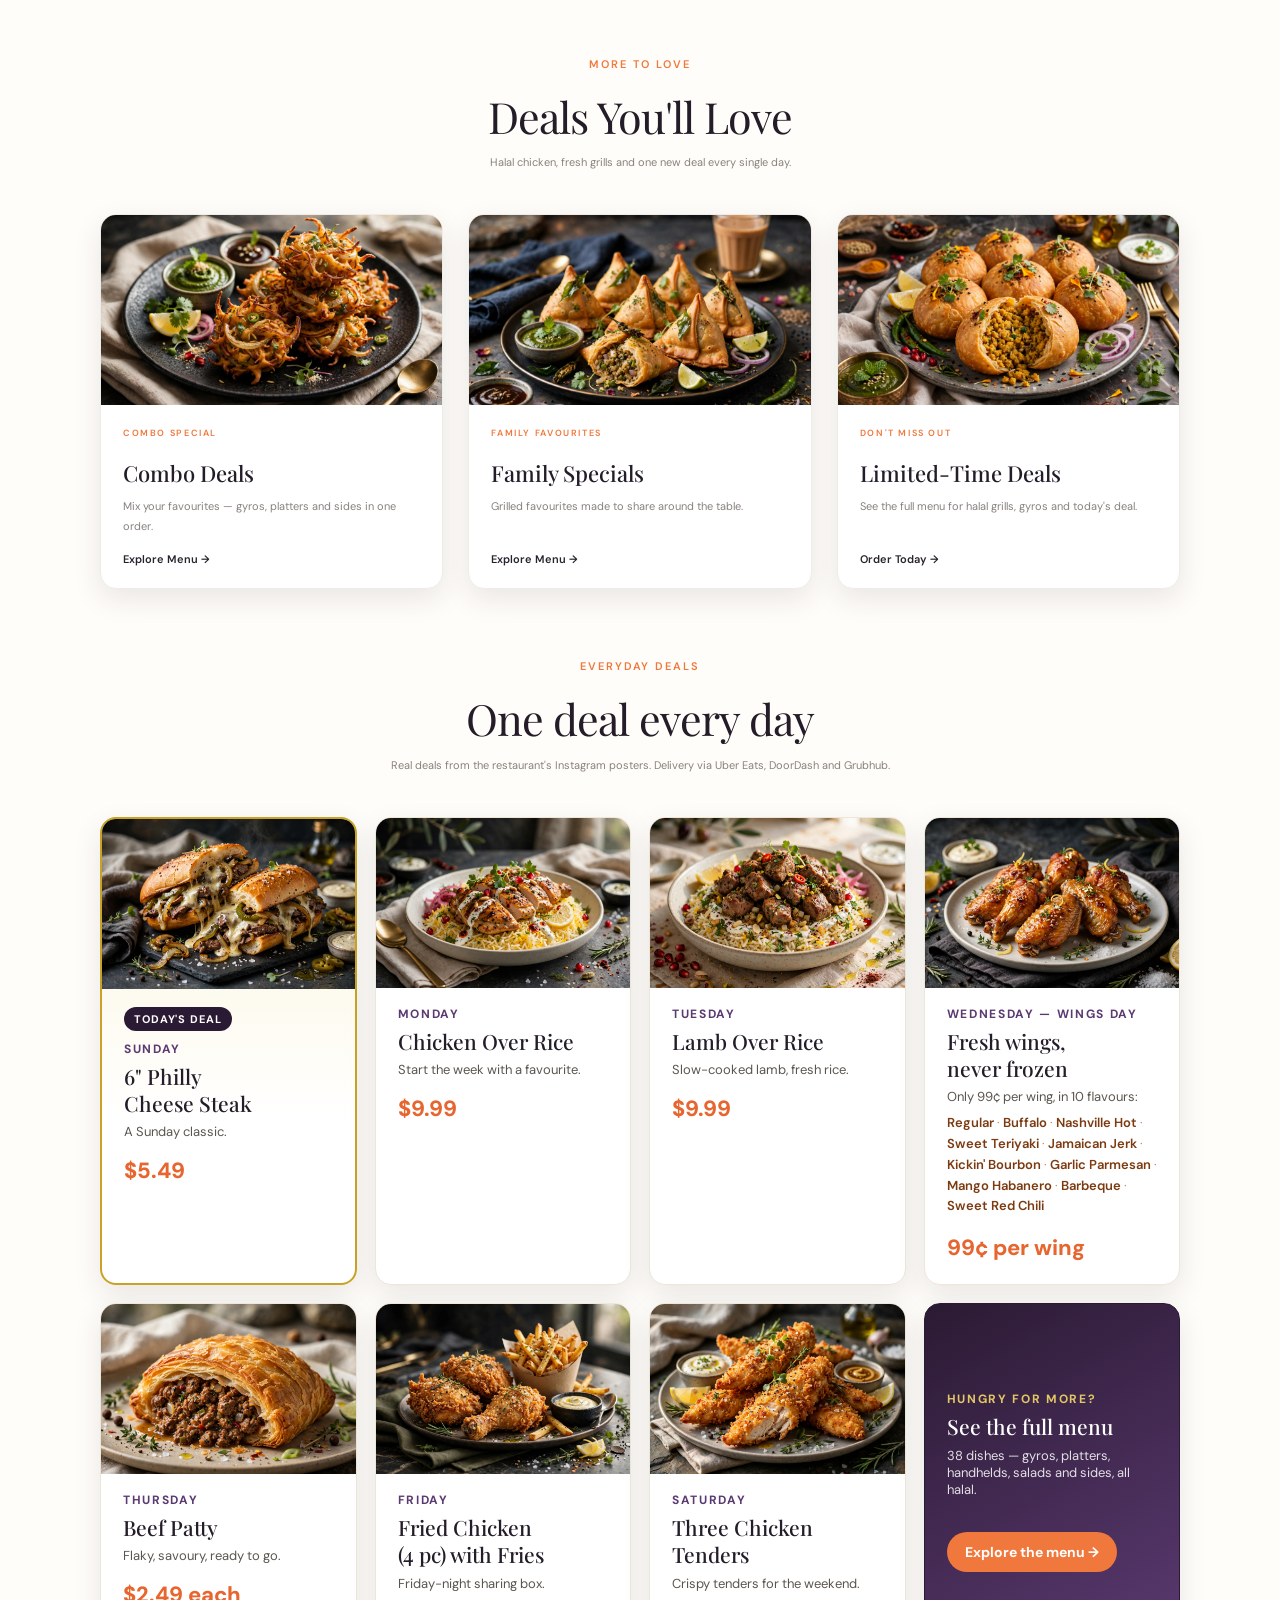
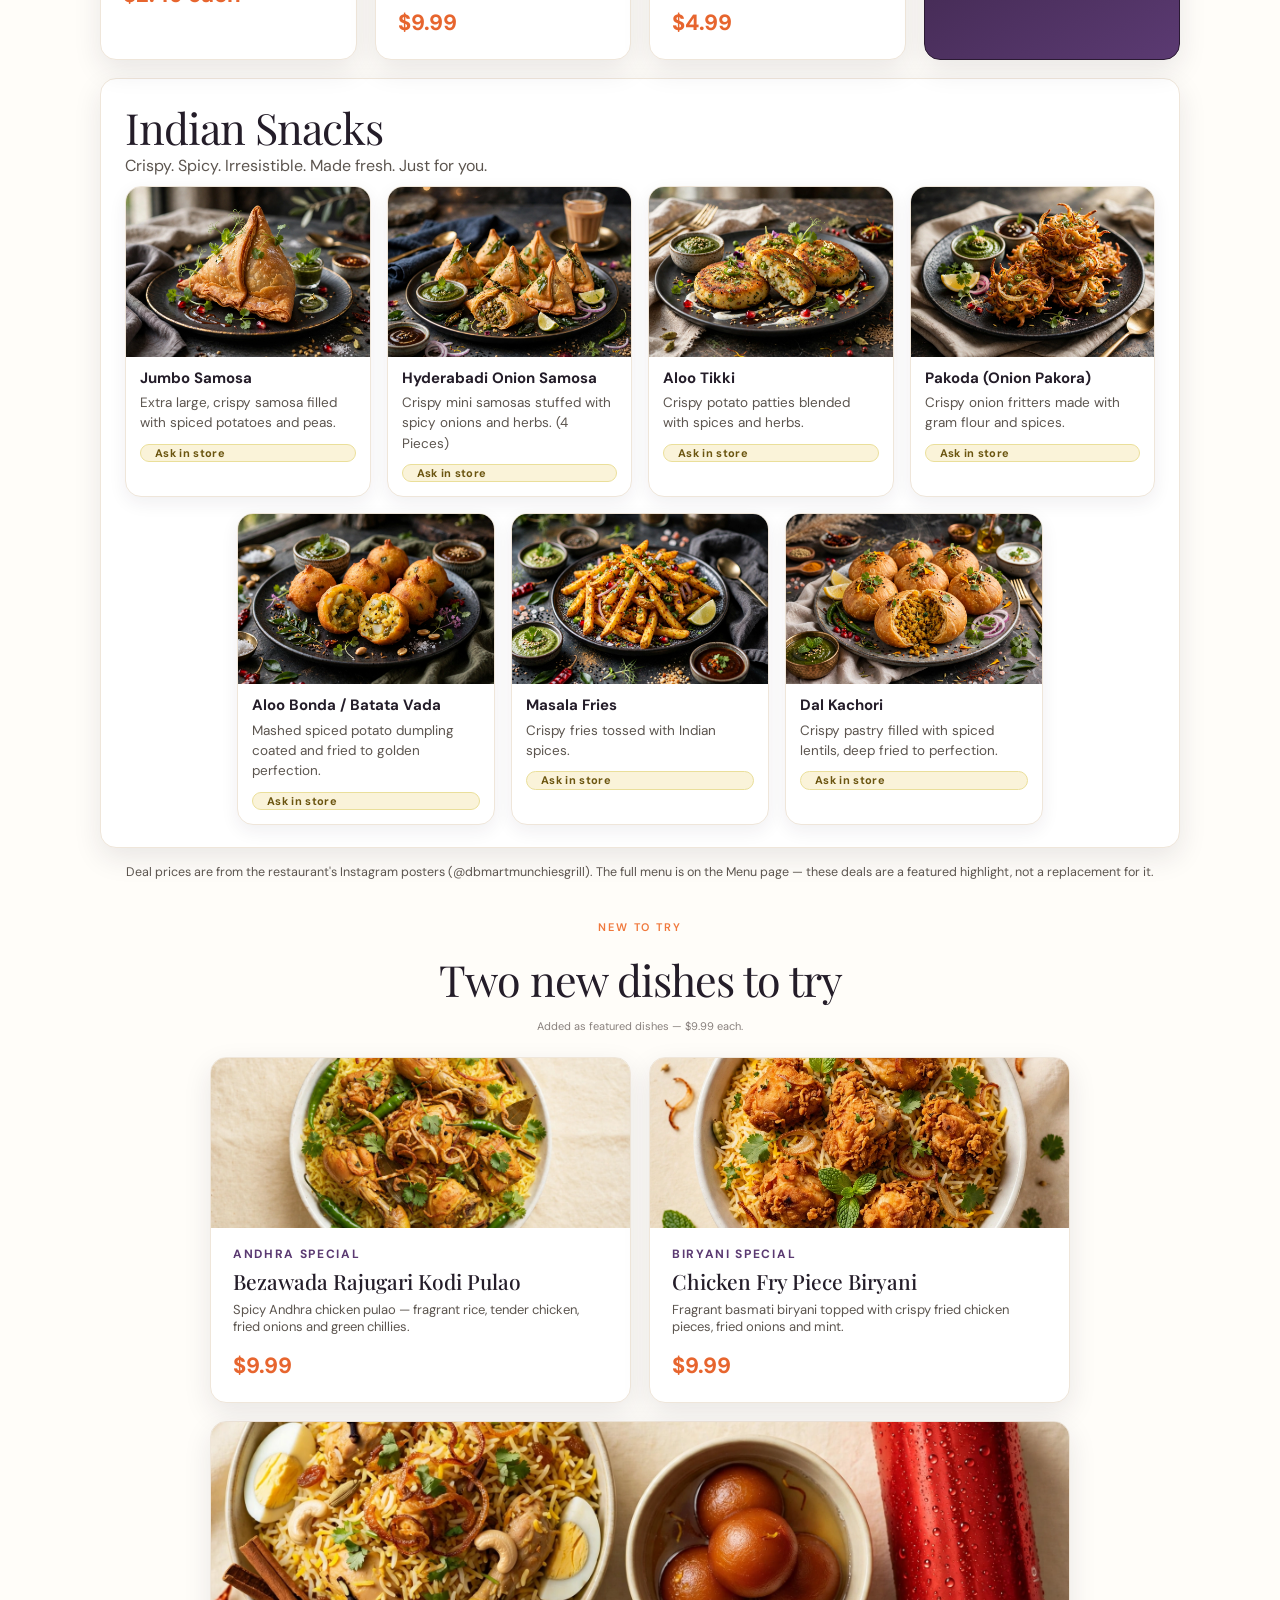
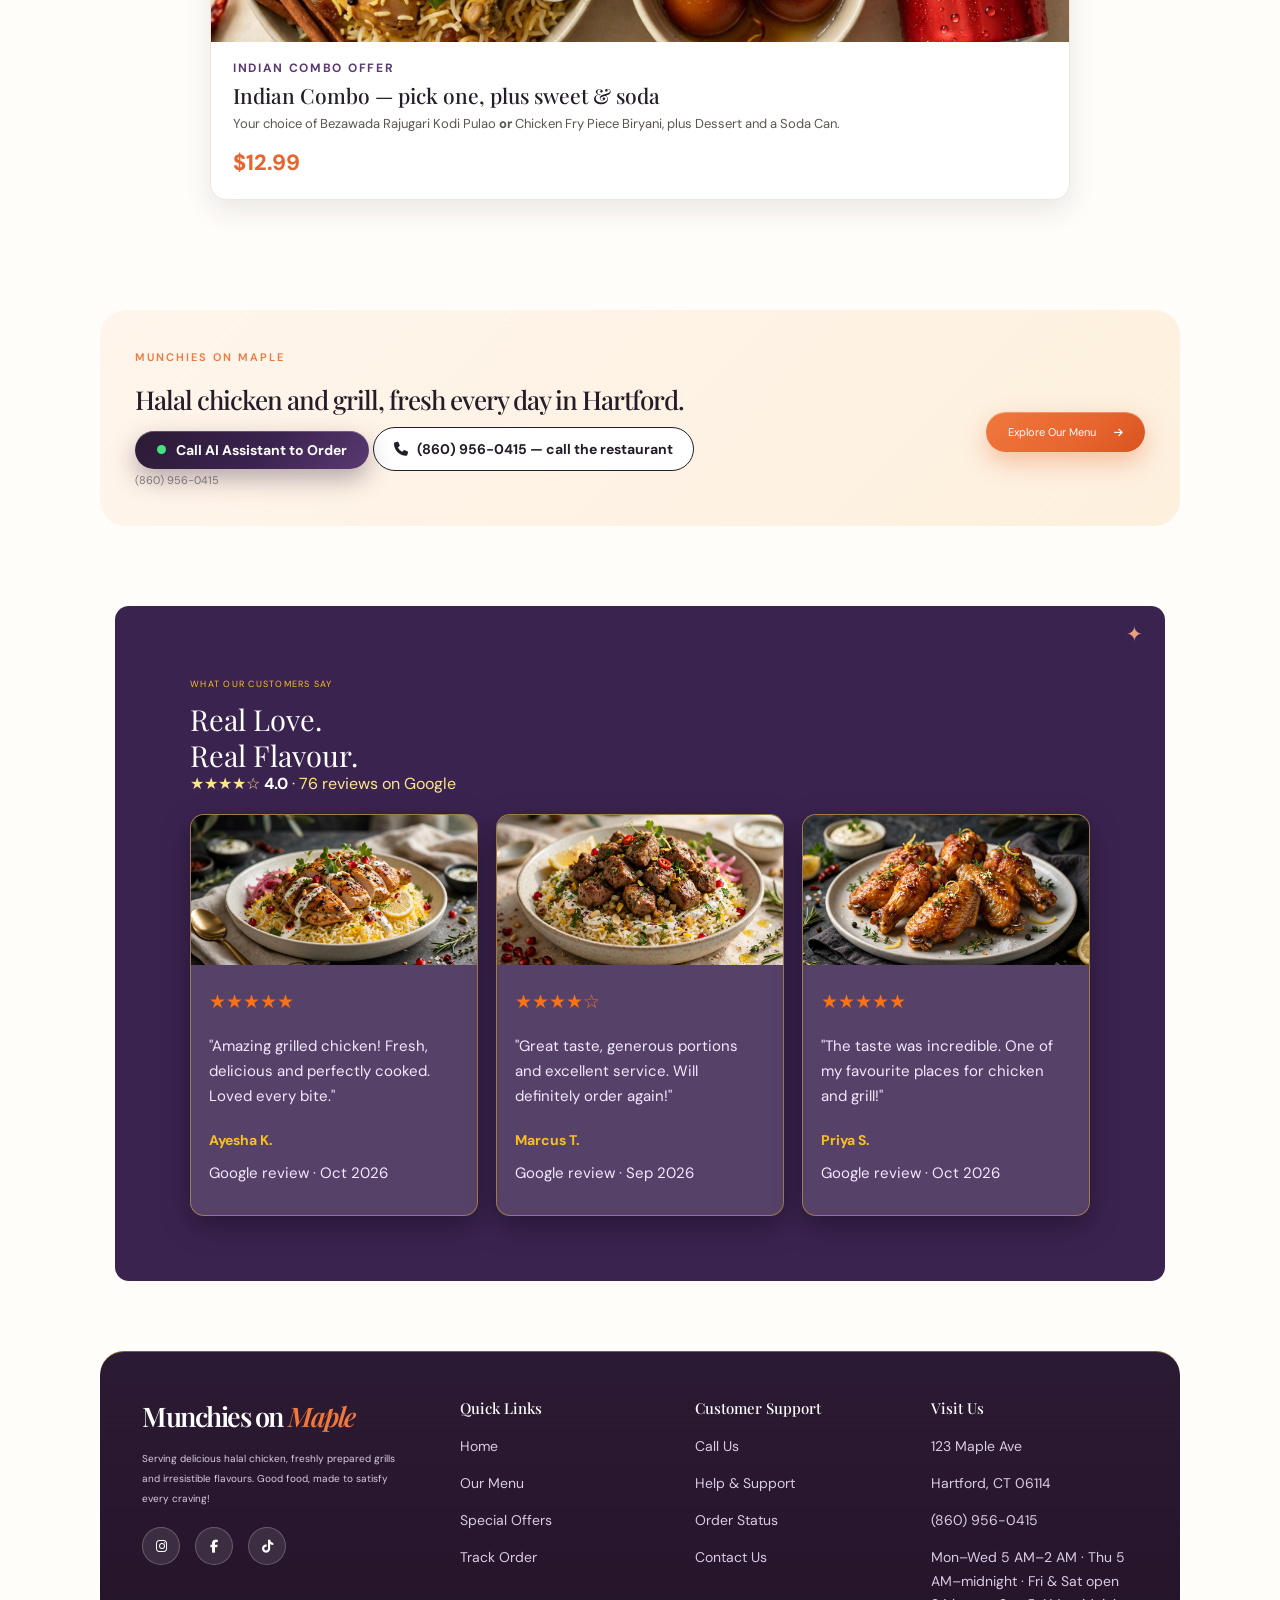
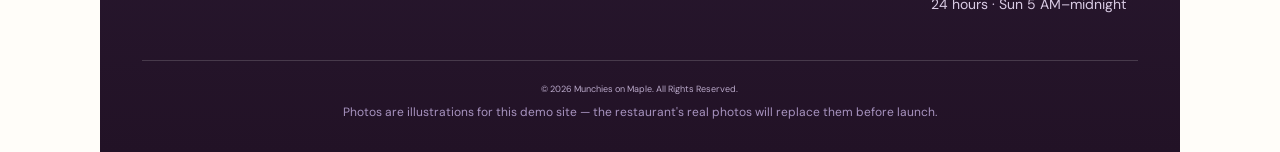
==== commit 2fc38beb: "Rename demo brand to Munchies on Maple, fictional address 123 Maple Ave (demo-only project)" ====
--- a/index.html
+++ b/index.html
@@ -5,7 +5,7 @@
     <meta charset="UTF-8">
     <meta name="viewport" content="width=device-width, initial-scale=1.0">
 
-    <title>DB Mart Munchies — Halal Chicken &amp; Grill | Hartford, CT</title>
+    <title>Munchies on Maple — Halal Chicken &amp; Grill | Hartford, CT</title>
 
     <link rel="preconnect" href="https://fonts.googleapis.com">
     <link rel="preconnect" href="https://fonts.gstatic.com" crossorigin>
@@ -14,7 +14,7 @@
 
     <link rel="stylesheet" href="style.css">
     <link rel="stylesheet" href="https://cdnjs.cloudflare.com/ajax/libs/font-awesome/6.7.2/css/all.min.css">
-<link rel="stylesheet" href="premium.css?v=6">
+<link rel="stylesheet" href="premium.css?v=7">
 <link rel="stylesheet" href="home-polish.css?v=2">
 </head>
 
@@ -27,7 +27,7 @@
 <header class="navbar container" id="home">
 
     <a href="index.html" class="logo">
-        DB Mart<span> Munchies</span>
+        Munchies on<span> Maple</span>
     </a>
 
     <nav class="nav-links" id="navLinks">
@@ -167,7 +167,7 @@
             </h2>
 
             <p>
-                Welcome to DB Mart Munchies!
+                Welcome to Munchies on Maple!
                 Enjoy delicious halal chicken and grilled favourites
                 at an amazing price.
             </p>
@@ -419,7 +419,7 @@
 
     <div>
 
-        <span class="eyebrow">DB MART MUNCHIES</span>
+        <span class="eyebrow">MUNCHIES ON MAPLE</span>
 
         <h2>Halal chicken and grill, fresh every day in Hartford.</h2>
 
@@ -502,7 +502,7 @@
     <div class="footer-brand">
 
         <a href="#home" class="logo">
-            DB Mart<span> Munchies</span>
+            Munchies on<span> Maple</span>
         </a>
 
         <p>
@@ -559,7 +559,7 @@
 
         <h4>Visit Us</h4>
 
-        <p>894 Maple Ave</p>
+        <p>123 Maple Ave</p>
         <p>Hartford, CT 06114</p>
 
         <a href="tel:+18609560415">(860) 956-0415</a>
@@ -570,7 +570,7 @@
 
     <!-- COPYRIGHT -->
     <div class="copyright">
-        © 2026 DB Mart Munchies. All Rights Reserved.
+        © 2026 Munchies on Maple. All Rights Reserved.
         <p class="photo-credit">Photos are illustrations for this demo site — the restaurant's real photos will replace them before launch.</p>
     </div>
 
--- a/premium.css
+++ b/premium.css
@@ -1,5 +1,5 @@
 /* ============================================================
-   DB MART MUNCHIES — PREMIUM REDESIGN LAYER
+   MUNCHIES ON MAPLE — PREMIUM REDESIGN LAYER
    Local redesign only. Loaded AFTER the original style.css
    (and page CSS) on every page, so it refines — never replaces —
    the original design. Original prices, menu data, demo orders,
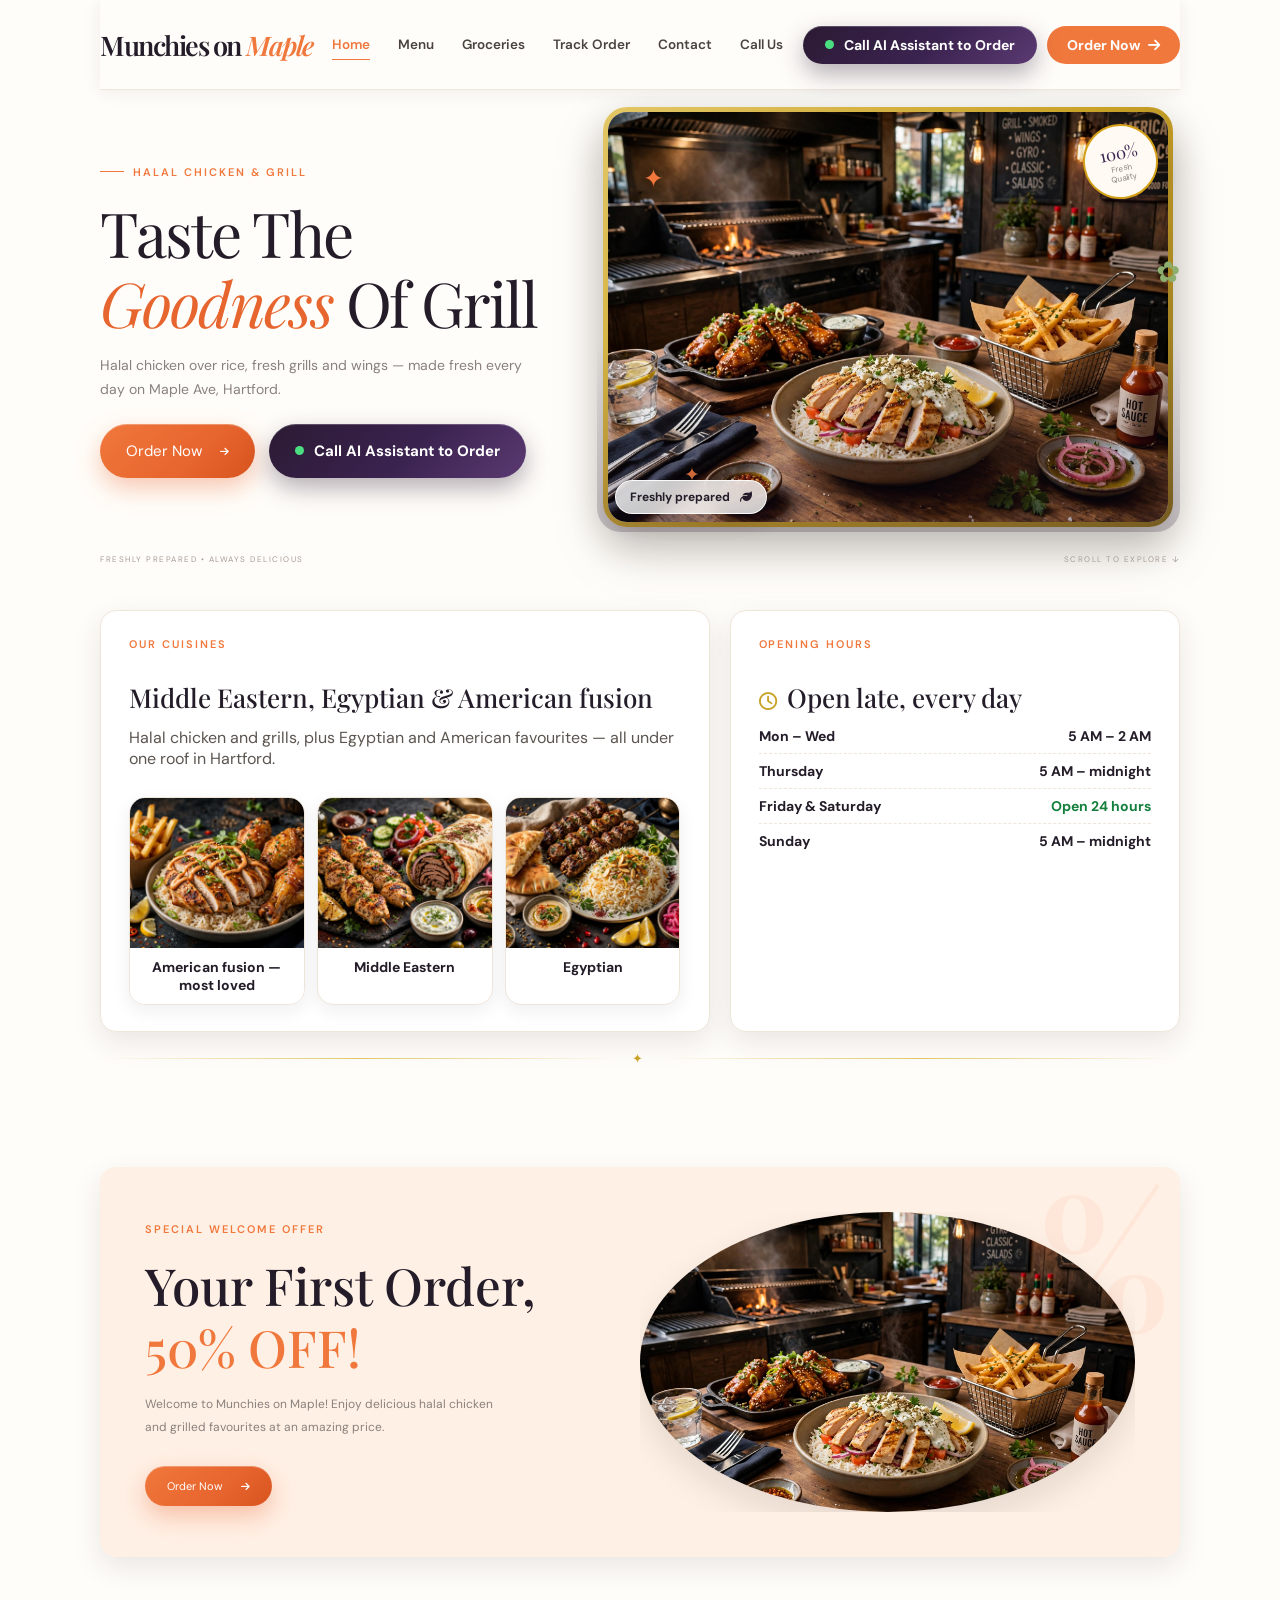
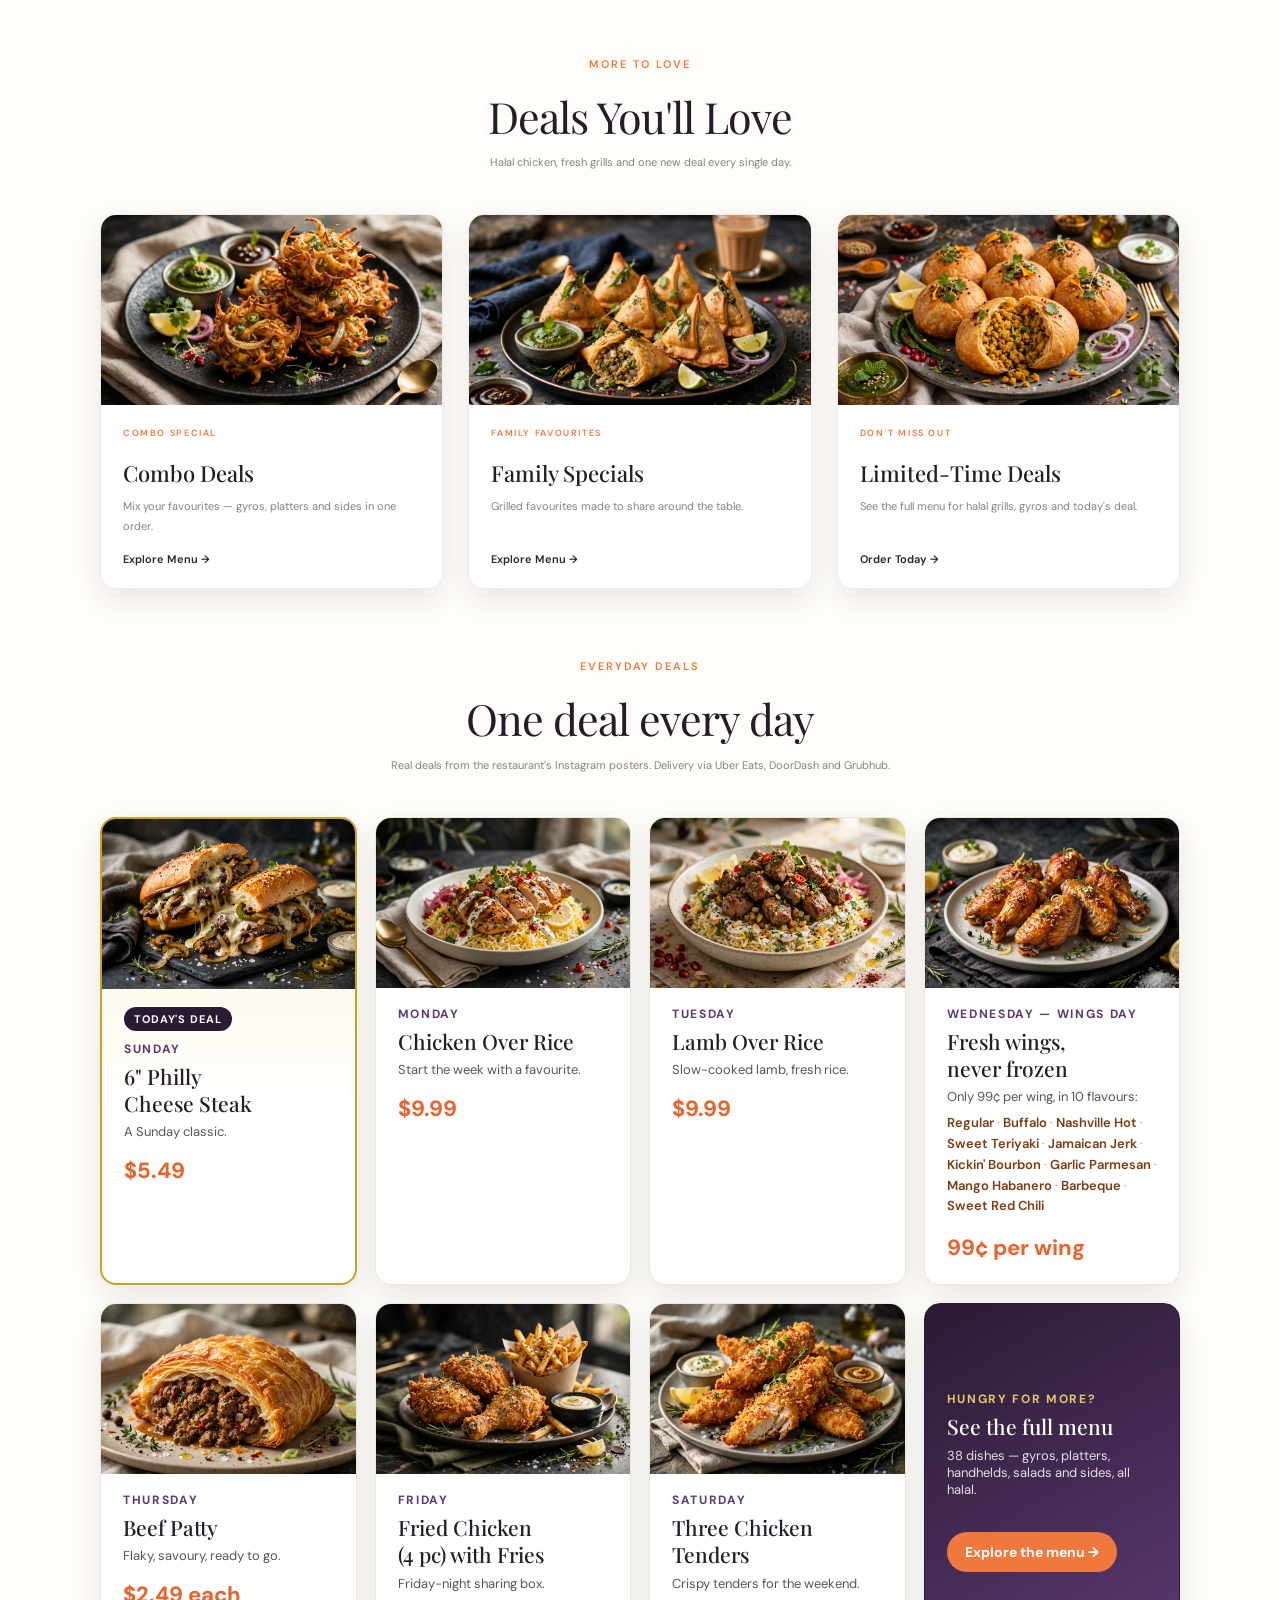
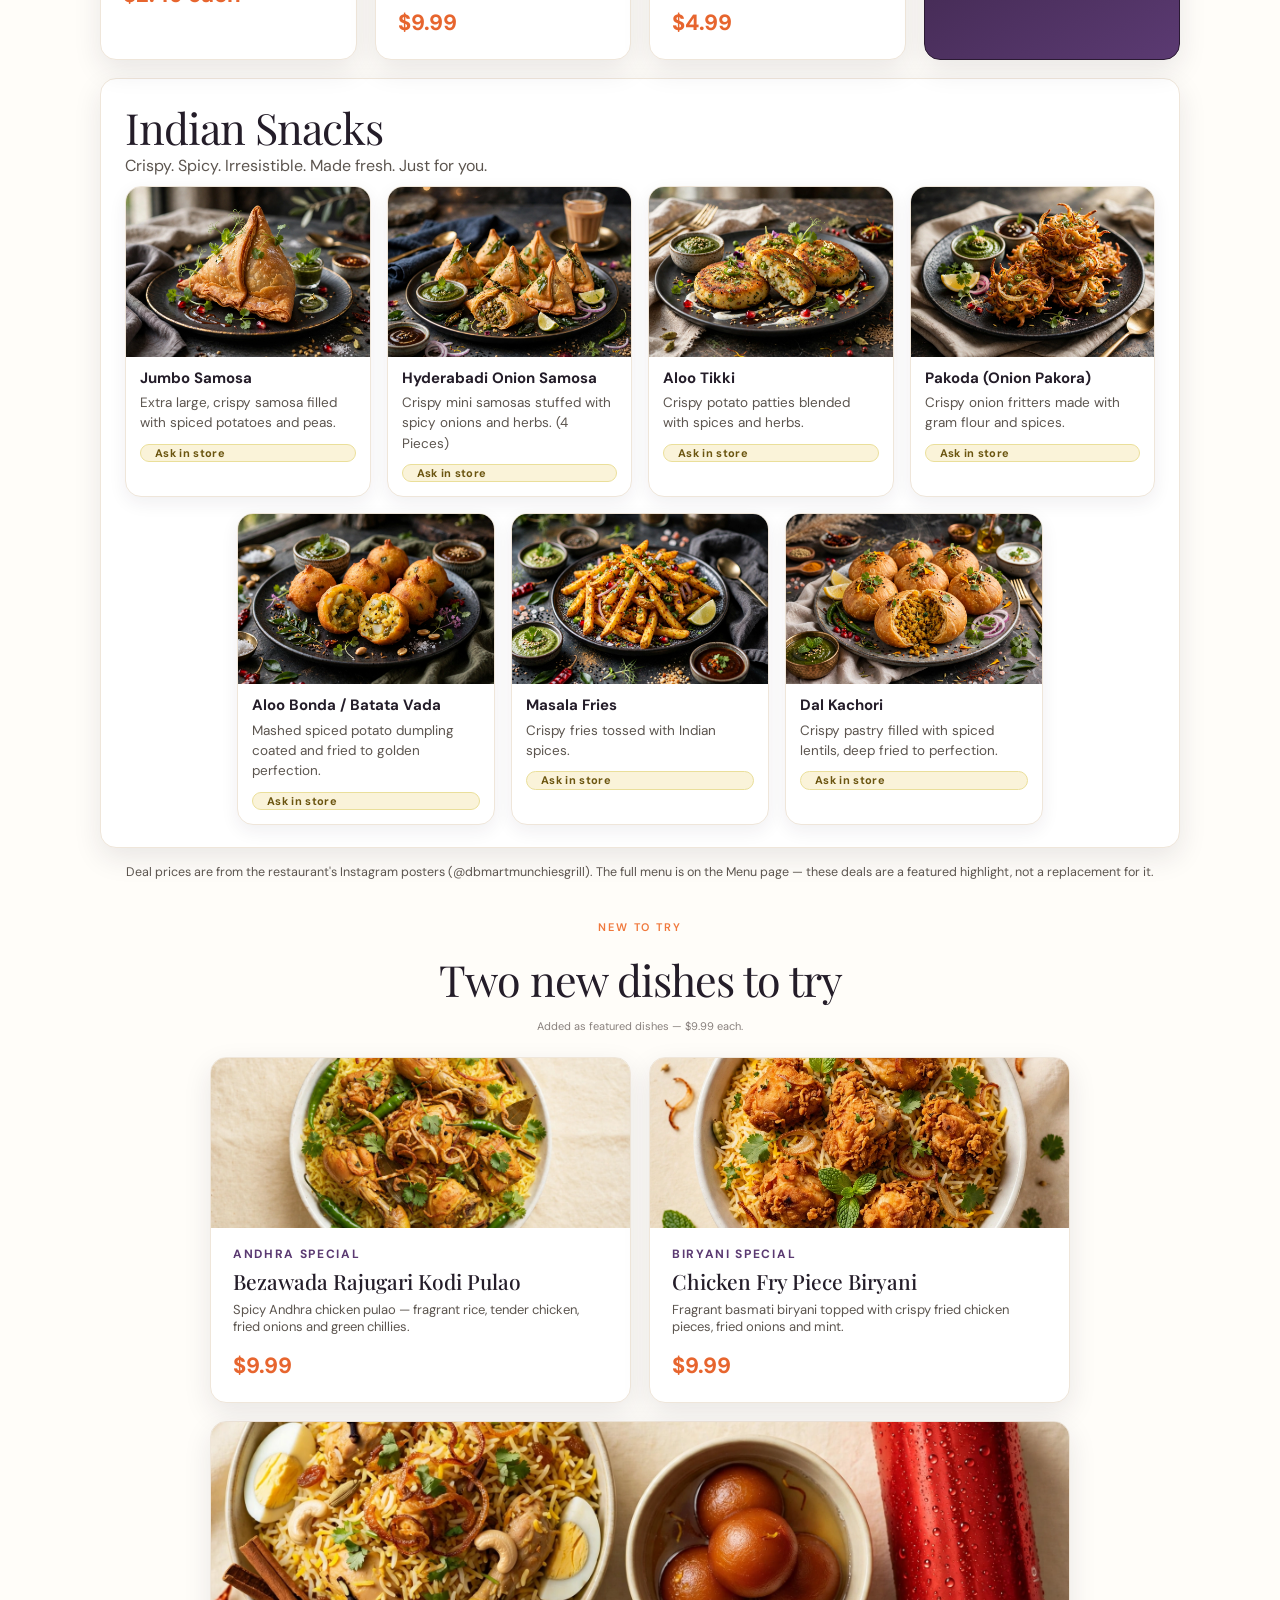
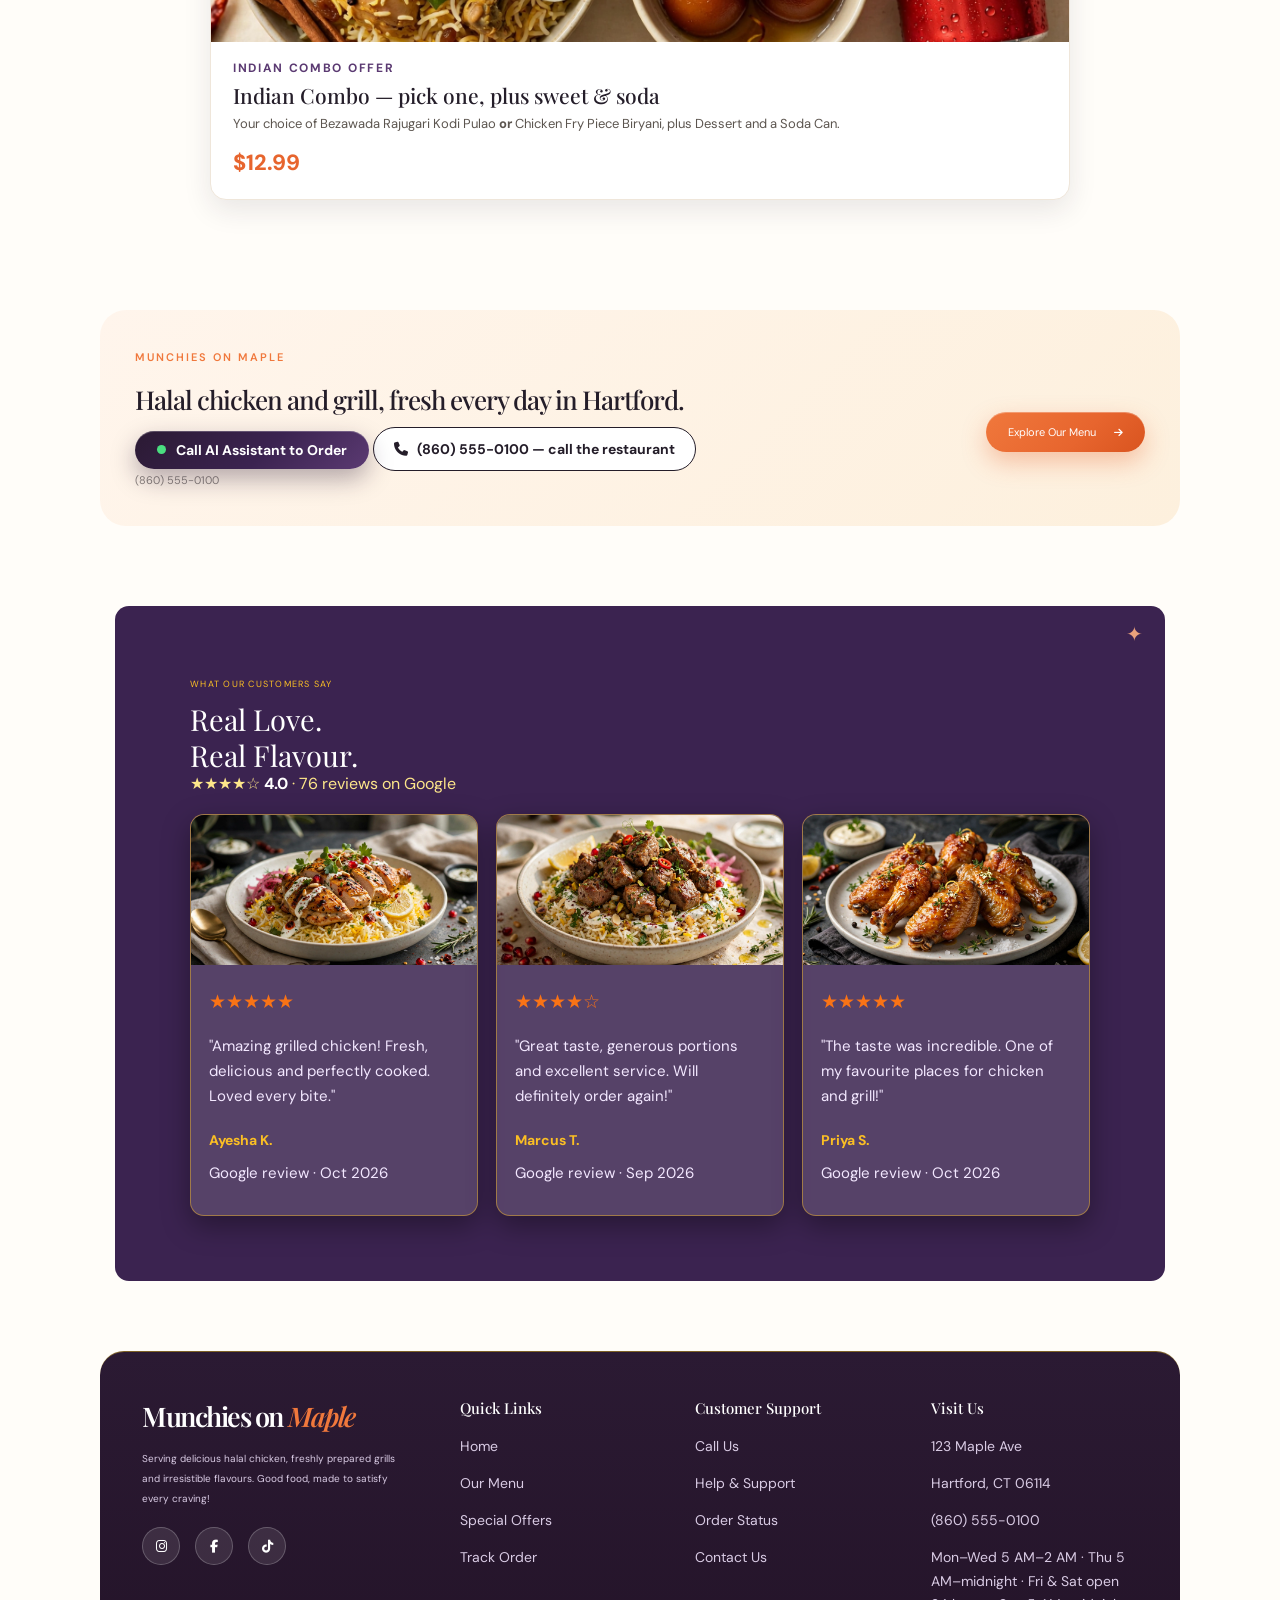
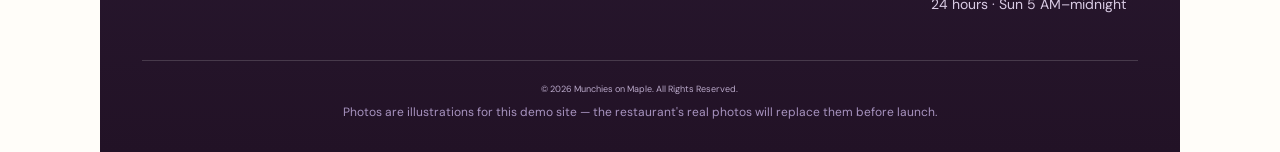
==== commit 252dbc60: "Fictional phone number (860) 555-0100 for the demo-only Munchies on Maple site (was the real 956-041" ====
--- a/index.html
+++ b/index.html
@@ -425,10 +425,10 @@
 
 <button type="button" class="ai-call-btn" onclick="callRestaurant()"><span class="live-dot" aria-hidden="true"></span>Call AI Assistant to Order</button>
 
-        <a href="tel:+18609560415" class="phone-btn"><i class="fa-solid fa-phone"></i> (860) 956-0415 — call the restaurant</a>
-
-
-        <p>(860) 956-0415</p>
+        <a href="tel:+18605550100" class="phone-btn"><i class="fa-solid fa-phone"></i> (860) 555-0100 — call the restaurant</a>
+
+
+        <p>(860) 555-0100</p>
 
     </div>
 
@@ -562,7 +562,7 @@
         <p>123 Maple Ave</p>
         <p>Hartford, CT 06114</p>
 
-        <a href="tel:+18609560415">(860) 956-0415</a>
+        <a href="tel:+18605550100">(860) 555-0100</a>
         <p>Mon–Wed 5 AM–2 AM · Thu 5 AM–midnight · Fri &amp; Sat open 24 hours · Sun 5 AM–midnight</p>
 
     </div>
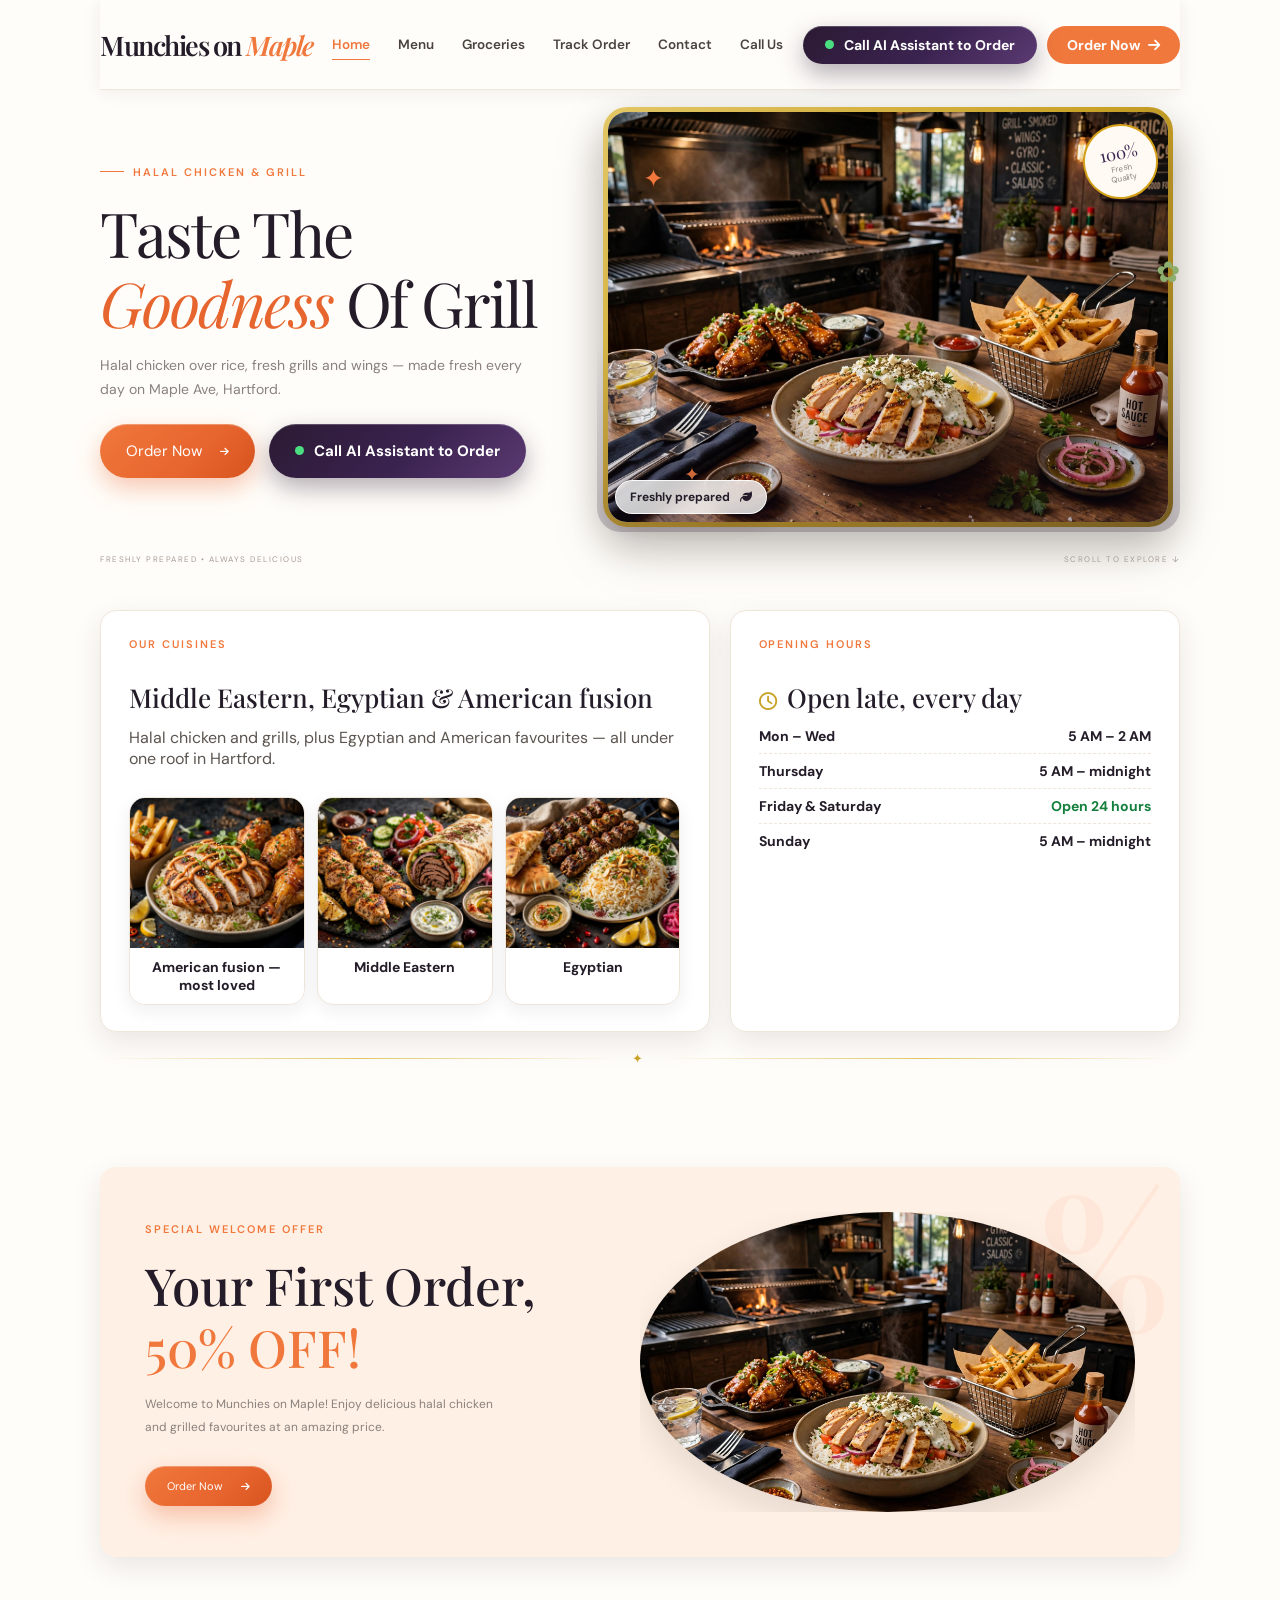
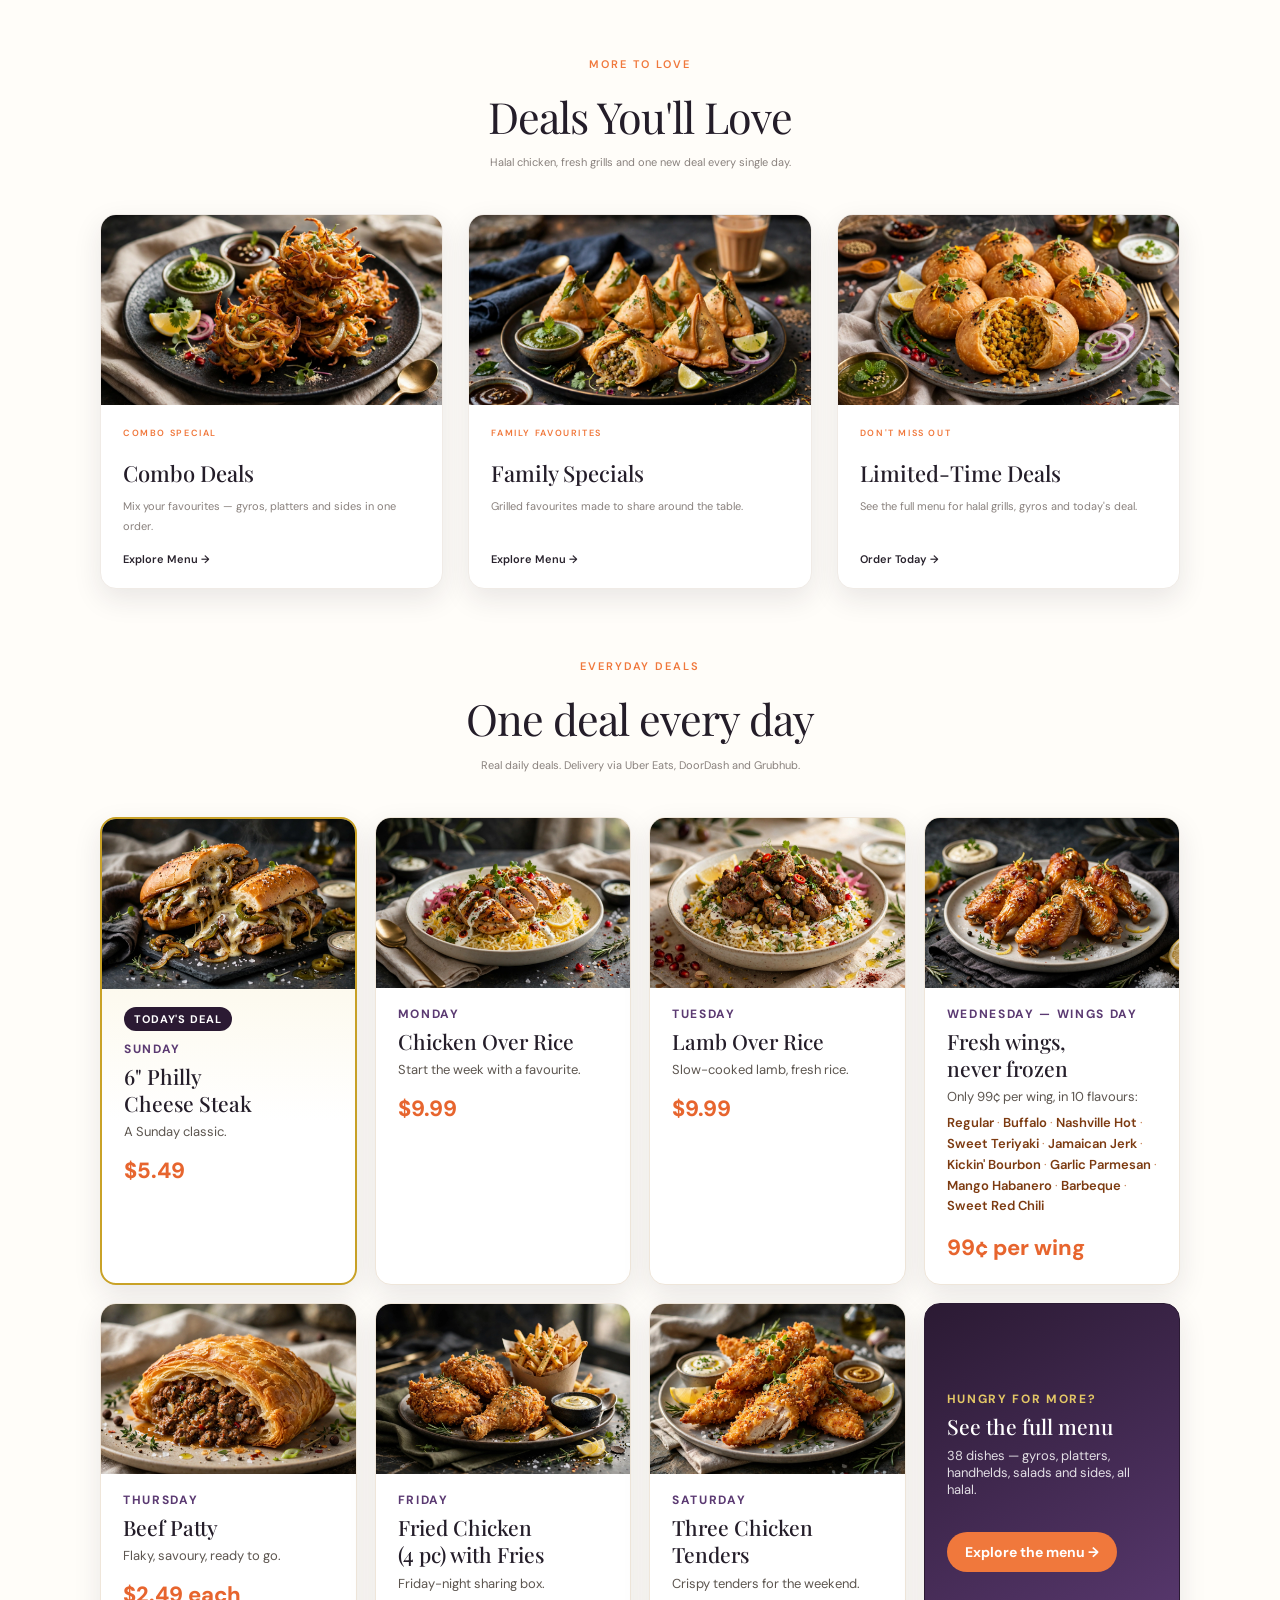
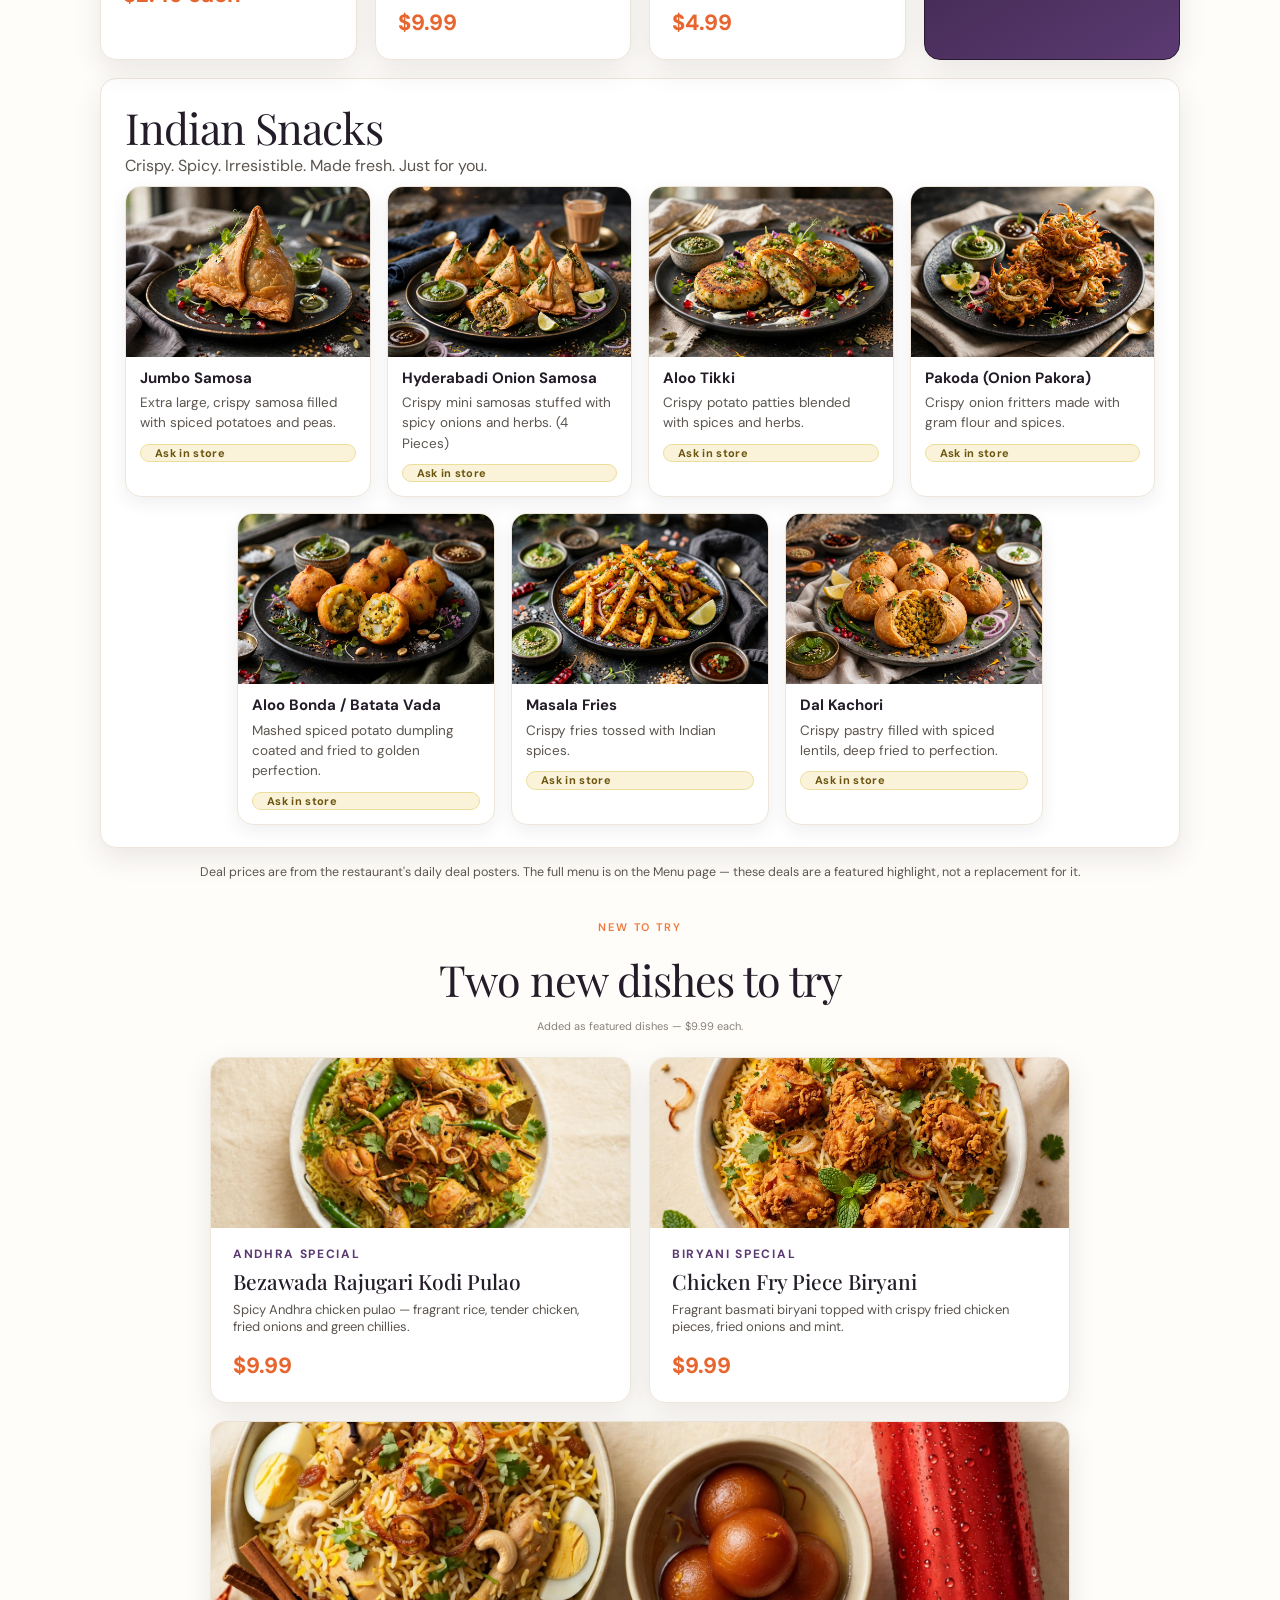
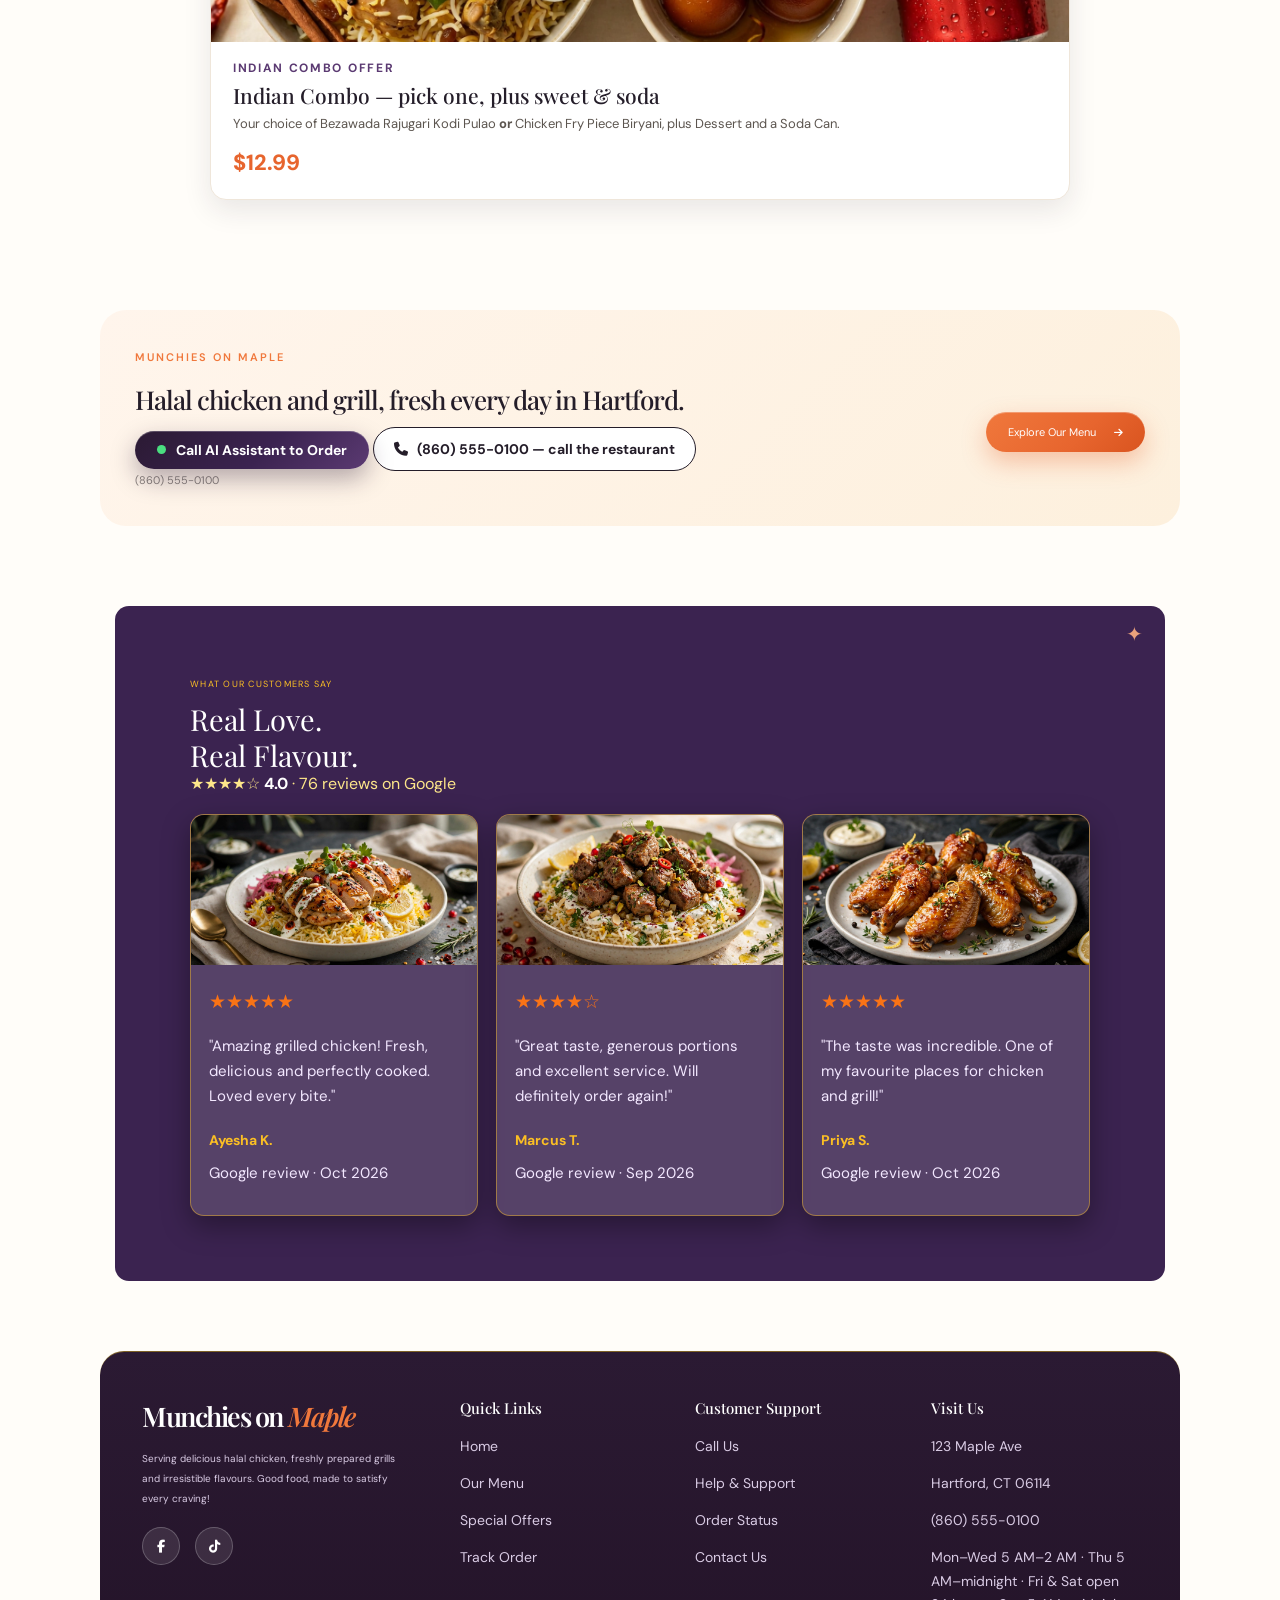
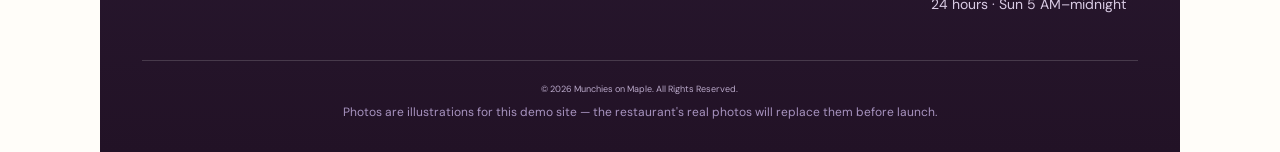
==== commit aaf18f5a: "Remove Instagram link and mentions from the demo site (Munchies on Maple); premium.css?v=8" ====
--- a/index.html
+++ b/index.html
@@ -14,7 +14,7 @@
 
     <link rel="stylesheet" href="style.css">
     <link rel="stylesheet" href="https://cdnjs.cloudflare.com/ajax/libs/font-awesome/6.7.2/css/all.min.css">
-<link rel="stylesheet" href="premium.css?v=7">
+<link rel="stylesheet" href="premium.css?v=8">
 <link rel="stylesheet" href="home-polish.css?v=2">
 </head>
 
@@ -295,14 +295,14 @@
 
 
 
-<!-- EVERYDAY DEALS — featured section, from the restaurant's Instagram posters.
+<!-- EVERYDAY DEALS — featured section, from the restaurant's daily deal posters.
      Separate from the 38-item demo menu: deal prices are NOT menu prices.
      Delivery via Uber Eats, DoorDash and Grubhub. -->
 <section class="deals-section container" id="everyday-deals" aria-label="Everyday deals">
   <div class="section-heading reveal">
     <span class="eyebrow">EVERYDAY DEALS</span>
     <h2 class="section-title">One deal every day</h2>
-    <p>Real deals from the restaurant's Instagram posters. Delivery via Uber Eats, DoorDash and Grubhub.</p>
+    <p>Real daily deals. Delivery via Uber Eats, DoorDash and Grubhub.</p>
   </div>
   <div class="deals-grid">
     <article class="deal-card" data-day="0">
@@ -377,7 +377,7 @@
       <li><img src="assets/images/indian-snacks/dal-kachori.webp" alt="Dal Kachori" loading="lazy"><strong>Dal Kachori</strong><span>Crispy pastry filled with spiced lentils, deep fried to perfection.</span><span class="snack-tag">Ask in store</span></li>
     </ul>
   </div>
-  <p class="deals-source">Deal prices are from the restaurant's Instagram posters (@dbmartmunchiesgrill). The full menu is on the Menu page — these deals are a featured highlight, not a replacement for it.</p>
+  <p class="deals-source">Deal prices are from the restaurant's daily deal posters. The full menu is on the Menu page — these deals are a featured highlight, not a replacement for it.</p>
 </section>
 
 <!-- NEW FEATURED DISHES — two items added at the user's request, $9.99 each -->
@@ -512,10 +512,6 @@
         </p>
 
         <div class="social-links">
-            <a href="https://www.instagram.com/dbmartmunchiesgrill/" aria-label="Instagram — @dbmartmunchiesgrill" target="_blank" rel="noopener">
-                <i class="fa-brands fa-instagram"></i>
-            </a>
-
             <a href="#" aria-label="Facebook">
                 <i class="fa-brands fa-facebook-f"></i>
             </a>
--- a/premium.css
+++ b/premium.css
@@ -287,7 +287,7 @@
 }
 .phone-btn:hover { transform: translateY(-2px); background: #f7f2ea; }
 
-/* ---------- Footer: aligned grid, Instagram, hours ---------- */
+/* ---------- Footer: aligned grid, hours ---------- */
 .footer {
   display: grid; grid-template-columns: 1.4fr 1fr 1fr 1fr; gap: 28px;
   align-items: start; padding-top: 44px;
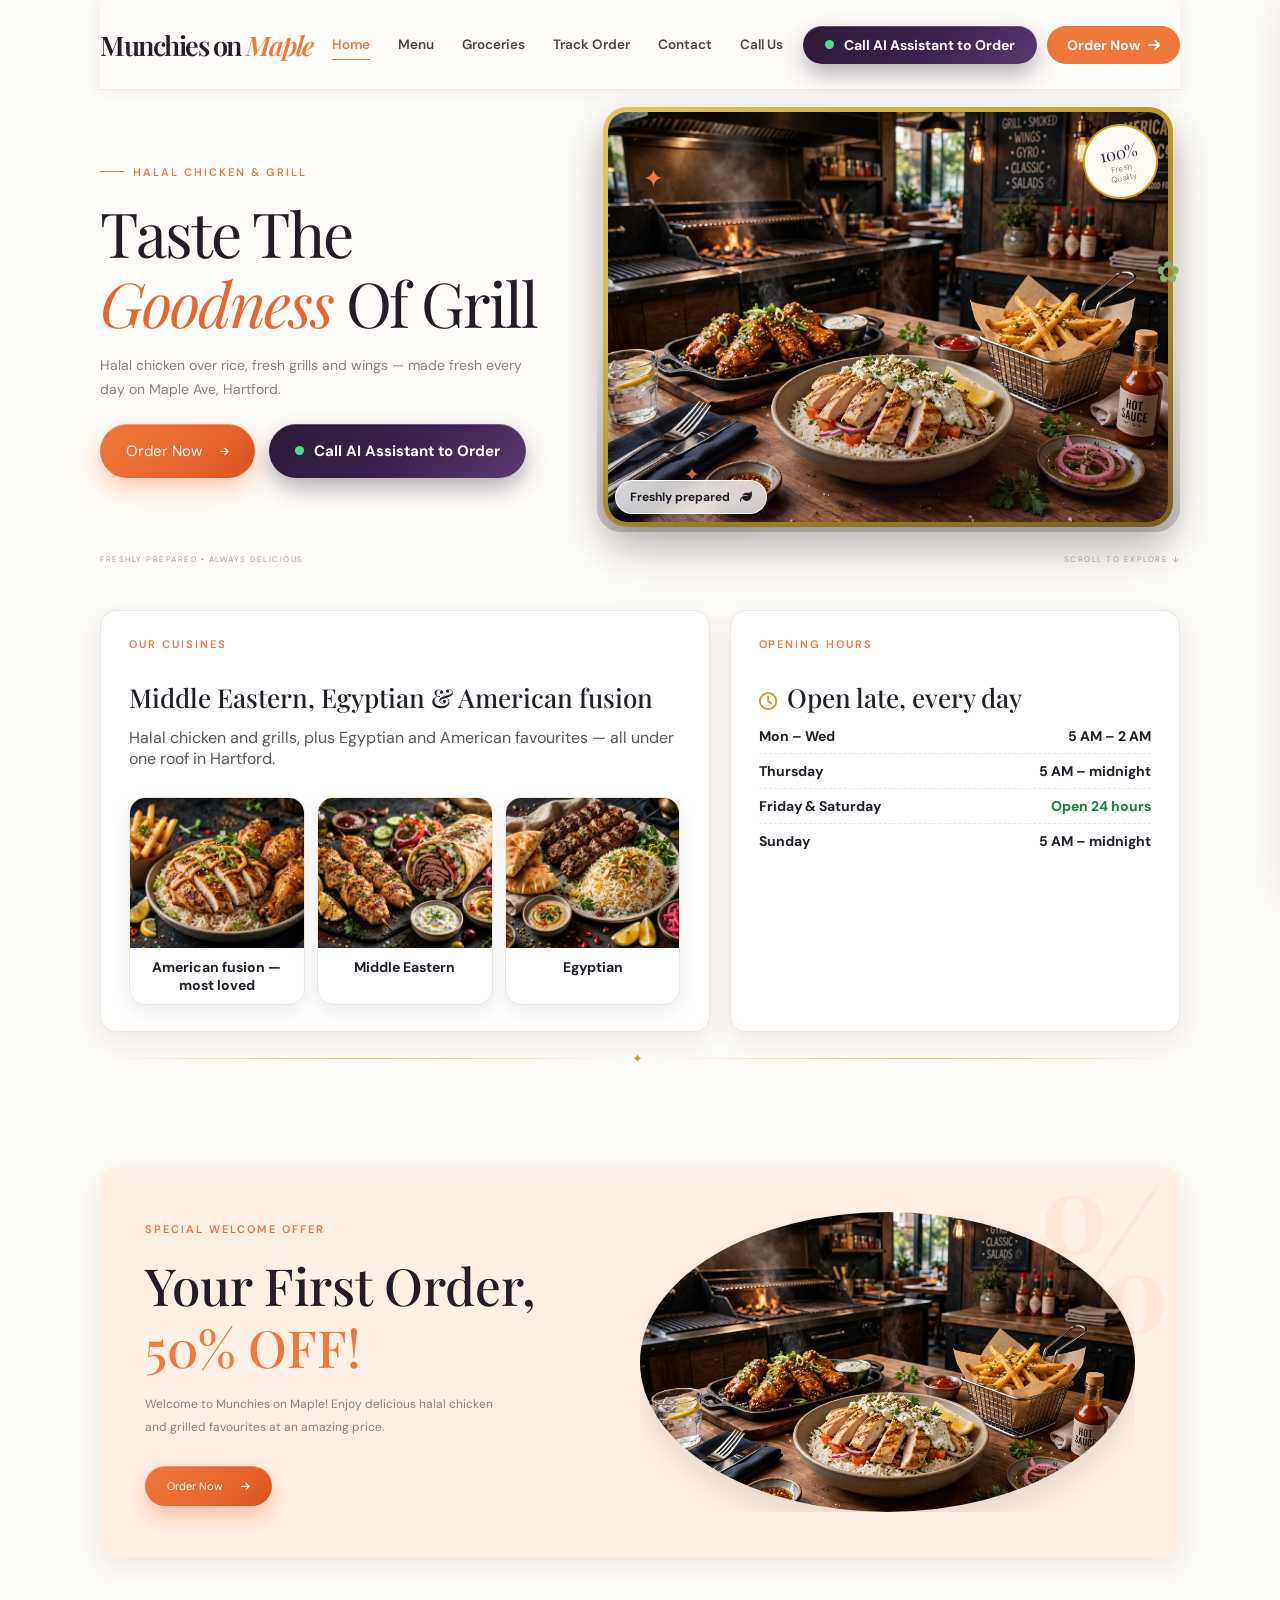
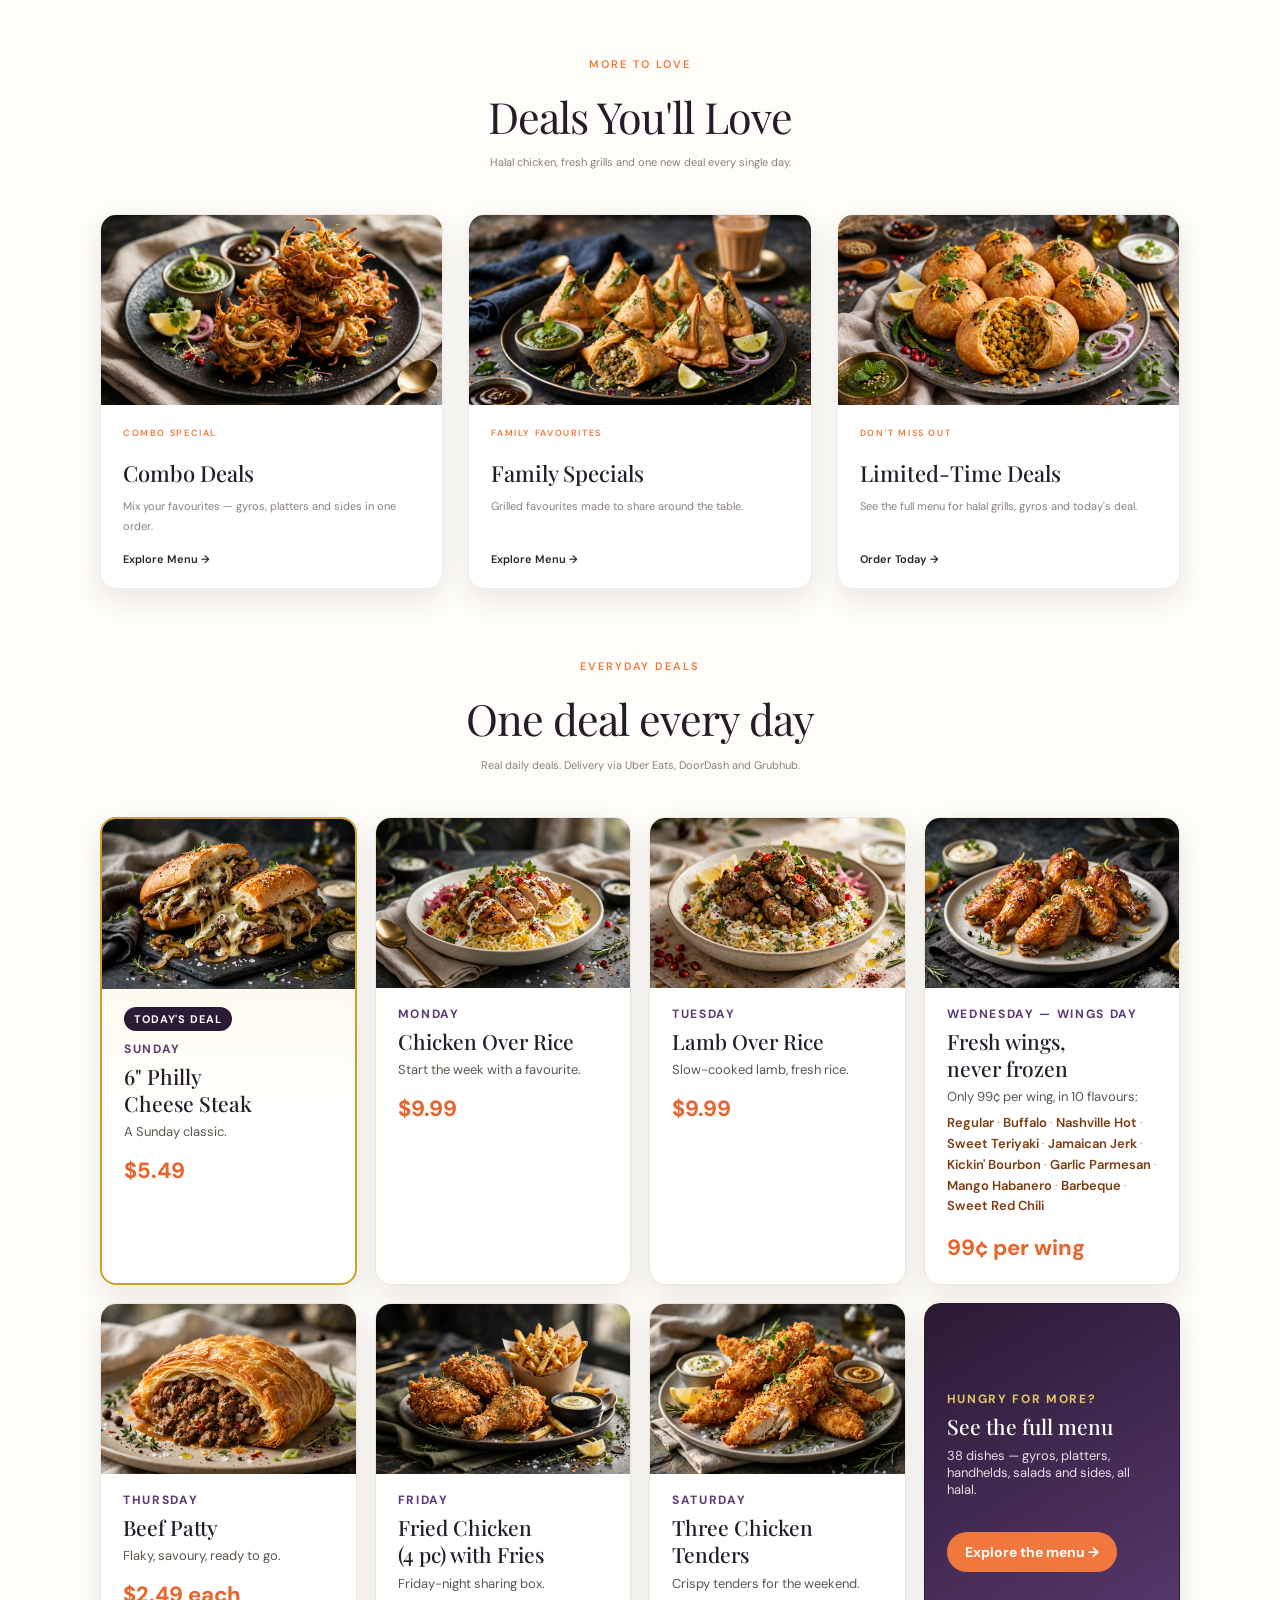
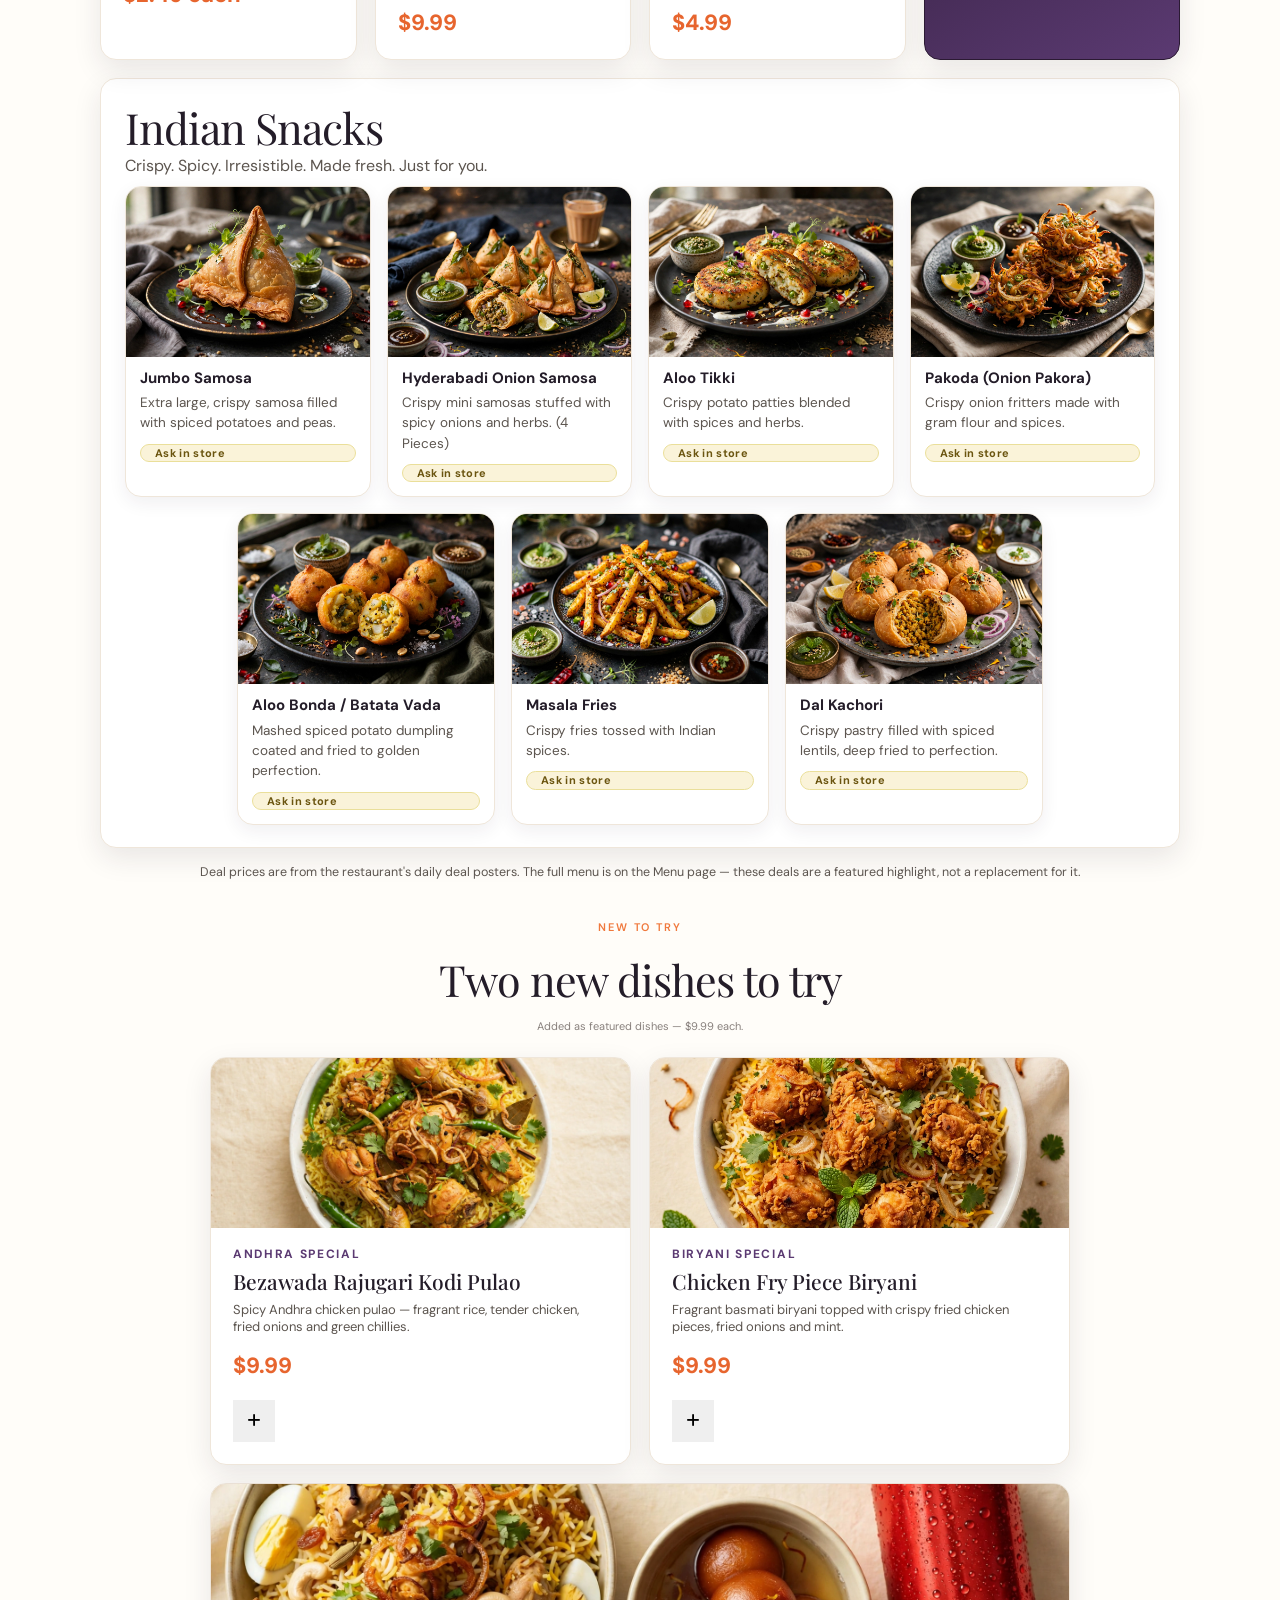
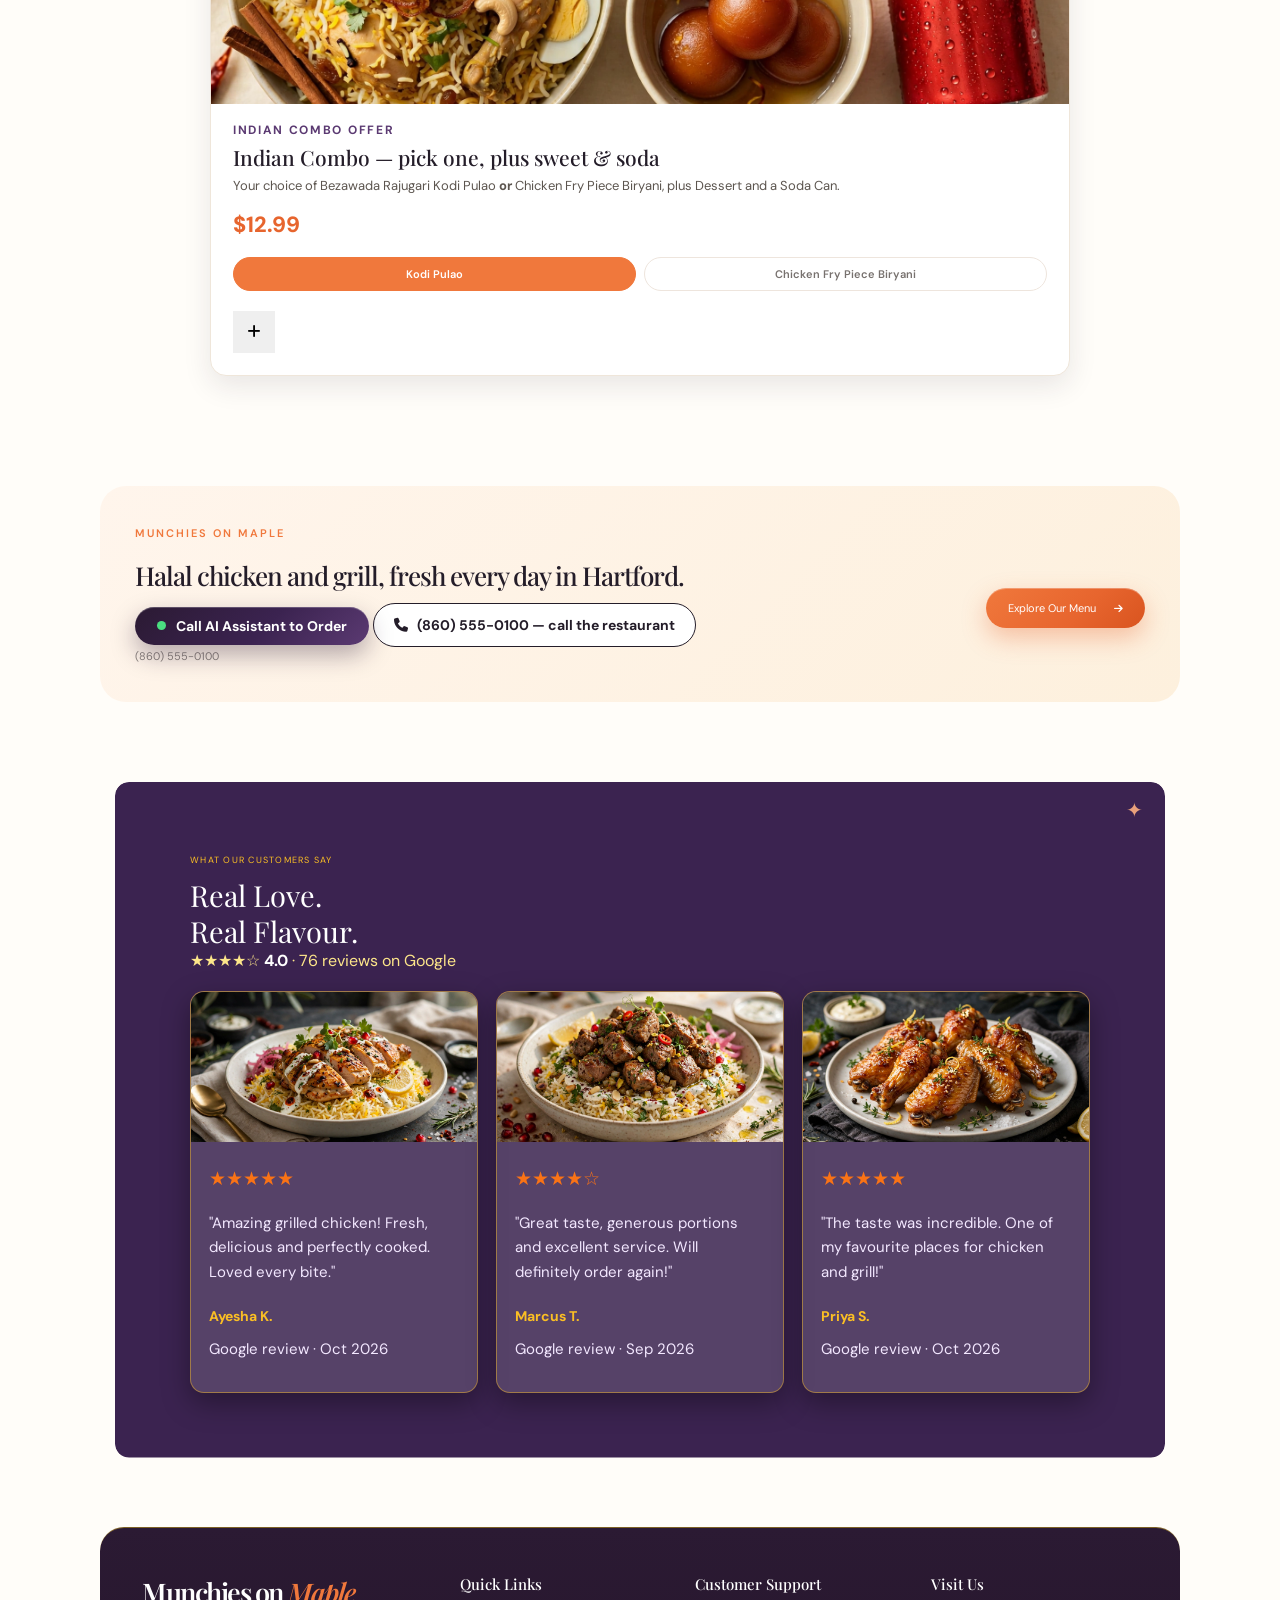
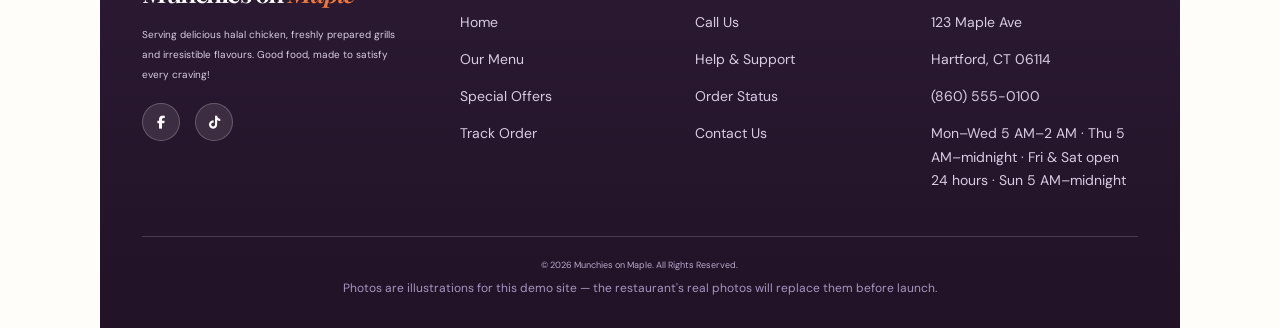
==== commit a431de5f: "Demo ordering system: screenshot-style quantity stepper (trash | qty | +), shared localStorage cart," ====
--- a/index.html
+++ b/index.html
@@ -16,6 +16,7 @@
     <link rel="stylesheet" href="https://cdnjs.cloudflare.com/ajax/libs/font-awesome/6.7.2/css/all.min.css">
 <link rel="stylesheet" href="premium.css?v=8">
 <link rel="stylesheet" href="home-polish.css?v=2">
+<link rel="stylesheet" href="order.css?v=1">
 </head>
 
 <body>
@@ -394,6 +395,7 @@
       <h3>Bezawada Rajugari Kodi Pulao</h3>
       <p class="deal-note">Spicy Andhra chicken pulao — fragrant rice, tender chicken, fried onions and green chillies.</p>
       <p class="deal-price">$9.99</p>
+      <div class="featured-order" data-featured="101"></div>
     </article>
     <article class="deal-card">
       <img class="deal-img" src="assets/images/featured/chicken-fry-piece-biryani.webp" alt="Chicken Fry Piece Biryani" loading="lazy">
@@ -401,6 +403,7 @@
       <h3>Chicken Fry Piece Biryani</h3>
       <p class="deal-note">Fragrant basmati biryani topped with crispy fried chicken pieces, fried onions and mint.</p>
       <p class="deal-price">$9.99</p>
+      <div class="featured-order" data-featured="102"></div>
     </article>
   </div>
   <div class="combo-offer">
@@ -410,6 +413,11 @@
       <h3>Indian Combo — pick one, plus sweet &amp; soda</h3>
       <p class="deal-note">Your choice of Bezawada Rajugari Kodi Pulao <strong>or</strong> Chicken Fry Piece Biryani, plus Dessert and a Soda Can.</p>
       <p class="deal-price">$12.99</p>
+      <div class="combo-choice" role="group" aria-label="Pick your Indian Combo dish">
+        <button type="button" class="combo-choice-btn active" data-combo-choice="103">Kodi Pulao</button>
+        <button type="button" class="combo-choice-btn" data-combo-choice="104">Chicken Fry Piece Biryani</button>
+      </div>
+      <div class="featured-order" data-featured="combo"></div>
     </article>
   </div>
 </section>
@@ -576,6 +584,8 @@
 
 <script src="script.js"></script>
 <script src="assets/retell-call.js?v=2"></script>
+<script src="cart.js?v=1"></script>
+<script src="featured.js?v=1"></script>
 
 <script src="premium.js" defer></script>
 <script src="home-polish.js?v=2" defer></script>
--- a/order.css
+++ b/order.css
@@ -0,0 +1,437 @@
+/* ============================================================
+   MUNCHIES ON MAPLE — DEMO ORDERING SYSTEM (order.css v1)
+   Quantity stepper styled on the user's screenshot:
+   a white pill with a trash icon, the quantity, and a +.
+   Also: floating cart button, cart drawer (so the drawer
+   works on pages that don't load menu.css), featured-dish
+   controls, checkout steppers and the demo banner.
+   ============================================================ */
+
+/* ---------- QUANTITY STEPPER (screenshot style) ---------- */
+
+.qty-stepper {
+    display: inline-flex;
+    align-items: center;
+    gap: 2px;
+    height: 46px;
+    padding: 0 8px;
+    background: #ffffff;
+    border: 1px solid #ece4dc;
+    border-radius: 999px;
+    box-shadow: 0 8px 22px rgba(43, 26, 51, .12);
+}
+
+.qty-stepper--sm {
+    height: 40px;
+    padding: 0 6px;
+    box-shadow: 0 5px 16px rgba(43, 26, 51, .10);
+}
+
+.qty-stepper__btn {
+    width: 34px;
+    height: 34px;
+    display: grid;
+    place-items: center;
+    border-radius: 50%;
+    background: transparent;
+    color: var(--dark);
+    font-size: 15px;
+    cursor: pointer;
+    transition: background .2s ease, color .2s ease, transform .15s ease;
+}
+
+.qty-stepper--sm .qty-stepper__btn {
+    width: 30px;
+    height: 30px;
+    font-size: 13px;
+}
+
+.qty-stepper__btn:hover {
+    background: #fff0e5;
+    color: var(--orange-dark);
+}
+
+.qty-stepper__btn:active {
+    transform: scale(.92);
+}
+
+.qty-stepper__btn--dec {
+    font-size: 14px;
+}
+
+.qty-stepper--sm .qty-stepper__btn--dec {
+    font-size: 12px;
+}
+
+.qty-stepper__num {
+    min-width: 28px;
+    text-align: center;
+    font-family: var(--body);
+    font-size: 16px;
+    font-weight: 700;
+    color: var(--dark);
+    line-height: 1;
+}
+
+.qty-stepper--sm .qty-stepper__num {
+    min-width: 24px;
+    font-size: 14px;
+}
+
+/* Menu-card control slot: Add button or stepper, same spot. */
+.menu-card-control {
+    display: inline-flex;
+    align-items: center;
+}
+
+.menu-card-control .qty-stepper {
+    height: 42px;
+}
+
+/* Unavailable dish (Jojo Potatoes): small grey pill, not a round button. */
+.menu-add-btn--unavailable {
+    width: auto;
+    height: 35px;
+    padding: 0 14px;
+    border-radius: 999px;
+    background: #f0ebe6;
+    color: #89817d;
+    font-size: 10px;
+    font-weight: 600;
+    cursor: not-allowed;
+}
+
+.menu-add-btn--unavailable:hover {
+    background: #f0ebe6;
+    transform: none;
+}
+
+/* ---------- FLOATING CART BUTTON ---------- */
+
+.floating-cart-btn {
+    position: fixed;
+    right: 22px;
+    bottom: 22px;
+    z-index: 300;
+    display: flex;
+    align-items: center;
+    gap: 10px;
+    padding: 13px 20px 13px 18px;
+    border: 0;
+    border-radius: 999px;
+    background: var(--orange);
+    color: #ffffff;
+    font-family: var(--body);
+    font-size: 13px;
+    cursor: pointer;
+    box-shadow: 0 14px 34px rgba(231, 101, 46, .42);
+    opacity: 0;
+    visibility: hidden;
+    transform: translateY(16px);
+    transition: opacity .3s ease, visibility .3s ease, transform .3s ease, background .2s ease;
+}
+
+.floating-cart-btn.show {
+    opacity: 1;
+    visibility: visible;
+    transform: translateY(0);
+}
+
+.floating-cart-btn:hover {
+    background: var(--orange-dark);
+}
+
+.floating-cart-btn > i {
+    font-size: 17px;
+}
+
+.floating-cart-btn__text {
+    display: flex;
+    flex-direction: column;
+    align-items: flex-start;
+    line-height: 1.25;
+    text-align: left;
+}
+
+.floating-cart-btn__text strong {
+    font-weight: 700;
+}
+
+.floating-cart-btn__text span {
+    font-size: 11px;
+    opacity: .92;
+}
+
+/* ---------- CART DRAWER (also used on pages without menu.css) ---------- */
+
+.cart-overlay {
+    position: fixed;
+    inset: 0;
+    background: rgba(0, 0, 0, .4);
+    z-index: 200;
+    opacity: 0;
+    visibility: hidden;
+    transition: .3s ease;
+}
+
+.cart-overlay.open {
+    opacity: 1;
+    visibility: visible;
+}
+
+.cart-panel {
+    position: fixed;
+    z-index: 201;
+    top: 0;
+    right: -450px;
+    width: min(420px, 100%);
+    height: 100vh;
+    background: var(--cream);
+    padding: 28px;
+    display: flex;
+    flex-direction: column;
+    transition: right .4s cubic-bezier(.2, .7, .2, 1);
+}
+
+.cart-panel.open {
+    right: 0;
+}
+
+.cart-header {
+    display: flex;
+    justify-content: space-between;
+    align-items: center;
+    padding-bottom: 20px;
+    border-bottom: 1px solid #eee5dd;
+}
+
+.cart-header h2 {
+    font-family: var(--heading);
+    font-weight: 500;
+}
+
+.cart-header button {
+    background: transparent;
+    font-size: 20px;
+    color: var(--dark);
+    cursor: pointer;
+}
+
+.cart-items {
+    flex: 1;
+    overflow-y: auto;
+    padding-top: 20px;
+}
+
+.empty-cart {
+    color: var(--text);
+    text-align: center;
+    margin-top: 50px;
+    font-size: 13px;
+}
+
+.cart-item {
+    display: flex;
+    align-items: center;
+    justify-content: space-between;
+    gap: 12px;
+    padding: 14px 0;
+    border-bottom: 1px solid #eee5dd;
+}
+
+.cart-item__info h4 {
+    font-family: var(--heading);
+    font-size: 14px;
+    font-weight: 500;
+    line-height: 1.35;
+}
+
+.cart-item__info p {
+    color: var(--orange);
+    font-size: 11px;
+    margin-top: 5px;
+}
+
+.cart-item__side {
+    display: flex;
+    flex-direction: column;
+    align-items: flex-end;
+    gap: 8px;
+}
+
+.cart-item__total {
+    font-size: 13px;
+    color: var(--dark);
+}
+
+.cart-footer {
+    border-top: 1px solid #eee5dd;
+    padding-top: 20px;
+}
+
+.cart-total {
+    display: flex;
+    justify-content: space-between;
+    margin-bottom: 20px;
+}
+
+.cart-total strong {
+    color: var(--orange);
+}
+
+.checkout-btn {
+    width: 100%;
+    justify-content: center;
+    margin-top: 0;
+}
+
+.cart-panel .checkout-disclaimer {
+    text-align: center;
+    font-size: 11px;
+    color: var(--text);
+    margin: 12px 0 0;
+}
+
+/* ---------- FEATURED DISHES + INDIAN COMBO (home page) ---------- */
+
+.featured-order {
+    display: flex;
+    align-items: center;
+    justify-content: space-between;
+    gap: 10px;
+    margin-top: 14px;
+}
+
+.featured-order .menu-add-btn {
+    width: 42px;
+    height: 42px;
+    font-size: 15px;
+}
+
+.combo-choice {
+    display: flex;
+    gap: 8px;
+    margin-top: 12px;
+}
+
+.combo-choice-btn {
+    flex: 1;
+    padding: 9px 10px;
+    border: 1px solid #eee5dd;
+    border-radius: 999px;
+    background: #ffffff;
+    color: #77716e;
+    font-family: var(--body);
+    font-size: 11px;
+    font-weight: 600;
+    cursor: pointer;
+    transition: .2s ease;
+}
+
+.combo-choice-btn.active {
+    background: var(--orange);
+    border-color: var(--orange);
+    color: #ffffff;
+}
+
+/* ---------- CHECKOUT ---------- */
+
+.demo-banner {
+    display: flex;
+    gap: 10px;
+    align-items: flex-start;
+    margin: 0 0 22px;
+    padding: 13px 16px;
+    border: 1px solid #f3ddb0;
+    border-radius: 12px;
+    background: #fff8e6;
+    color: #7a5a12;
+    font-size: 12.5px;
+    line-height: 1.55;
+}
+
+.demo-banner i {
+    margin-top: 2px;
+    color: #c9a227;
+}
+
+.demo-banner strong {
+    color: #6b4d0d;
+}
+
+.checkout-item {
+    align-items: center;
+}
+
+.checkout-item .qty-stepper {
+    height: 38px;
+    padding: 0 5px;
+    box-shadow: 0 4px 14px rgba(43, 26, 51, .09);
+}
+
+.checkout-item .qty-stepper__btn {
+    width: 28px;
+    height: 28px;
+    font-size: 12px;
+}
+
+.checkout-item .qty-stepper__num {
+    min-width: 22px;
+    font-size: 13px;
+}
+
+.checkout-item__side {
+    display: flex;
+    flex-direction: column;
+    align-items: flex-end;
+    gap: 6px;
+}
+
+.order-success-items {
+    width: 100%;
+    max-width: 420px;
+    margin: 22px auto 0;
+    text-align: left;
+    border-top: 1px solid #eee5dd;
+    padding-top: 6px;
+}
+
+.order-success-items .checkout-item {
+    padding: 10px 0;
+}
+
+.order-success-total {
+    display: flex;
+    justify-content: space-between;
+    max-width: 420px;
+    width: 100%;
+    margin: 6px auto 0;
+    padding-top: 12px;
+    border-top: 1px solid #eee5dd;
+    font-size: 14px;
+}
+
+.order-success-total strong {
+    color: var(--orange);
+}
+
+.order-success-note {
+    margin-top: 14px;
+    font-size: 12.5px;
+    color: var(--text);
+    line-height: 1.6;
+}
+
+/* ---------- RESPONSIVE ---------- */
+
+@media (max-width: 650px) {
+    .floating-cart-btn {
+        right: 14px;
+        bottom: 14px;
+        padding: 12px 16px 12px 15px;
+    }
+
+    .cart-item {
+        align-items: flex-start;
+    }
+}
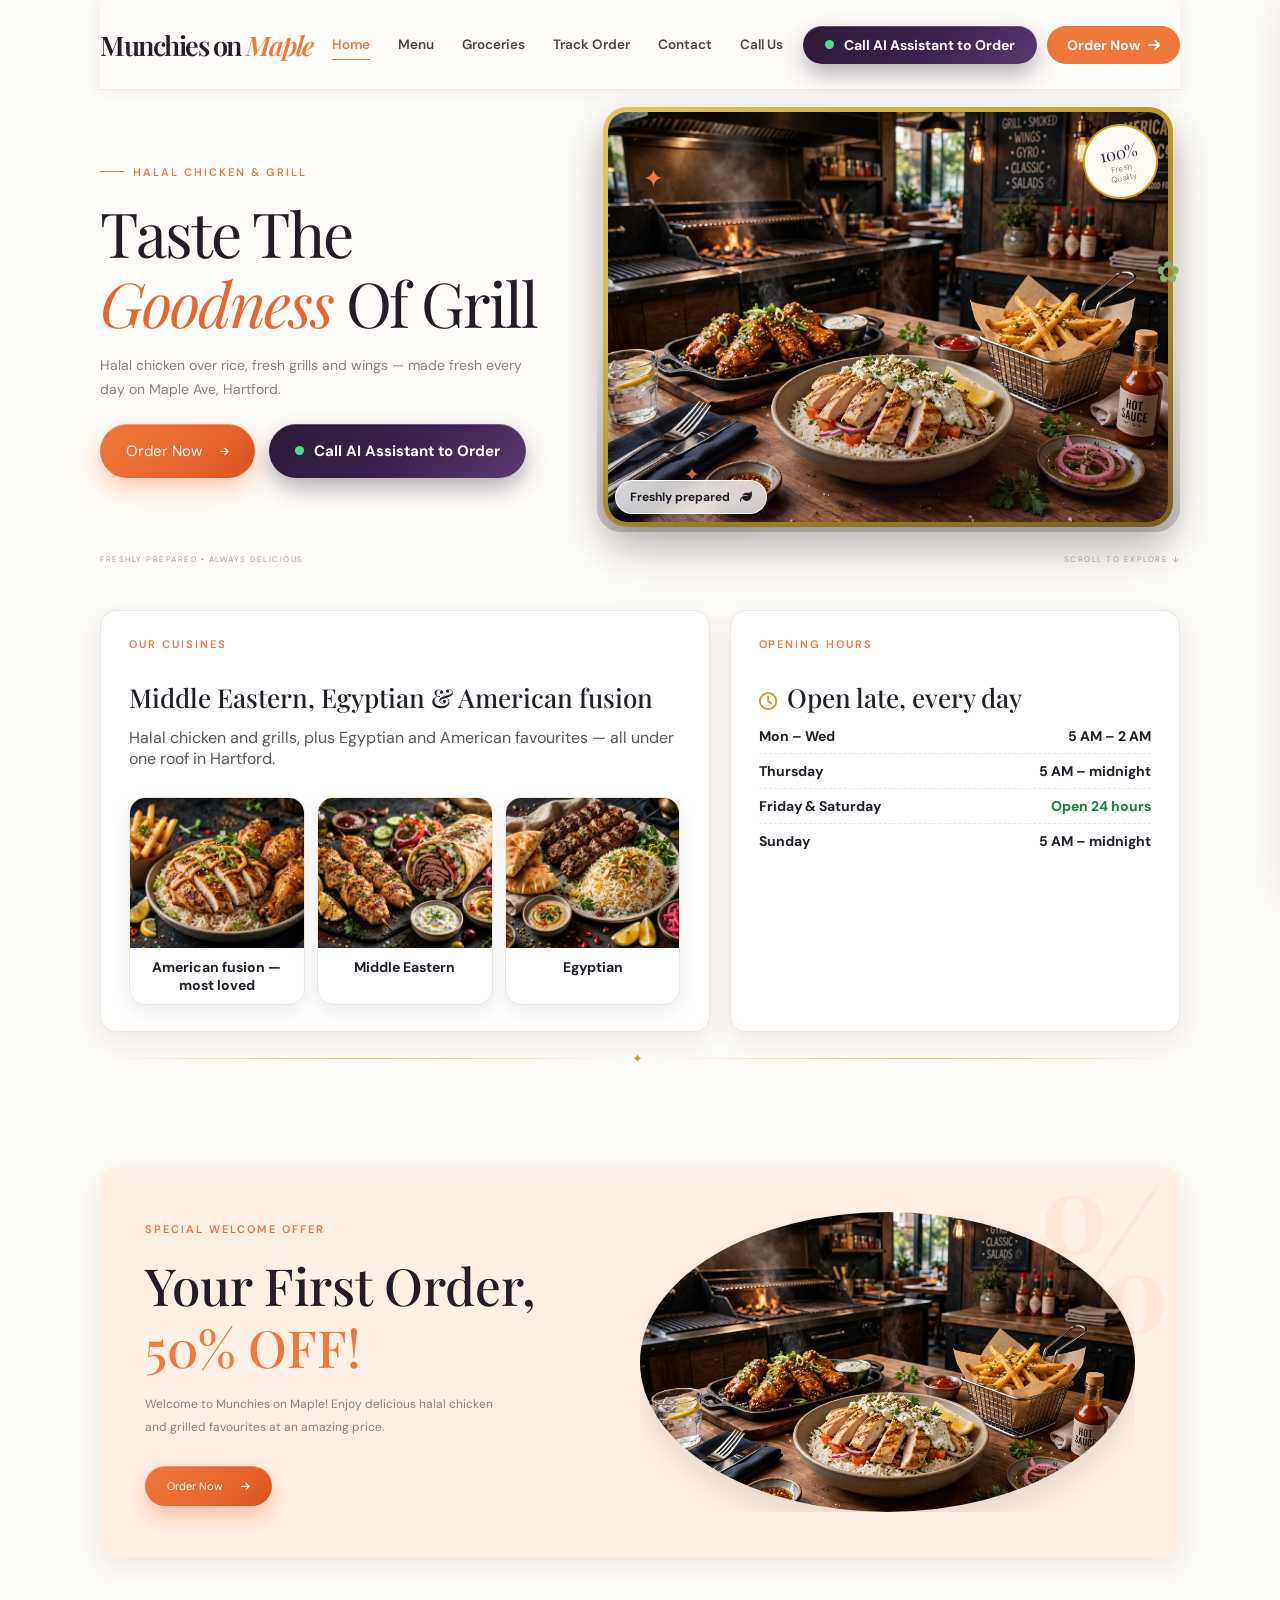
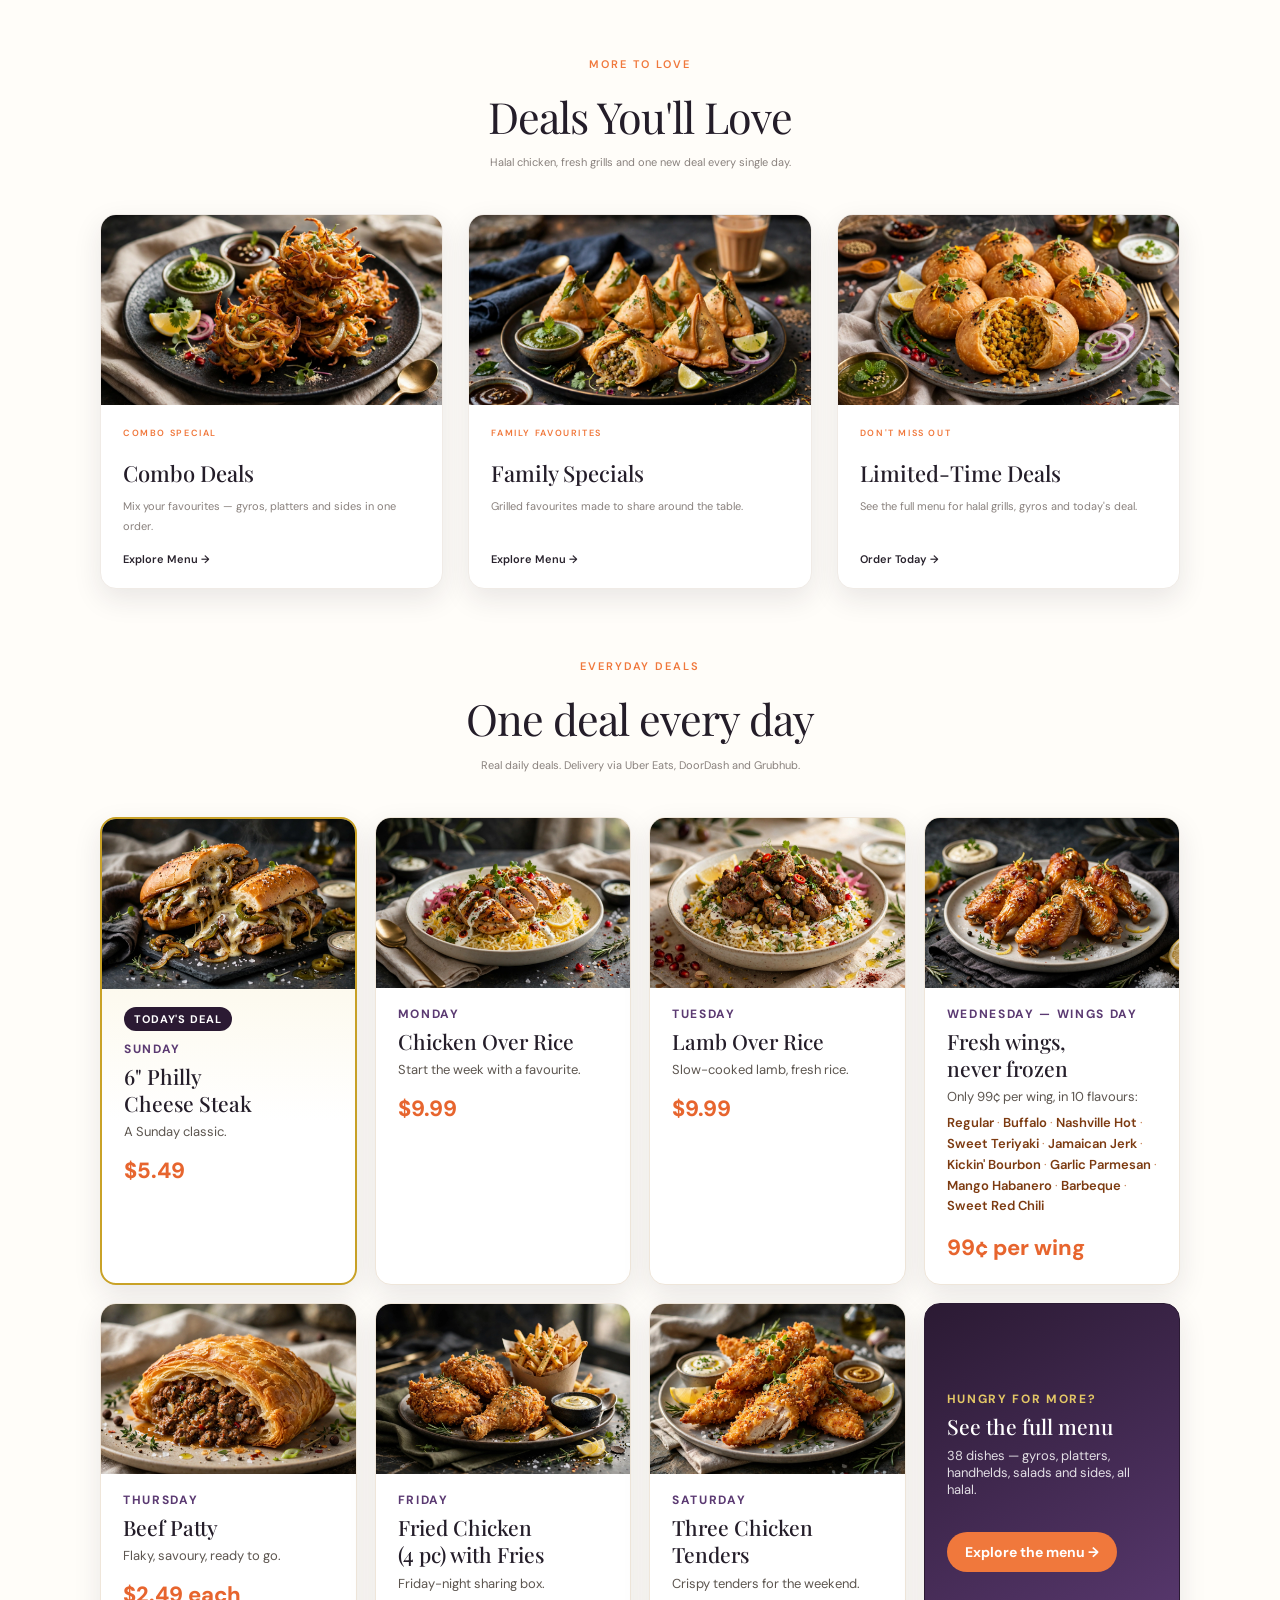
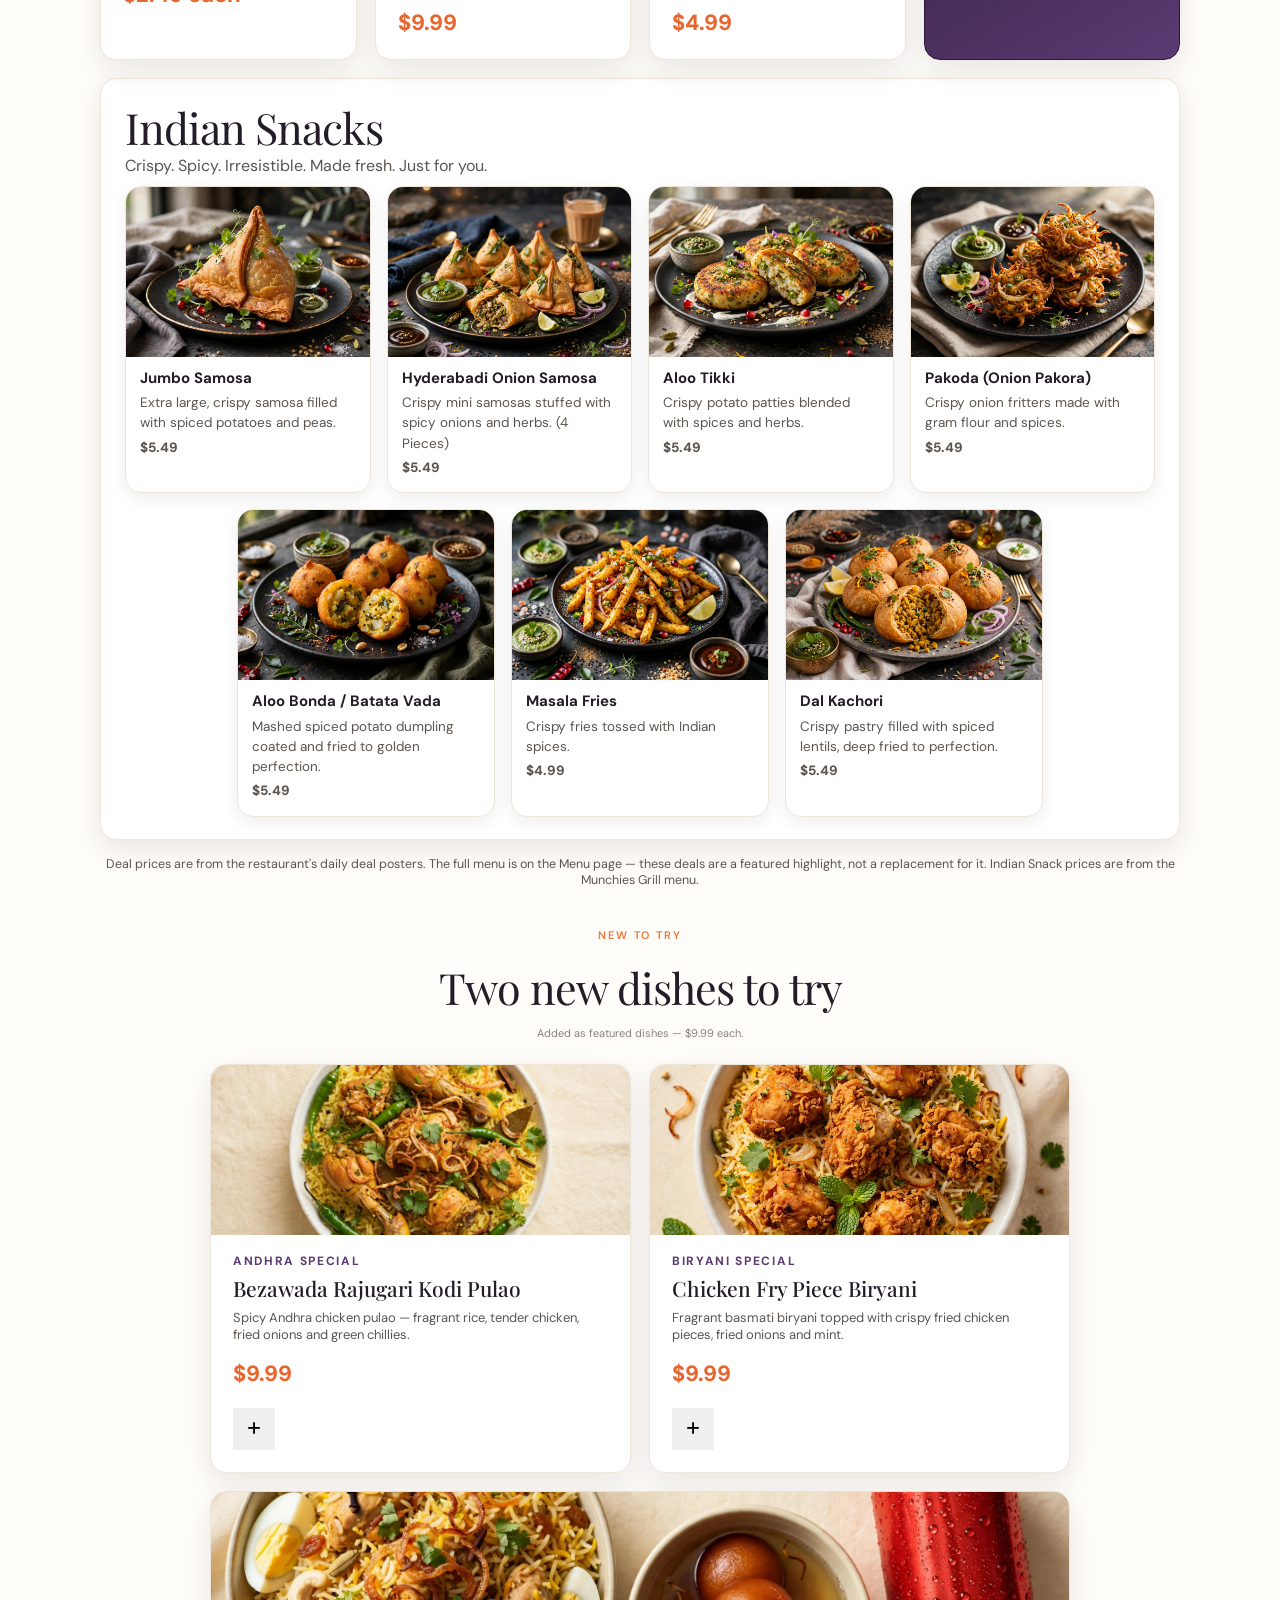
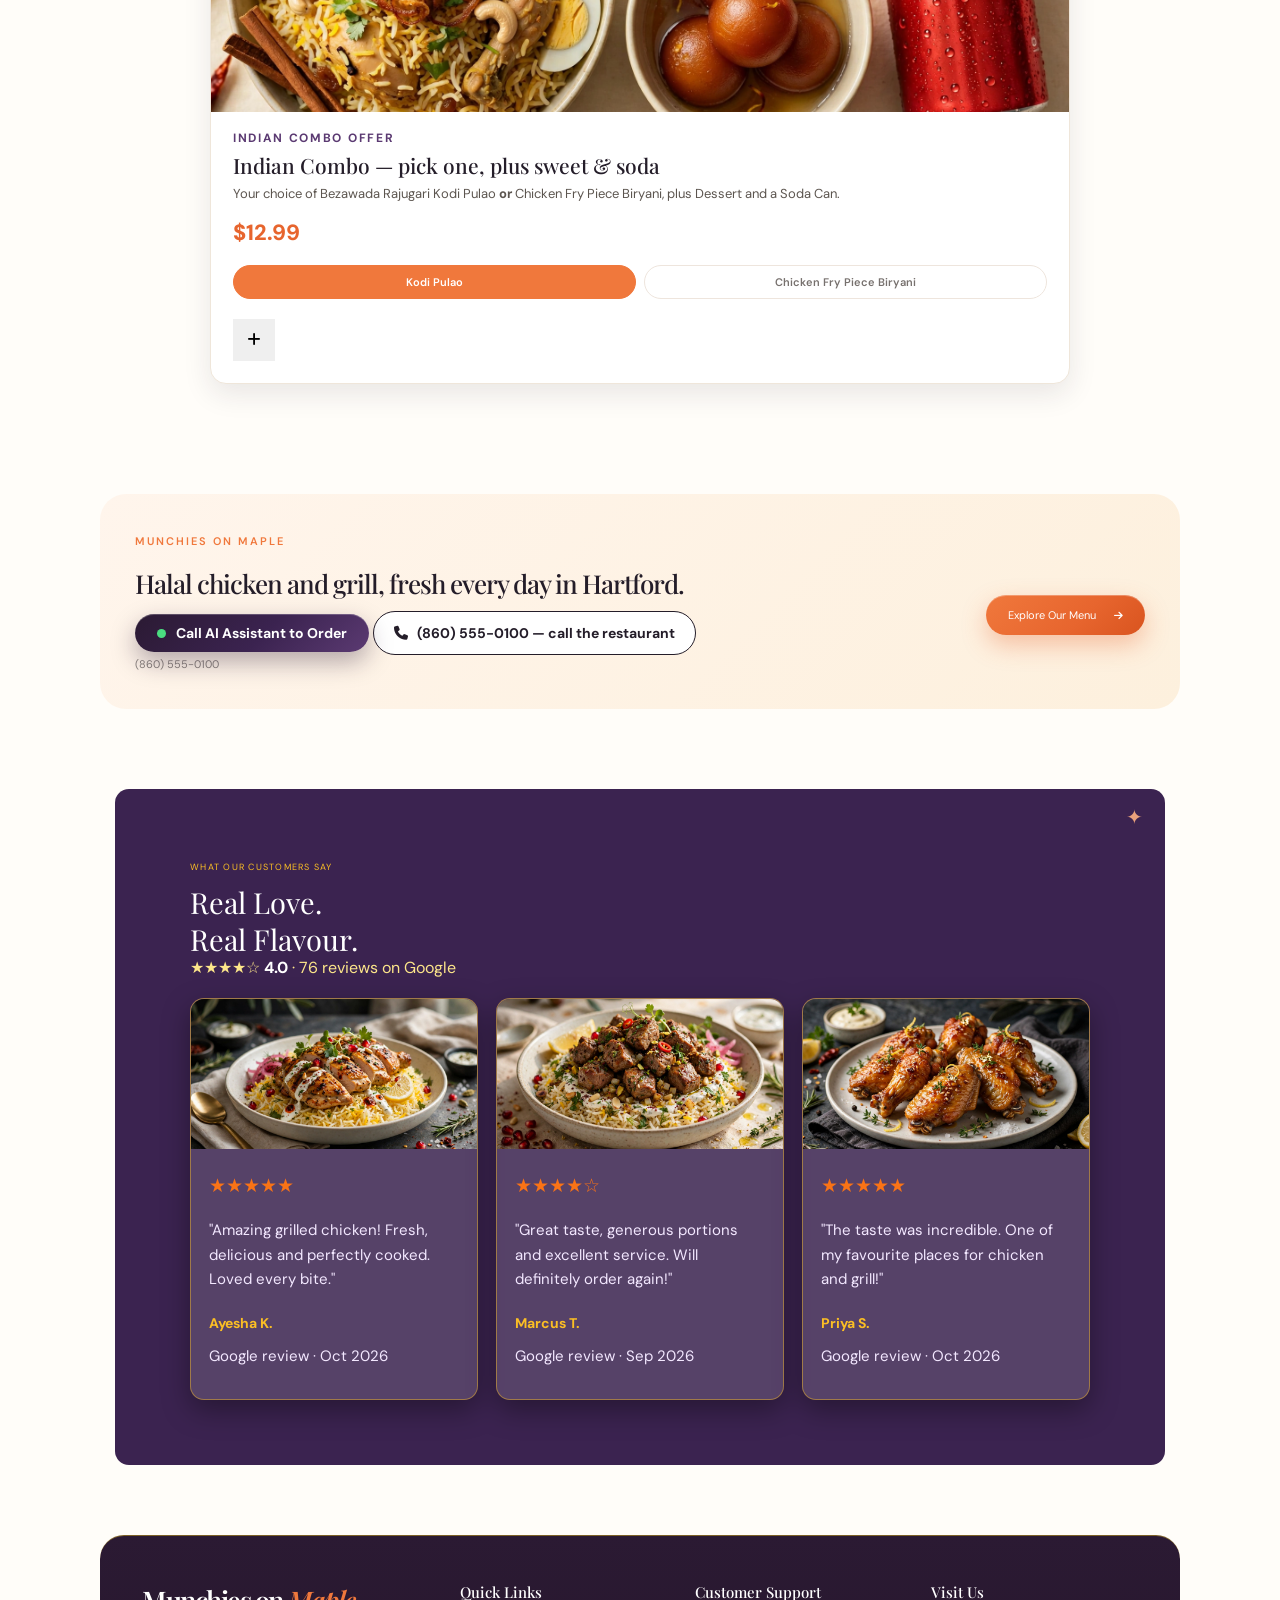
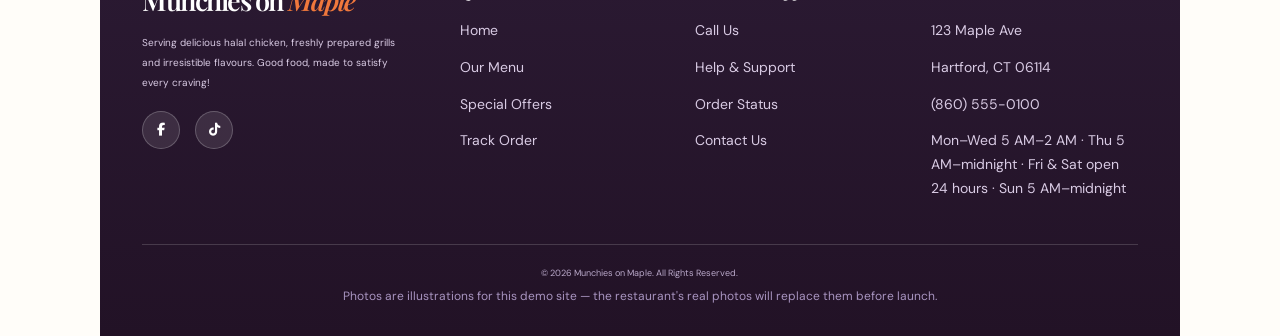
==== commit 0c52e5cf: "Show real Indian Snack prices from the Munchies Grill menu Replace 'Ask in store' tags with menu pri" ====
--- a/index.html
+++ b/index.html
@@ -369,16 +369,16 @@
     <h3 class="section-title">Indian Snacks</h3>
     <p>Crispy. Spicy. Irresistible. Made fresh. Just for you.</p>
     <ul class="snack-list">
-      <li><img src="assets/images/indian-snacks/jumbo-samosa.webp" alt="Jumbo Samosa" loading="lazy"><strong>Jumbo Samosa</strong><span>Extra large, crispy samosa filled with spiced potatoes and peas.</span><span class="snack-tag">Ask in store</span></li>
-      <li><img src="assets/images/indian-snacks/hyderabadi-onion-samosa.webp" alt="Hyderabadi Onion Samosa" loading="lazy"><strong>Hyderabadi Onion Samosa</strong><span>Crispy mini samosas stuffed with spicy onions and herbs. (4 Pieces)</span><span class="snack-tag">Ask in store</span></li>
-      <li><img src="assets/images/indian-snacks/aloo-tikki.webp" alt="Aloo Tikki" loading="lazy"><strong>Aloo Tikki</strong><span>Crispy potato patties blended with spices and herbs.</span><span class="snack-tag">Ask in store</span></li>
-      <li><img src="assets/images/indian-snacks/pakoda-onion-pakora.webp" alt="Pakoda (Onion Pakora)" loading="lazy"><strong>Pakoda (Onion Pakora)</strong><span>Crispy onion fritters made with gram flour and spices.</span><span class="snack-tag">Ask in store</span></li>
-      <li><img src="assets/images/indian-snacks/aloo-bonda-batata-vada.webp" alt="Aloo Bonda / Batata Vada" loading="lazy"><strong>Aloo Bonda / Batata Vada</strong><span>Mashed spiced potato dumpling coated and fried to golden perfection.</span><span class="snack-tag">Ask in store</span></li>
-      <li><img src="assets/images/indian-snacks/masala-fries.webp" alt="Masala Fries" loading="lazy"><strong>Masala Fries</strong><span>Crispy fries tossed with Indian spices.</span><span class="snack-tag">Ask in store</span></li>
-      <li><img src="assets/images/indian-snacks/dal-kachori.webp" alt="Dal Kachori" loading="lazy"><strong>Dal Kachori</strong><span>Crispy pastry filled with spiced lentils, deep fried to perfection.</span><span class="snack-tag">Ask in store</span></li>
+      <li><img src="assets/images/indian-snacks/jumbo-samosa.webp" alt="Jumbo Samosa" loading="lazy"><strong>Jumbo Samosa</strong><span>Extra large, crispy samosa filled with spiced potatoes and peas.</span><span class="snack-price">$5.49</span></li>
+      <li><img src="assets/images/indian-snacks/hyderabadi-onion-samosa.webp" alt="Hyderabadi Onion Samosa" loading="lazy"><strong>Hyderabadi Onion Samosa</strong><span>Crispy mini samosas stuffed with spicy onions and herbs. (4 Pieces)</span><span class="snack-price">$5.49</span></li>
+      <li><img src="assets/images/indian-snacks/aloo-tikki.webp" alt="Aloo Tikki" loading="lazy"><strong>Aloo Tikki</strong><span>Crispy potato patties blended with spices and herbs.</span><span class="snack-price">$5.49</span></li>
+      <li><img src="assets/images/indian-snacks/pakoda-onion-pakora.webp" alt="Pakoda (Onion Pakora)" loading="lazy"><strong>Pakoda (Onion Pakora)</strong><span>Crispy onion fritters made with gram flour and spices.</span><span class="snack-price">$5.49</span></li>
+      <li><img src="assets/images/indian-snacks/aloo-bonda-batata-vada.webp" alt="Aloo Bonda / Batata Vada" loading="lazy"><strong>Aloo Bonda / Batata Vada</strong><span>Mashed spiced potato dumpling coated and fried to golden perfection.</span><span class="snack-price">$5.49</span></li>
+      <li><img src="assets/images/indian-snacks/masala-fries.webp" alt="Masala Fries" loading="lazy"><strong>Masala Fries</strong><span>Crispy fries tossed with Indian spices.</span><span class="snack-price">$4.99</span></li>
+      <li><img src="assets/images/indian-snacks/dal-kachori.webp" alt="Dal Kachori" loading="lazy"><strong>Dal Kachori</strong><span>Crispy pastry filled with spiced lentils, deep fried to perfection.</span><span class="snack-price">$5.49</span></li>
     </ul>
   </div>
-  <p class="deals-source">Deal prices are from the restaurant's daily deal posters. The full menu is on the Menu page — these deals are a featured highlight, not a replacement for it.</p>
+  <p class="deals-source">Deal prices are from the restaurant's daily deal posters. The full menu is on the Menu page — these deals are a featured highlight, not a replacement for it. Indian Snack prices are from the Munchies Grill menu.</p>
 </section>
 
 <!-- NEW FEATURED DISHES — two items added at the user's request, $9.99 each -->
--- a/premium.css
+++ b/premium.css
@@ -476,7 +476,7 @@
 }
 .deal-card--cta .deal-cta a:hover { background: #e7652e; }
 
-/* ---------- 5. Indian Snacks — proper grid, same-size heading, Ask in store ---------- */
+/* ---------- 5. Indian Snacks — proper grid, same-size heading, real prices ---------- */
 .deals-snacks h3.section-title {
   font-size: clamp(30px, 3.5vw, 43px); line-height: 1.25; font-weight: 400;
 }
@@ -486,6 +486,10 @@
   border-radius: 999px; background: var(--gold-pale);
   border: 1px solid #eadf9a; color: #6b5510;
   font-size: 11px; font-weight: 700; letter-spacing: .03em;
+}
+.snack-price {
+  display: block; margin-top: 8px;
+  font-size: 18px; font-weight: 800; color: var(--orange-dark);
 }
 
 /* ---------- 6. Reviews — date line ---------- */
